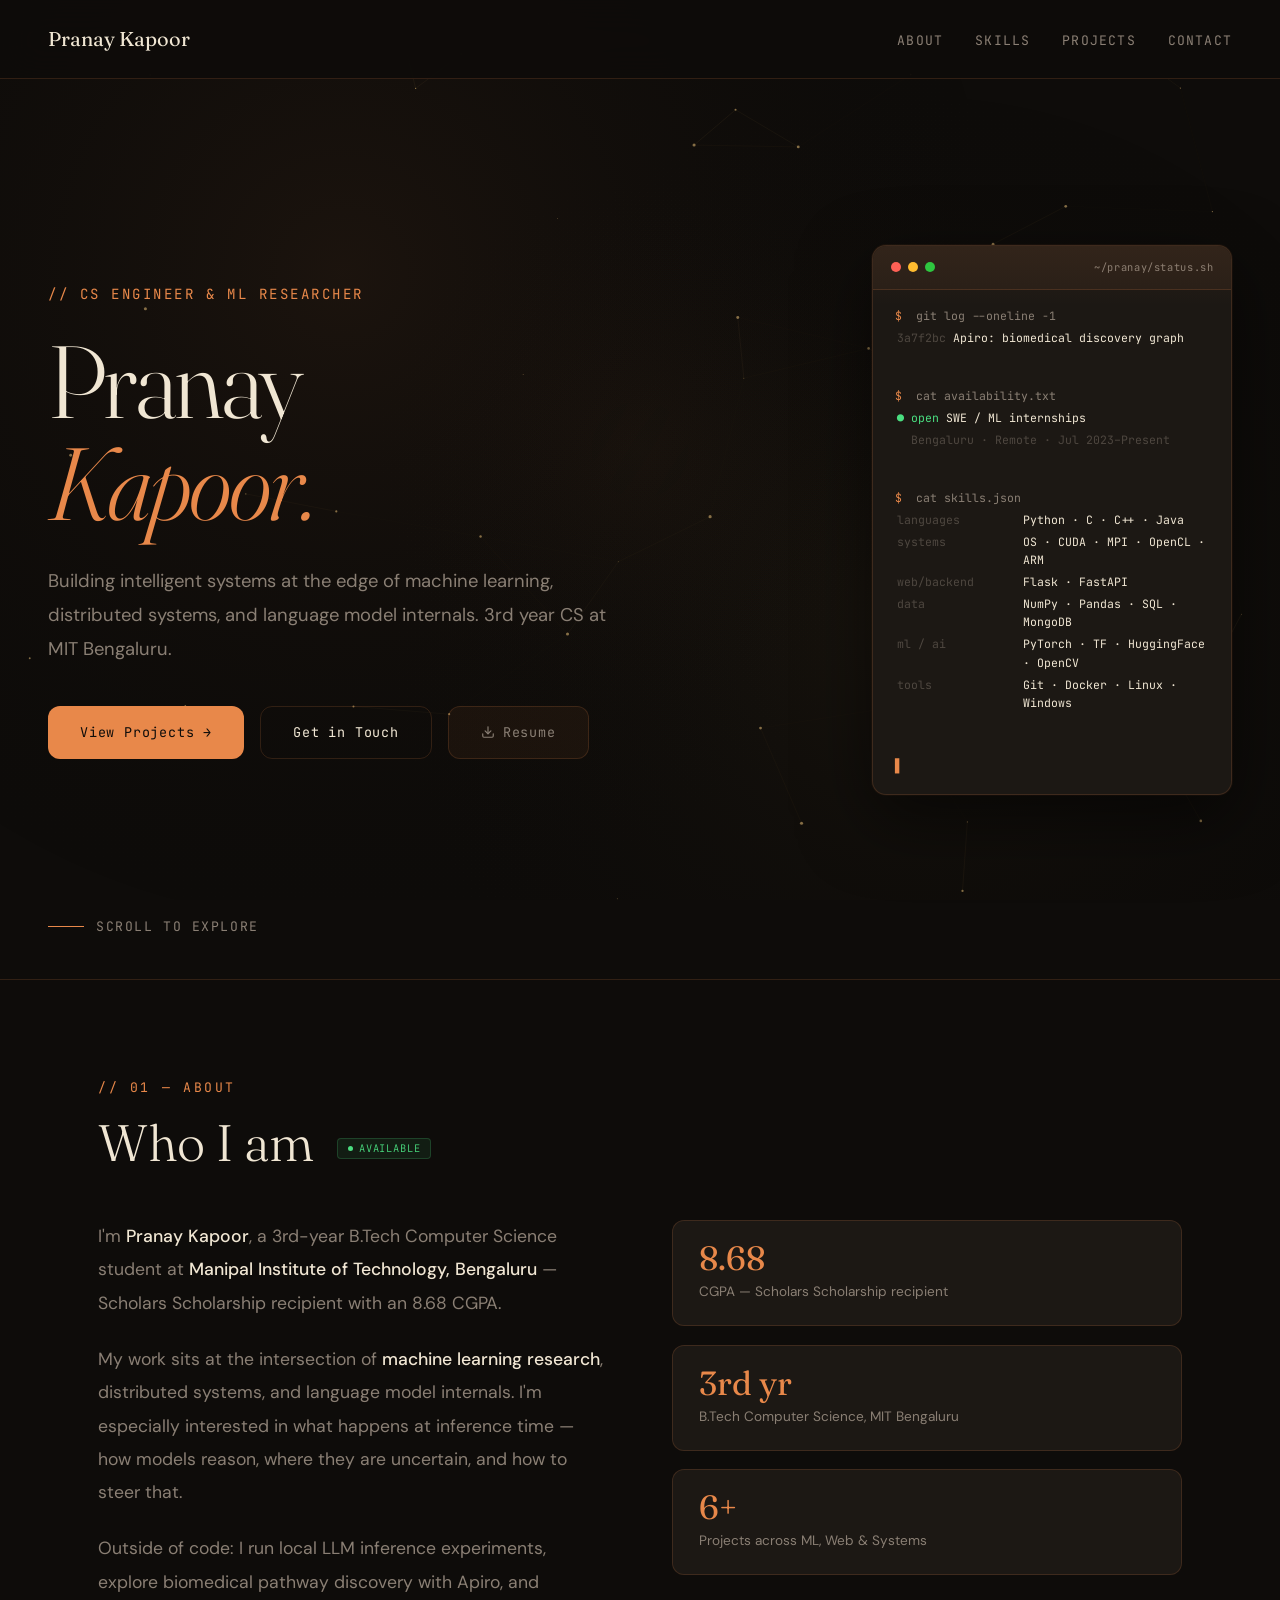
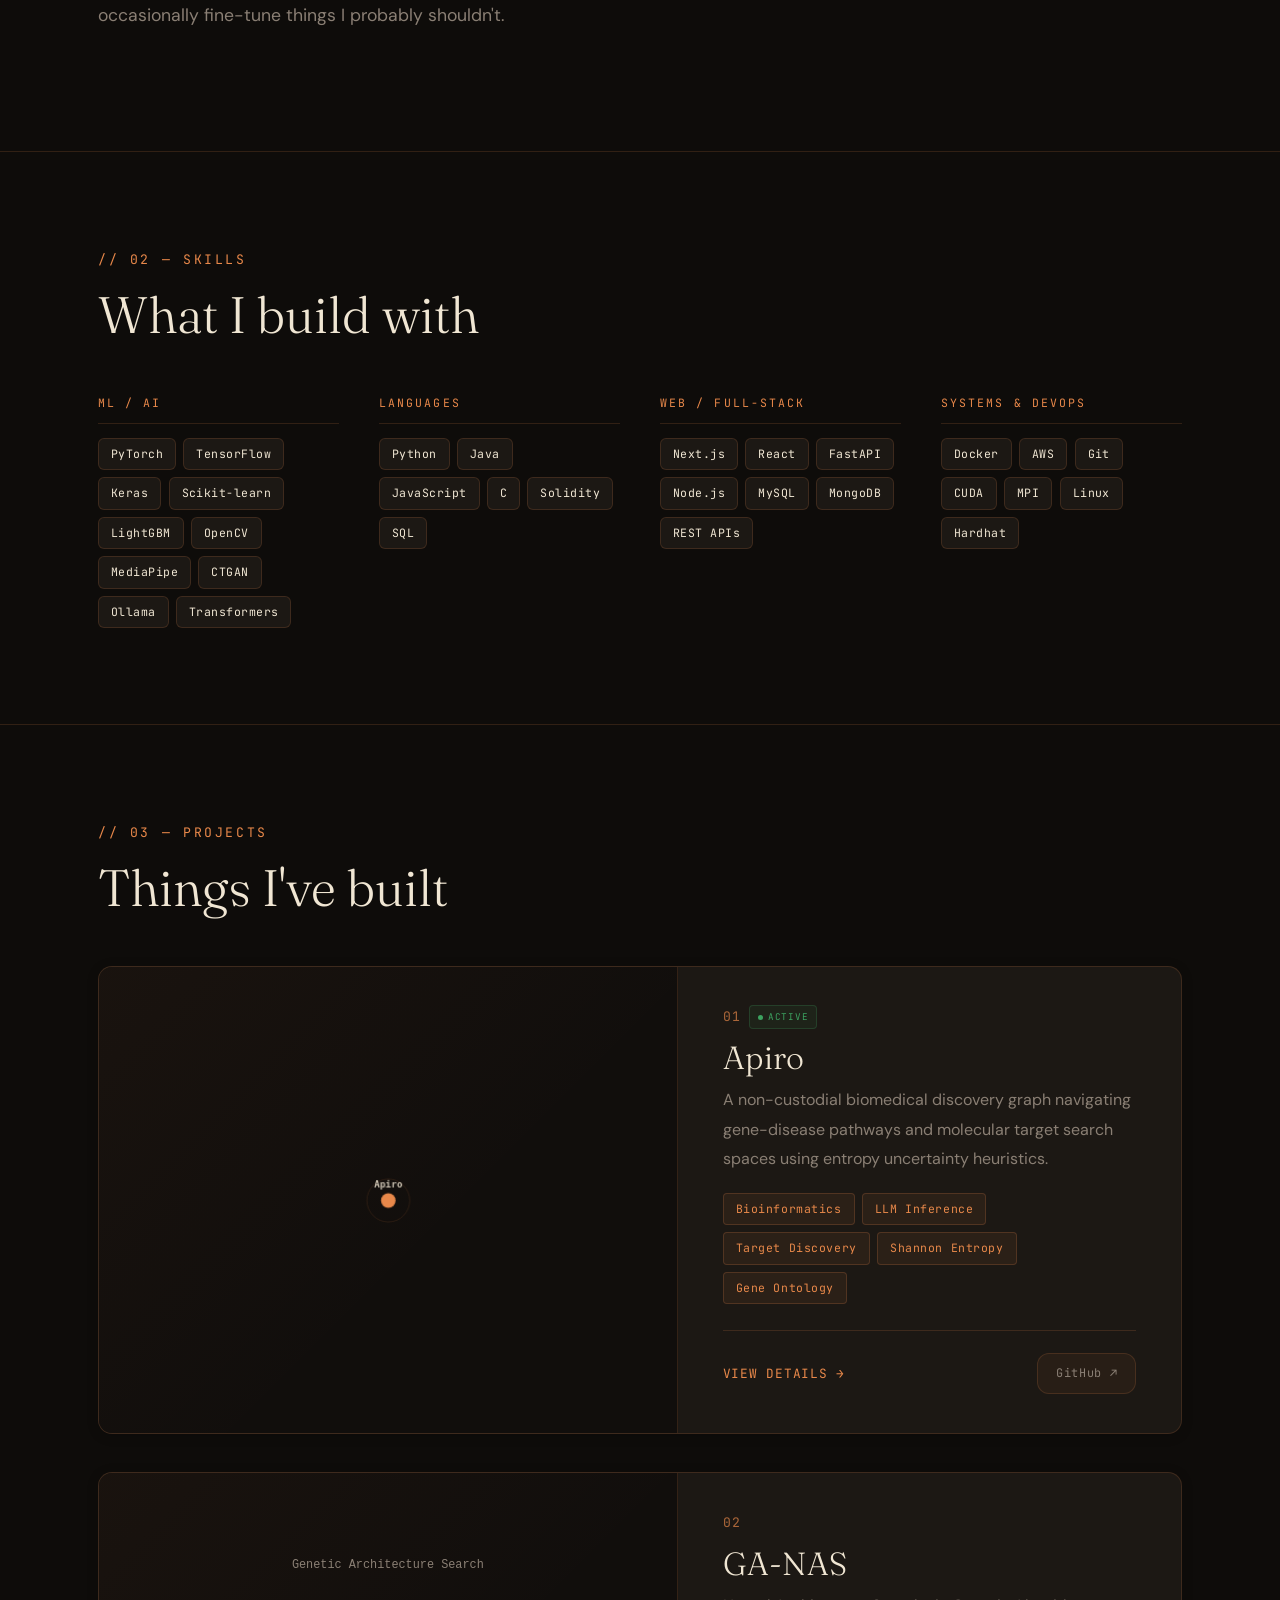
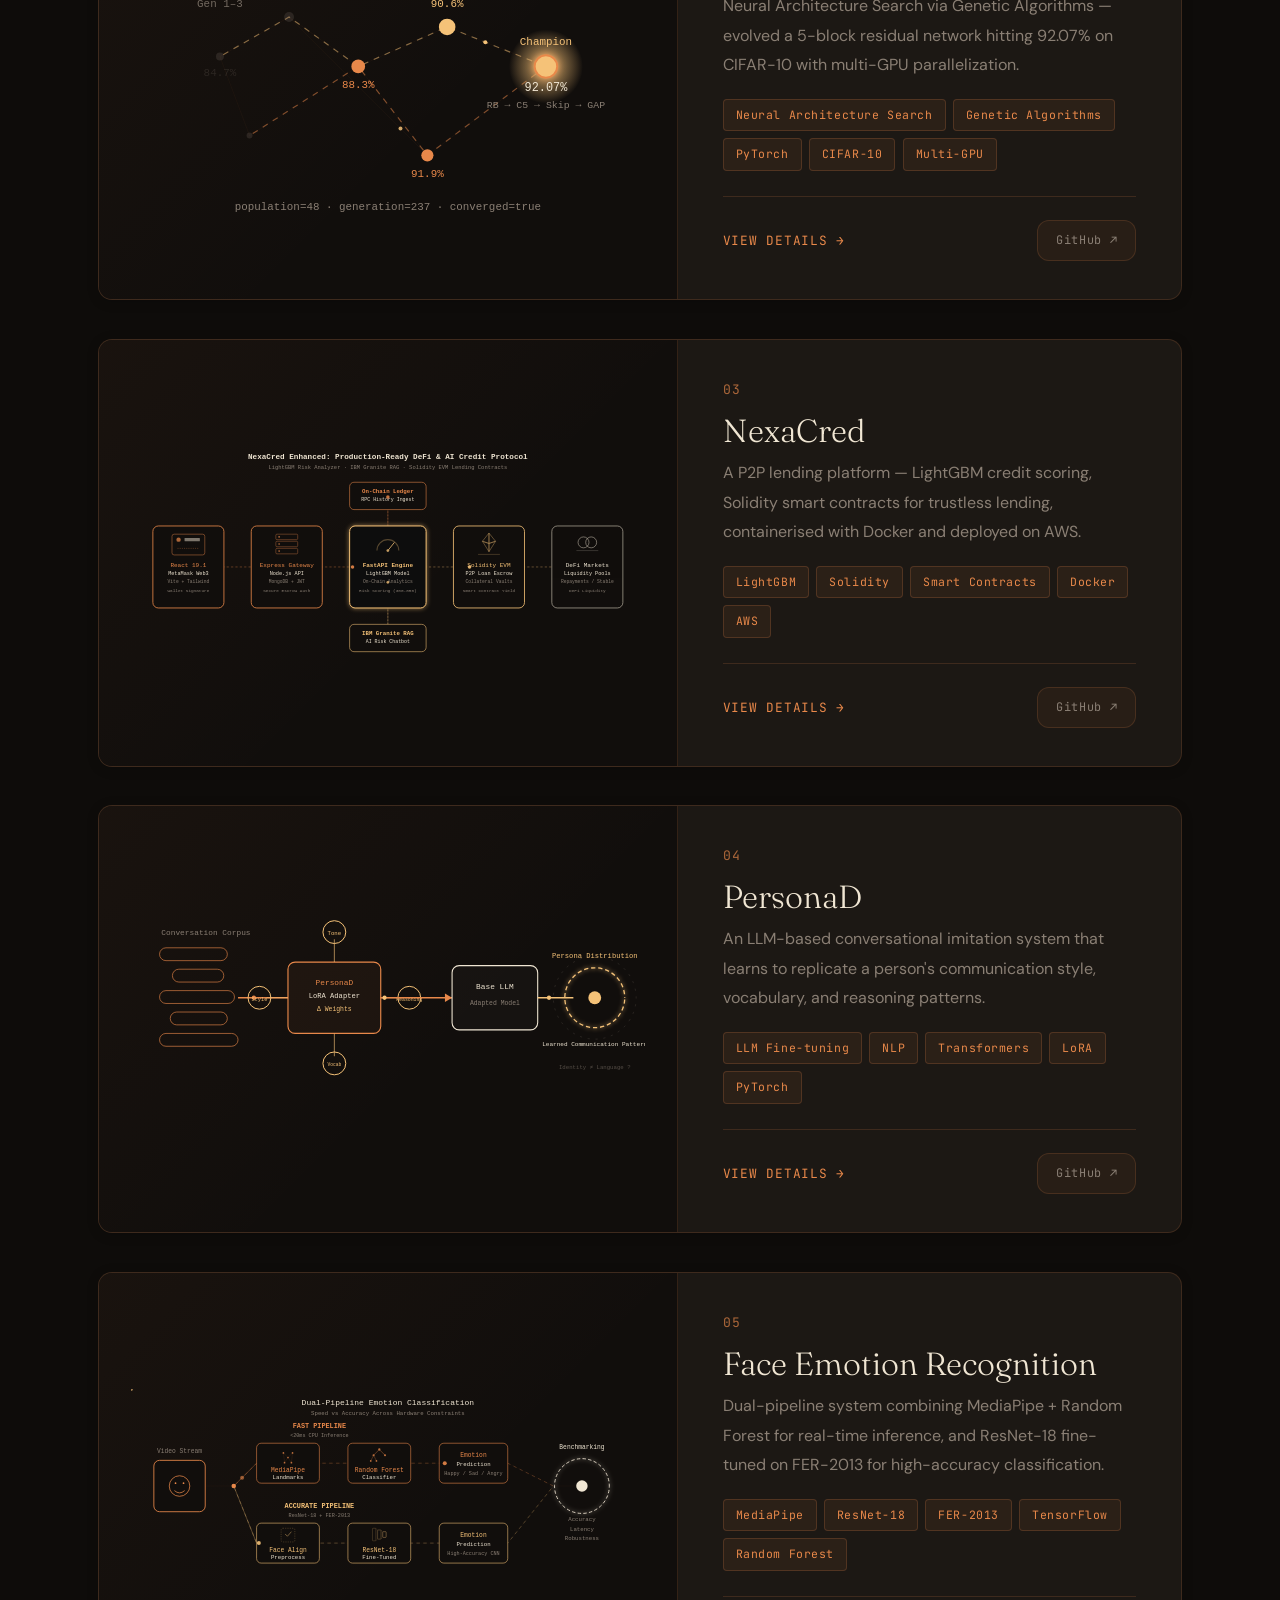
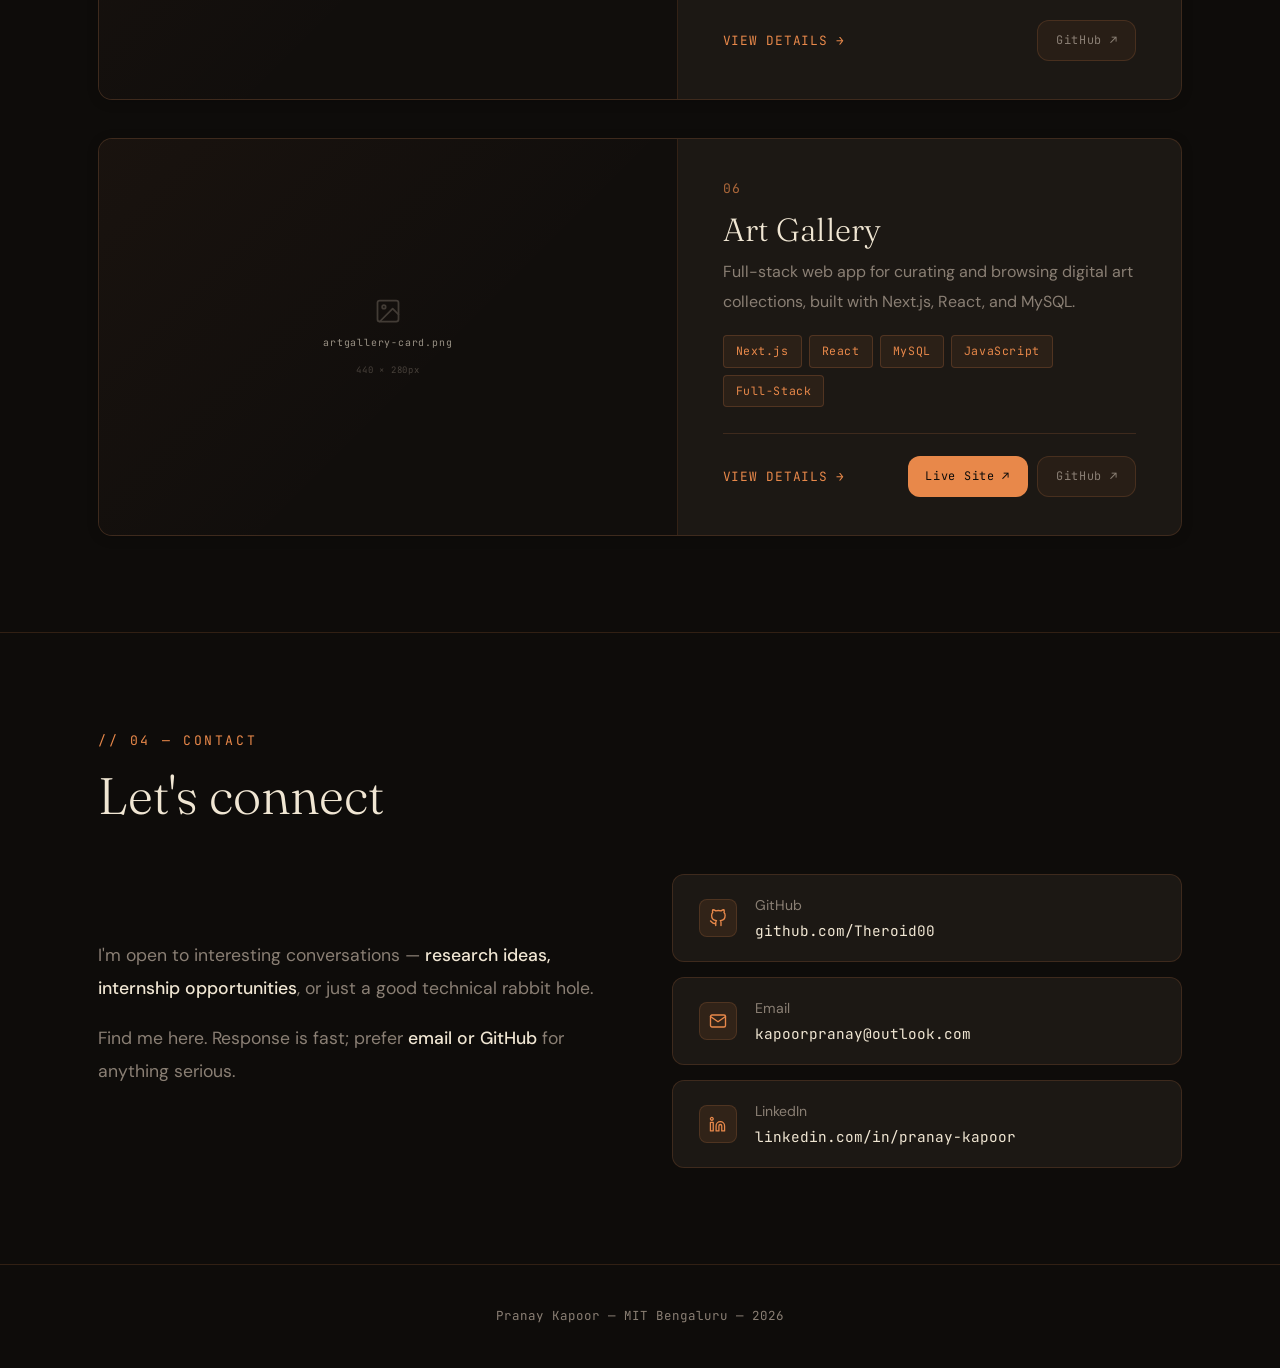
==== index.html @ 85e5a5ae "Refactor portfolio to modular code structure with interactive canvas and scroll reveals" ====
<!DOCTYPE html>
<html lang="en">
<head>
  <meta charset="UTF-8">
  <meta name="viewport" content="width=device-width, initial-scale=1.0">
  <title>Pranay Kapoor — Portfolio</title>
  <meta name="description" content="Portfolio of Pranay Kapoor, a Computer Science student and ML researcher at MIT Bengaluru. Exploring LLMs, distributed systems, and local inference orchestration.">
  <meta property="og:type" content="website">
  <meta property="og:url" content="https://pranaykapoor.github.io">
  <meta property="og:title" content="Pranay Kapoor — CS Engineer & ML Researcher">
  <meta property="og:description" content="Portfolio of Pranay Kapoor, a Computer Science student and ML researcher at MIT Bengaluru. Exploring LLMs, distributed systems, and local inference orchestration.">
  <meta property="og:image" content="./assets/og-preview.png">
  <meta name="twitter:card" content="summary_large_image">
  <meta name="twitter:title" content="Pranay Kapoor — CS Engineer & ML Researcher">
  <meta name="twitter:image" content="./assets/og-preview.png">
  <script type="application/ld+json">
    {"@context":"https://schema.org","@type":"Person","name":"Pranay Kapoor","jobTitle":"Computer Science Student & ML Researcher","url":"https://pranaykapoor.github.io","sameAs":["https://github.com/Theroid00","https://linkedin.com/in/pranay-kapoor-b57b34291"],"alumniOf":{"@type":"CollegeOrUniversity","name":"Manipal Institute of Technology, Bengaluru"}}
  </script>
  <link rel="preconnect" href="https://fonts.googleapis.com">
  <link rel="preconnect" href="https://fonts.gstatic.com" crossorigin>
  <link href="https://fonts.googleapis.com/css2?family=Fraunces:ital,opsz,wght@0,9..144,300;0,9..144,400;1,9..144,300;1,9..144,400&family=DM+Sans:opsz,wght@9..40,300;9..40,400;9..40,500&family=JetBrains+Mono:wght@400;500&display=swap" rel="stylesheet">
  <link rel="stylesheet" href="./css/style.css">
</head>
<body>
<canvas id="bg"></canvas>

<!-- ═══════════════════════════════════════════════════════════
  NAV
═══════════════════════════════════════════════════════════ -->
<nav>
  <a href="#hero" class="nav-logo">Pranay Kapoor</a>
  <ul class="nav-links">
    <li><a href="#about">About</a></li>
    <li><a href="#skills">Skills</a></li>
    <li><a href="#projects">Projects</a></li>
    <li><a href="#contact">Contact</a></li>
  </ul>
</nav>

<!-- ═══════════════════════════════════════════════════════════
  HERO
═══════════════════════════════════════════════════════════ -->
<section id="hero">
  <div class="hero-content">
    <div class="hero-label">// CS Engineer &amp; ML Researcher</div>
    <h1 class="hero-name">Pranay<br><em>Kapoor.</em></h1>
    <p class="hero-sub">Building intelligent systems at the edge of machine learning, distributed systems, and language model internals. 3rd year CS at MIT Bengaluru.</p>
    <div class="hero-btns">
      <a href="#projects" class="btn btn-fill">View Projects →</a>
      <a href="#contact" class="btn btn-out">Get in Touch</a>
      <a href="./assets/Pranay_Kapoor-Resume.pdf" class="btn btn-ghost" download aria-label="Download Resume PDF">
        <svg width="14" height="14" viewBox="0 0 24 24" fill="none" stroke="currentColor" stroke-width="2" stroke-linecap="round" stroke-linejoin="round" aria-hidden="true">
          <path d="M21 15v4a2 2 0 0 1-2 2H5a2 2 0 0 1-2-2v-4"/><polyline points="7 10 12 15 17 10"/><line x1="12" y1="15" x2="12" y2="3"/>
        </svg>
        Resume
      </a>
    </div>
  </div>

  <div class="hero-panel">
    <!-- FIX: Float animation isolated on inner wrapper, not the positioning element -->
    <div class="terminal-float-wrapper">
      <div class="terminal-card" aria-hidden="true">
        <div class="terminal-bar">
          <span class="t-dot r"></span>
          <span class="t-dot y"></span>
          <span class="t-dot g"></span>
          <span class="t-file">~/pranay/status.sh</span>
        </div>
        <div class="terminal-body">
          <div class="t-line cmd"><span class="t-p">$</span> git log --oneline -1</div>
          <div class="t-line out"><span class="t-dim">3a7f2bc</span> <span class="t-hi">Apiro: biomedical discovery graph</span></div>
          <br>
          <div class="t-line cmd"><span class="t-p">$</span> cat availability.txt</div>
          <div class="t-line out"><span class="t-green">● open</span> <span class="t-hi">SWE / ML internships</span></div>
          <div class="t-line out t-dim">&nbsp;&nbsp;Bengaluru · Remote · Jul 2023–Present</div>
          <br>
          <div class="t-line cmd"><span class="t-p">$</span> cat skills.json</div>
          <div class="t-line out t-kv"><span class="t-dim">languages</span><span class="t-hi">Python · C · C++ · Java</span></div>
          <div class="t-line out t-kv"><span class="t-dim">systems</span><span class="t-hi">OS · CUDA · MPI · OpenCL · ARM</span></div>
          <div class="t-line out t-kv"><span class="t-dim">web/backend</span><span class="t-hi">Flask · FastAPI</span></div>
          <div class="t-line out t-kv"><span class="t-dim">data</span><span class="t-hi">NumPy · Pandas · SQL · MongoDB</span></div>
          <div class="t-line out t-kv"><span class="t-dim">ml / ai</span><span class="t-hi">PyTorch · TF · HuggingFace · OpenCV</span></div>
          <div class="t-line out t-kv"><span class="t-dim">tools</span><span class="t-hi">Git · Docker · Linux · Windows</span></div>
          <br>
          <div class="t-cursor">▋</div>
        </div>
      </div>
    </div>
  </div>

  <div class="scroll-hint"><span class="scroll-line"></span>Scroll to explore</div>
</section>

<!-- ═══════════════════════════════════════════════════════════
  01 — ABOUT
═══════════════════════════════════════════════════════════ -->
<div class="wrap">
  <section class="section" id="about">
    <div class="s-label">// 01 — About</div>
    <h2 class="s-title reveal">Who I am
      <span class="avail-badge"><span class="avail-dot"></span>Available</span>
    </h2>
    <div class="about-grid">
      <div class="about-text reveal-left">
        <p>I'm <strong>Pranay Kapoor</strong>, a 3rd-year B.Tech Computer Science student at <strong>Manipal Institute of Technology, Bengaluru</strong> — Scholars Scholarship recipient with an 8.68 CGPA.</p>
        <p>My work sits at the intersection of <strong>machine learning research</strong>, distributed systems, and language model internals. I'm especially interested in what happens at inference time — how models reason, where they are uncertain, and how to steer that.</p>
        <p>Outside of code: I run local LLM inference experiments, explore biomedical pathway discovery with Apiro, and occasionally fine-tune things I probably shouldn't.</p>
      </div>
      <div class="stats stagger" id="stats-grid">
        <!-- Rendered dynamically from js/render.js → STATS_DATA -->
      </div>
    </div>
  </section>
</div>

<!-- ═══════════════════════════════════════════════════════════
  02 — SKILLS
═══════════════════════════════════════════════════════════ -->
<div class="wrap">
  <section class="section" id="skills">
    <div class="s-label">// 02 — Skills</div>
    <h2 class="s-title reveal">What I build with</h2>
    <div class="skills-grid stagger" id="skills-grid">
      <!-- Rendered dynamically from js/render.js → SKILLS_DATA -->
    </div>
  </section>
</div>

<!-- ═══════════════════════════════════════════════════════════
  03 — PROJECTS
═══════════════════════════════════════════════════════════ -->
<div class="wrap">
  <section class="section" id="projects">
    <div class="s-label">// 03 — Projects</div>
    <h2 class="s-title reveal">Things I've built</h2>
    <div class="proj-list" id="projects-list">
      <!-- Rendered dynamically from js/render.js → PROJECTS_DATA -->
    </div>
  </section>
</div>

<!-- ═══════════════════════════════════════════════════════════
  04 — CONTACT
═══════════════════════════════════════════════════════════ -->
<div class="wrap">
  <section class="section" id="contact">
    <div class="s-label">// 04 — Contact</div>
    <h2 class="s-title reveal">Let's connect</h2>
    <div class="contact-grid">
      <div class="contact-text reveal-left">
        <p>I'm open to interesting conversations — <strong>research ideas, internship opportunities</strong>, or just a good technical rabbit hole.</p>
        <p>Find me here. Response is fast; prefer <strong>email or GitHub</strong> for anything serious.</p>
      </div>
      <div class="links stagger" id="contact-links">
        <!-- Rendered dynamically from js/render.js → CONTACT_DATA -->
      </div>
    </div>
  </section>
</div>

<footer>Pranay Kapoor &mdash; MIT Bengaluru &mdash; <span id="copyright-year">2025</span></footer>

<!-- ═══════════════════════════════════════════════════════════
  MODAL — Redesigned: full-bleed hero media at top
═══════════════════════════════════════════════════════════ -->
<div class="overlay" id="overlay" role="dialog" aria-modal="true" aria-hidden="true" aria-labelledby="mtitle">
  <div class="modal">
    <button class="modal-x" id="mclose" aria-label="Close modal">✕</button>
    <div class="modal-hero-media" id="mmedia"><!-- injected by JS --></div>
    <div class="modal-body-section">
      <div class="modal-tag" id="mtag"></div>
      <h3 class="modal-title" id="mtitle"></h3>
      <div class="modal-desc" id="mbody"></div>
      <div class="modal-foot">
        <div class="modal-tags" id="mtags"></div>
        <div class="modal-links" id="mlinks"></div>
      </div>
    </div>
  </div>
</div>

<div id="toast" class="toast" role="status" aria-live="polite">Email copied to clipboard!</div>

<!-- ES Module entry point — all JS loaded from here -->
<script type="module" src="./js/main.js"></script>
</body>
</html>
---- css/style.css ----
*,*::before,*::after{box-sizing:border-box;margin:0;padding:0}
:root{
  --bg:#0e0c0a; --card:#1c1814; --card2:#211d19; --accent:#e8884a; --accent2:#f5c278;
  --cream:#f0e6d3; --muted:#8a7f74; --border:rgba(232,136,74,0.16);
  --ease:cubic-bezier(0.16,1,0.3,1); --ease-spring:cubic-bezier(0.25,1,0.2,1.02);
  --ease-back:cubic-bezier(0.34,1.56,0.64,1); --r:12px;
}
html{scroll-behavior:smooth}
body{background:var(--bg);color:var(--cream);font-family:'DM Sans',sans-serif;font-weight:400;font-size:18px;line-height:1.8;overflow-x:hidden}
::-webkit-scrollbar{width:8px}
::-webkit-scrollbar-track{background:var(--bg)}
::-webkit-scrollbar-thumb{background:rgba(232,136,74,.25);border-radius:4px;border:2px solid var(--bg)}
::-webkit-scrollbar-thumb:hover{background:var(--accent)}
:focus-visible{outline:2px solid var(--accent);outline-offset:4px;border-radius:4px}

/* CANVAS */
#bg{position:fixed;inset:0;z-index:0;pointer-events:none}

/* ── NAV ──────────────────────────────────────────────────── */
nav{position:sticky;top:0;z-index:100;padding:1.3rem 3rem;display:flex;justify-content:space-between;align-items:center;background:rgba(14,12,10,0.88);backdrop-filter:blur(18px);border-bottom:1px solid var(--border)}
.nav-logo{font-family:'Fraunces',serif;font-size:1.25rem;font-weight:400;color:var(--cream);text-decoration:none;transition:color .2s}
.nav-logo:hover{color:var(--accent)}
.nav-links{display:flex;gap:2rem;list-style:none}
.nav-links a{font-family:'JetBrains Mono',monospace;font-size:.82rem;color:var(--muted);text-decoration:none;letter-spacing:.09em;text-transform:uppercase;transition:color .2s;position:relative}
.nav-links a::after{content:'';position:absolute;bottom:-4px;left:0;width:0;height:1px;background:var(--accent);transition:width .3s var(--ease)}
.nav-links a:hover::after,.nav-links a.active::after{width:100%}
.nav-links a:hover,.nav-links a.active{color:var(--accent)}

/* ── HERO ─────────────────────────────────────────────────── */
#hero{
  position:relative;z-index:1;min-height:100vh;overflow:hidden;
  display:grid;grid-template-columns:1fr 360px;align-items:center;gap:3rem;
  padding:5rem 3rem 6rem;
}
.hero-label{font-family:'JetBrains Mono',monospace;font-size:.88rem;color:var(--accent);letter-spacing:.18em;text-transform:uppercase;margin-bottom:1.4rem;opacity:0;animation:fadeUp .8s var(--ease) .15s forwards}
.hero-name{font-family:'Fraunces',serif;font-size:clamp(3.2rem,8vw,6.8rem);font-weight:300;line-height:1.0;letter-spacing:-.025em;margin-bottom:1.8rem;opacity:0;animation:fadeUp .9s var(--ease) .3s forwards}
.hero-name em{font-style:italic;color:var(--accent)}
.hero-sub{max-width:44ch;font-size:1.15rem;color:var(--muted);line-height:1.85;margin-bottom:2.5rem;opacity:0;animation:fadeUp .9s var(--ease) .5s forwards}
.hero-btns{display:flex;gap:1rem;flex-wrap:wrap;opacity:0;animation:fadeUp .9s var(--ease) .7s forwards}

/* ── BUTTONS ──────────────────────────────────────────────── */
.btn{display:inline-flex;align-items:center;gap:.5rem;padding:.85rem 2rem;border-radius:var(--r);font-family:'JetBrains Mono',monospace;font-size:.84rem;letter-spacing:.06em;text-decoration:none;cursor:pointer;border:none;transition:all .22s var(--ease)}
.btn-fill{background:var(--accent);color:#0e0c0a}
.btn-out{background:transparent;color:var(--cream);border:1px solid var(--border)}
.btn-ghost{background:rgba(232,136,74,.06);color:var(--muted);border:1px solid var(--border)}
.btn-ghost svg{flex-shrink:0}

/* Scroll hint */
.scroll-hint{position:absolute;bottom:2.5rem;left:3rem;display:flex;align-items:center;gap:.75rem;font-family:'JetBrains Mono',monospace;font-size:.82rem;color:var(--muted);letter-spacing:.12em;text-transform:uppercase;opacity:0;animation:fadeUp .8s var(--ease) 1.1s forwards}
.scroll-line{width:36px;height:1px;background:var(--accent)}

/* ── TERMINAL CARD ────────────────────────────────────────── */
/*
  FIX: The old terminal was using CSS transforms for floating which
  caused jitter. Now using a smooth CSS animation with will-change: transform
  on a dedicated wrapper, completely isolated from layout.
*/
.hero-panel{
  opacity:0;
  animation:fadeUp 1s var(--ease) .85s forwards;
  /* No position:relative + float here — just a clean flex child */
}
.terminal-float-wrapper{
  /* Smooth, physics-stable float using only translateY */
  animation:termFloat 6s ease-in-out infinite;
  will-change:transform;
  transform:translateZ(0); /* GPU compositing layer — prevents pixel jitter */
}
@keyframes termFloat{
  0%,100%{transform:translateY(0px) translateZ(0)}
  50%{transform:translateY(-10px) translateZ(0)}
}
.terminal-card{
  background:var(--card);border:1px solid var(--border);border-radius:14px;
  overflow:hidden;box-shadow:0 24px 70px rgba(0,0,0,.55),0 0 0 1px rgba(232,136,74,.06);
  position:relative;
}
/* Subtle inner glow at top */
.terminal-card::before{
  content:'';position:absolute;top:0;left:0;right:0;height:60px;
  background:linear-gradient(180deg,rgba(232,136,74,.06) 0%,transparent 100%);
  pointer-events:none;border-radius:14px 14px 0 0;
}
.terminal-bar{
  background:rgba(232,136,74,.05);border-bottom:1px solid var(--border);
  padding:.75rem 1.1rem;display:flex;align-items:center;gap:.45rem;
}
.t-dot{width:10px;height:10px;border-radius:50%}
.t-dot.r{background:#ff5f56}.t-dot.y{background:#ffbd2e}.t-dot.g{background:#27c93f}
.t-file{font-family:'JetBrains Mono',monospace;font-size:.65rem;color:var(--muted);letter-spacing:.06em;margin-left:auto}
.terminal-body{padding:1.1rem 1.4rem;display:flex;flex-direction:column;gap:.22rem}
.t-line{font-family:'JetBrains Mono',monospace;font-size:.72rem;line-height:1.6;color:var(--muted)}
.t-line.cmd .t-p{color:var(--accent);margin-right:.4rem}
.t-line.out{padding-left:.1rem}
/* Grid rows for key→value pixel-perfect alignment */
.t-kv{display:grid;grid-template-columns:7.5rem 1fr;gap:.4rem;align-items:baseline}
.t-kv .t-dim{white-space:nowrap}
.t-green{color:#4ade80}
.t-hi{color:var(--cream)}
.t-dim{opacity:.45}
.t-cursor{font-family:'JetBrains Mono',monospace;font-size:.72rem;color:var(--accent);margin-top:.25rem;animation:blink 1.1s step-end infinite}
@keyframes blink{0%,100%{opacity:1}50%{opacity:0}}

/* ── SECTIONS ─────────────────────────────────────────────── */
.wrap{border-top:1px solid var(--border);position:relative;z-index:1}
.section{padding:6rem 3rem;max-width:1180px;margin:0 auto}
.s-label{font-family:'JetBrains Mono',monospace;font-size:.82rem;color:var(--accent);letter-spacing:.2em;text-transform:uppercase;margin-bottom:.9rem}
.s-title{font-family:'Fraunces',serif;font-size:clamp(2.2rem,4vw,3.2rem);font-weight:300;line-height:1.15;color:var(--cream);margin-bottom:3rem}

/* ── ABOUT ────────────────────────────────────────────────── */
.avail-badge{display:inline-flex;align-items:center;gap:.4rem;font-family:'JetBrains Mono',monospace;font-size:.65rem;color:#4ade80;background:rgba(74,222,128,.08);border:1px solid rgba(74,222,128,.2);border-radius:4px;padding:.2rem .6rem;letter-spacing:.08em;text-transform:uppercase;margin-left:.75rem;vertical-align:middle}
.avail-dot{width:5px;height:5px;border-radius:50%;background:#4ade80;animation:pdot 2s ease-in-out infinite}
@keyframes pdot{0%,100%{opacity:1;transform:scale(1)}50%{opacity:.4;transform:scale(.75)}}
.about-grid{display:grid;grid-template-columns:1fr 1fr;gap:4rem;align-items:start}
.about-text p{color:var(--muted);font-size:1.1rem;margin-bottom:1.4rem;line-height:1.9}
.about-text strong{color:var(--cream);font-weight:500}
.stats{display:flex;flex-direction:column;gap:1.1rem}
.stat{
  padding:1.3rem 1.6rem;background:var(--card);border:1px solid var(--border);border-radius:var(--r);
  transition:border-color .3s,transform .3s var(--ease),box-shadow .3s;
  position:relative;overflow:hidden;
}
.stat::before{
  content:'';position:absolute;left:0;top:0;bottom:0;width:3px;
  background:linear-gradient(180deg,var(--accent),var(--accent2));
  border-radius:3px 0 0 3px;opacity:0;transition:opacity .3s;
}
.stat:hover::before{opacity:1}
.stat-val{font-family:'Fraunces',serif;font-size:2.1rem;color:var(--accent);line-height:1;margin-bottom:.3rem}
.stat-desc{font-size:.85rem;color:var(--muted)}

/* ── SKILLS ───────────────────────────────────────────────── */
.skills-grid{display:grid;grid-template-columns:repeat(auto-fit,minmax(200px,1fr));gap:2.5rem}
.skill-col{display:flex;flex-direction:column;gap:.85rem}
.skill-cat{font-family:'JetBrains Mono',monospace;font-size:.72rem;color:var(--accent);letter-spacing:.18em;text-transform:uppercase;padding-bottom:.6rem;border-bottom:1px solid var(--border)}
.skill-chips{display:flex;flex-wrap:wrap;gap:.45rem}
.skill-chip{
  font-family:'JetBrains Mono',monospace;font-size:.72rem;padding:.3rem .75rem;
  background:var(--card);border:1px solid var(--border);border-radius:6px;color:var(--cream);
  letter-spacing:.04em;transition:border-color .2s,color .2s,background .2s,transform .2s var(--ease-back);
  cursor:default;
}

/* ═══════════════════════════════════════════════════════════
   PROJECTS — Revamped: Full-width cards with large video/preview pane
═══════════════════════════════════════════════════════════ */
.proj-list{display:flex;flex-direction:column;gap:2.4rem}

.proj-card{
  background:var(--card);border:1px solid var(--border);border-radius:14px;
  overflow:hidden;
  box-shadow:0 2px 12px rgba(0,0,0,.18);
  /* Entrance animation */
  opacity:0;transform:translate3d(0,36px,0);will-change:transform,opacity;
  transition:
          opacity .45s var(--ease),
          border-color .15s var(--ease),
          box-shadow .15s var(--ease),
          transform .45s var(--ease);
}
.proj-card.in{opacity:1;transform:translate3d(0,0,0)}
/* Override hover-specific props to be instant */
.proj-card:hover{
  transition:
          opacity .45s var(--ease),
          border-color .12s var(--ease),
          box-shadow .12s var(--ease),
          transform .18s var(--ease);
}
.proj-card:focus-visible{outline:2px solid var(--accent);outline-offset:4px}

/* CARD INNER: stacked layout — media top, content bottom */
.proj-card-inner{
  display:grid;
  /* Two-column on desktop: big visual left, content right */
  grid-template-columns:1.15fr 1fr;
  min-height:340px;
}

/* ── MEDIA PANE ── */
.proj-media-pane{
  position:relative;background:#110e0c;overflow:hidden;
  border-right:1px solid var(--border);
  display:flex;align-items:center;justify-content:center;
  min-height:280px;
}
/* Gradient overlay on media for depth */
.proj-media-pane::after{
  content:'';position:absolute;inset:0;
  background:linear-gradient(135deg,rgba(232,136,74,.04) 0%,transparent 60%);
  pointer-events:none;z-index:1;
}
.proj-media-pane video{
  width:100%;height:100%;object-fit:cover;display:block;
  transition:transform .2s var(--ease);
}
.proj-media-pane img{
  width:100%;height:100%;object-fit:cover;display:block;
  transition:transform .2s var(--ease);
}
.schematic-svg-wrap{
  width:100%;height:100%;padding:2rem;
  display:flex;align-items:center;justify-content:center;
  position:relative;z-index:2;
}
.schematic-svg{width:100%;height:auto;max-height:100%;display:block}

/* Video-play overlay button */
.vid-play-btn{
  position:absolute;z-index:3;
  width:56px;height:56px;border-radius:50%;
  background:rgba(232,136,74,.15);border:1.5px solid rgba(232,136,74,.5);
  display:flex;align-items:center;justify-content:center;
  color:var(--accent);cursor:pointer;
  backdrop-filter:blur(8px);
  transition:background .2s,transform .25s var(--ease-back),opacity .2s;
  top:50%;left:50%;transform:translate(-50%,-50%);
}
.vid-play-btn svg{margin-left:4px;flex-shrink:0}
/* Hide when video is playing */
.proj-media-pane.playing .vid-play-btn{opacity:0;pointer-events:none}

/* Placeholder slot (when no real video/image) */
.media-placeholder{
  width:100%;height:100%;min-height:240px;
  display:flex;flex-direction:column;align-items:center;justify-content:center;
  gap:.6rem;color:var(--muted);
  font-family:'JetBrains Mono',monospace;font-size:.62rem;letter-spacing:.08em;
  text-align:center;padding:1.5rem;user-select:none;
}
.media-placeholder svg{opacity:.4;flex-shrink:0}
.media-placeholder span{color:var(--cream);opacity:.6}
.media-placeholder small{opacity:.45;font-size:.56rem}

/* ── CONTENT PANE ── */
.proj-content-pane{
  padding:2.4rem 2.8rem;display:flex;flex-direction:column;gap:0;
  position:relative;
}
/* Corner accent line */
.proj-content-pane::before{
  content:'';position:absolute;top:0;left:0;width:60px;height:2px;
  background:linear-gradient(90deg,var(--accent),transparent);
  opacity:0;transition:opacity .12s;
}
.proj-card:hover .proj-content-pane::before{opacity:1}

.proj-num{
  font-family:'JetBrains Mono',monospace;font-size:.82rem;color:var(--accent);
  letter-spacing:.1em;opacity:.7;margin-bottom:.7rem;display:flex;align-items:center;gap:.5rem;
}
.live-badge{
  display:inline-flex;align-items:center;gap:.3rem;font-size:.58rem;color:#4ade80;
  background:rgba(74,222,128,.08);border:1px solid rgba(74,222,128,.22);border-radius:4px;
  padding:.15rem .5rem;letter-spacing:.08em;text-transform:uppercase;
}
.live-dot{width:5px;height:5px;border-radius:50%;background:#4ade80;animation:pdot 2s ease-in-out infinite}
.proj-name{
  font-family:'Fraunces',serif;font-size:2rem;font-weight:300;color:var(--cream);
  margin-bottom:.6rem;line-height:1.1;
}
.proj-brief{font-size:1rem;color:var(--muted);line-height:1.85;max-width:52ch;margin-bottom:1.2rem}
.proj-tags{display:flex;flex-wrap:wrap;gap:.45rem;margin-bottom:1.6rem}
.tag{
  font-family:'JetBrains Mono',monospace;font-size:.72rem;padding:.3rem .75rem;
  background:rgba(232,136,74,.07);border:1px solid rgba(232,136,74,.2);border-radius:4px;
  color:var(--accent);letter-spacing:.05em;
}
.proj-footer{
  margin-top:auto;display:flex;align-items:center;justify-content:space-between;
  padding-top:1.4rem;border-top:1px solid var(--border);
}
.proj-cta{
  display:inline-flex;align-items:center;gap:.5rem;
  font-family:'JetBrains Mono',monospace;font-size:.8rem;color:var(--accent);
  letter-spacing:.06em;text-transform:uppercase;cursor:pointer;
  background:none;border:none;padding:0;
  transition:gap .25s var(--ease);
}
.proj-cta:hover{gap:.8rem}
.proj-links-inline{display:flex;gap:.6rem}

/* ── MODAL ────────────────────────────────────────────────── */
.overlay{
  position:fixed;inset:0;background:rgba(10,8,7,.82);backdrop-filter:blur(14px) saturate(0.9);
  z-index:200;display:flex;align-items:center;justify-content:center;padding:2rem;
  opacity:0;pointer-events:none;transition:opacity .38s var(--ease);will-change:opacity;
}
.overlay.open{opacity:1;pointer-events:all}
.modal{
  background:var(--card);border:1px solid rgba(255,255,255,.06);border-radius:16px;
  max-width:1080px;width:94vw;max-height:88vh;overflow-y:auto;
  position:relative;
  transform:translateY(32px) scale(.96);
  transition:transform .45s var(--ease-spring);
  box-shadow:0 24px 60px rgba(0,0,0,.55),0 1px 0 0 rgba(255,255,255,.04) inset;
  will-change:transform;
}
.overlay.open .modal{transform:translateY(0) scale(1)}
.modal-x{
  position:absolute;top:1.5rem;right:1.5rem;background:rgba(232,136,74,.08);
  border:1px solid var(--border);color:var(--muted);font-size:1rem;cursor:pointer;
  padding:.4rem .55rem;line-height:1;transition:all .2s;z-index:10;border-radius:8px;
}
.modal-x:hover{color:var(--cream);background:rgba(232,136,74,.18);border-color:var(--accent)}

/* Modal is full-bleed hero: big media top, details below */
.modal-hero-media{
  width:100%;aspect-ratio:16/8;background:#110e0c;overflow:hidden;
  border-radius:20px 20px 0 0;position:relative;
  display:flex;align-items:center;justify-content:center;
}
.modal-hero-media video,.modal-hero-media img{width:100%;height:100%;object-fit:cover;display:block}
/* Gradient at bottom of modal media to blend into details */
.modal-hero-media::after{
  content:'';position:absolute;bottom:0;left:0;right:0;height:80px;
  background:linear-gradient(0deg,var(--card) 0%,transparent 100%);
}
.modal-body-section{
  padding:2.4rem 2.8rem 2.8rem;
}
.modal-tag{
  font-family:'JetBrains Mono',monospace;font-size:.82rem;color:var(--accent);
  letter-spacing:.16em;text-transform:uppercase;margin-bottom:.9rem;
  opacity:0;transform:translateY(10px);
  transition:opacity .5s var(--ease),transform .5s var(--ease);
}
.overlay.open .modal-tag{opacity:1;transform:none;transition-delay:.1s}
.modal-title{
  font-family:'Fraunces',serif;font-size:2.6rem;font-weight:300;color:var(--cream);
  margin-bottom:1rem;line-height:1.1;
  opacity:0;transform:translateY(10px);
  transition:opacity .5s var(--ease),transform .5s var(--ease);
}
.overlay.open .modal-title{opacity:1;transform:none;transition-delay:.16s}
.modal-desc{
  font-size:1.08rem;color:var(--muted);line-height:1.9;margin-bottom:1.6rem;
  max-width:72ch;
  opacity:0;transform:translateY(10px);
  transition:opacity .5s var(--ease),transform .5s var(--ease);
}
.overlay.open .modal-desc{opacity:1;transform:none;transition-delay:.22s}
.modal-desc p{margin-bottom:.9rem}
.modal-desc strong{color:var(--cream);font-weight:500}
.modal-foot{
  display:flex;align-items:flex-start;justify-content:space-between;flex-wrap:wrap;gap:1.4rem;
  opacity:0;transform:translateY(10px);
  transition:opacity .5s var(--ease),transform .5s var(--ease);
}
.overlay.open .modal-foot{opacity:1;transform:none;transition-delay:.3s}
.modal-tags{display:flex;flex-wrap:wrap;gap:.45rem}
.modal-links{display:flex;gap:.9rem;flex-wrap:wrap;flex-shrink:0}

/* ── CONTACT ──────────────────────────────────────────────── */
.contact-grid{display:grid;grid-template-columns:1fr 1fr;gap:4rem;align-items:center}
.contact-text p{color:var(--muted);font-size:1.1rem;line-height:1.9;margin-bottom:1rem}
.contact-text strong{color:var(--cream);font-weight:500}
.links{display:flex;flex-direction:column;gap:.9rem}
.link-row{
  display:flex;align-items:center;gap:1.1rem;padding:1.1rem 1.6rem;
  background:var(--card);border:1px solid var(--border);border-radius:var(--r);
  text-decoration:none;transition:all .25s var(--ease);position:relative;overflow:hidden;
}
.link-row::before{
  content:'';position:absolute;left:0;top:0;bottom:0;width:0;
  background:linear-gradient(90deg,rgba(232,136,74,.06),transparent);
  transition:width .35s var(--ease);
}
.link-row:hover::before{width:100%}
.link-icon{
  width:2.4rem;height:2.4rem;border-radius:8px;background:rgba(232,136,74,.1);
  border:1px solid var(--border);display:flex;align-items:center;justify-content:center;
  color:var(--accent);flex-shrink:0;transition:all .22s;
}
.link-label{font-size:.88rem;color:var(--muted)}
.link-val{font-family:'JetBrains Mono',monospace;font-size:.9rem;color:var(--cream)}

/* ── FOOTER ───────────────────────────────────────────────── */
footer{text-align:center;padding:2.5rem;border-top:1px solid var(--border);position:relative;z-index:1;font-family:'JetBrains Mono',monospace;font-size:.78rem;color:var(--muted);letter-spacing:.08em}

/* ── TOAST ────────────────────────────────────────────────── */
.toast{position:fixed;bottom:2.4rem;right:2.4rem;background:var(--card);border:1px solid var(--accent);color:var(--cream);font-family:'JetBrains Mono',monospace;font-size:.82rem;padding:.75rem 1.4rem;border-radius:var(--r);z-index:300;opacity:0;transform:translateY(14px);transition:opacity .35s var(--ease),transform .35s var(--ease-back);pointer-events:none;box-shadow:0 8px 32px rgba(0,0,0,.5)}
.toast.show{opacity:1;transform:translateY(0)}

/* ═══════════════════════════════════════════════════════════
   SCROLL REVEAL — More dramatic entrance animations
═══════════════════════════════════════════════════════════ */
/* Default: fade + rise */
.reveal{
  opacity:0;transform:translate3d(0,22px,0);
  transition:opacity .42s var(--ease),transform .42s var(--ease);
  will-change:transform,opacity;
}
.reveal.in{opacity:1;transform:translate3d(0,0,0)}

/* Stagger children */
.stagger>*{
  opacity:0;transform:translate3d(0,16px,0);
  transition:opacity .38s var(--ease),transform .38s var(--ease);
  will-change:transform,opacity;
}
.stagger.in>*:nth-child(1){opacity:1;transform:none;transition-delay:.00s}
.stagger.in>*:nth-child(2){opacity:1;transform:none;transition-delay:.07s}
.stagger.in>*:nth-child(3){opacity:1;transform:none;transition-delay:.14s}
.stagger.in>*:nth-child(4){opacity:1;transform:none;transition-delay:.21s}
.stagger.in>*:nth-child(5){opacity:1;transform:none;transition-delay:.28s}

/* Slide from left */
.reveal-left{
  opacity:0;transform:translate3d(-24px,0,0);
  transition:opacity .42s var(--ease),transform .42s var(--ease);
  will-change:transform,opacity;
}
.reveal-left.in{opacity:1;transform:translate3d(0,0,0)}

/* Slide from right */
.reveal-right{
  opacity:0;transform:translate3d(24px,0,0);
  transition:opacity .42s var(--ease),transform .42s var(--ease);
  will-change:transform,opacity;
}
.reveal-right.in{opacity:1;transform:translate3d(0,0,0)}

/* Scale in — project cards */
.reveal-scale{
  opacity:0;transform:scale(.96) translate3d(0,16px,0);
  transition:opacity .42s var(--ease),transform .42s var(--ease-back);
  will-change:transform,opacity;
}
.reveal-scale.in{opacity:1;transform:scale(1) translate3d(0,0,0)}

@keyframes fadeUp{from{opacity:0;transform:translate3d(0,22px,0)}to{opacity:1;transform:translate3d(0,0,0)}}

/* ── HOVER EFFECTS ────────────────────────────────────────── */
@media (hover: hover) {
  .nav-links a:hover{color:var(--accent)}
  .btn-fill:hover{background:var(--accent2);transform:translateY(-2px);box-shadow:0 10px 32px rgba(232,136,74,.32)}
  .btn-out:hover{border-color:var(--accent);color:var(--accent);transform:translateY(-2px)}
  .btn-ghost:hover{background:rgba(232,136,74,.12);color:var(--cream);border-color:rgba(232,136,74,.35);transform:translateY(-2px)}
  .stat:hover{border-color:rgba(232,136,74,.4);transform:translateX(5px);box-shadow:0 4px 20px rgba(0,0,0,.25)}
  .skill-chip:hover{border-color:var(--accent);color:var(--accent);background:rgba(232,136,74,.04);transform:translateY(-2px) scale(1.04)}
  /* Project card hover: subtle lift, clean border accent */
  .proj-card:hover{
    border-color:rgba(232,136,74,.35);
    box-shadow:0 8px 32px rgba(0,0,0,.32),0 1px 0 0 rgba(232,136,74,.08) inset;
    transform:translateY(-4px);
  }
  .proj-card:hover .proj-media-pane video,
  .proj-card:hover .proj-media-pane img{transform:scale(1.03)}
  .proj-card:hover .vid-play-btn{background:rgba(232,136,74,.3);transform:translate(-50%,-50%) scale(1.12)}
  .link-row:hover{border-color:rgba(232,136,74,.3);transform:translateX(6px)}
  .link-row:hover .link-icon{background:rgba(232,136,74,.12);border-color:rgba(232,136,74,.4);color:var(--accent2)}
}

/* ── RESPONSIVE ───────────────────────────────────────────── */
@media(max-width:960px){
  #hero{grid-template-columns:1fr;gap:2.5rem;padding:5rem 2rem 5rem}
  .hero-panel{display:none}
  .proj-card-inner{grid-template-columns:1fr;min-height:auto}
  .proj-media-pane{border-right:none;border-bottom:1px solid var(--border);min-height:220px;aspect-ratio:16/7}
  .modal-hero-media{aspect-ratio:16/9}
  .about-grid,.contact-grid{grid-template-columns:1fr;gap:2.5rem}
  .skills-grid{grid-template-columns:1fr 1fr}
  .modal-body-section{padding:2rem}
  .modal-foot{flex-direction:column}
}
@media(max-width:768px){
  nav{padding:1rem 1.4rem}
  .nav-links{gap:1rem}
  .section{padding:4rem 1.4rem}
  .scroll-hint{left:1.4rem;bottom:2rem}
  .proj-content-pane{padding:1.8rem}
  .modal-title{font-size:1.9rem}
  .skills-grid{grid-template-columns:1fr}
  .modal-body-section{padding:1.6rem}
}
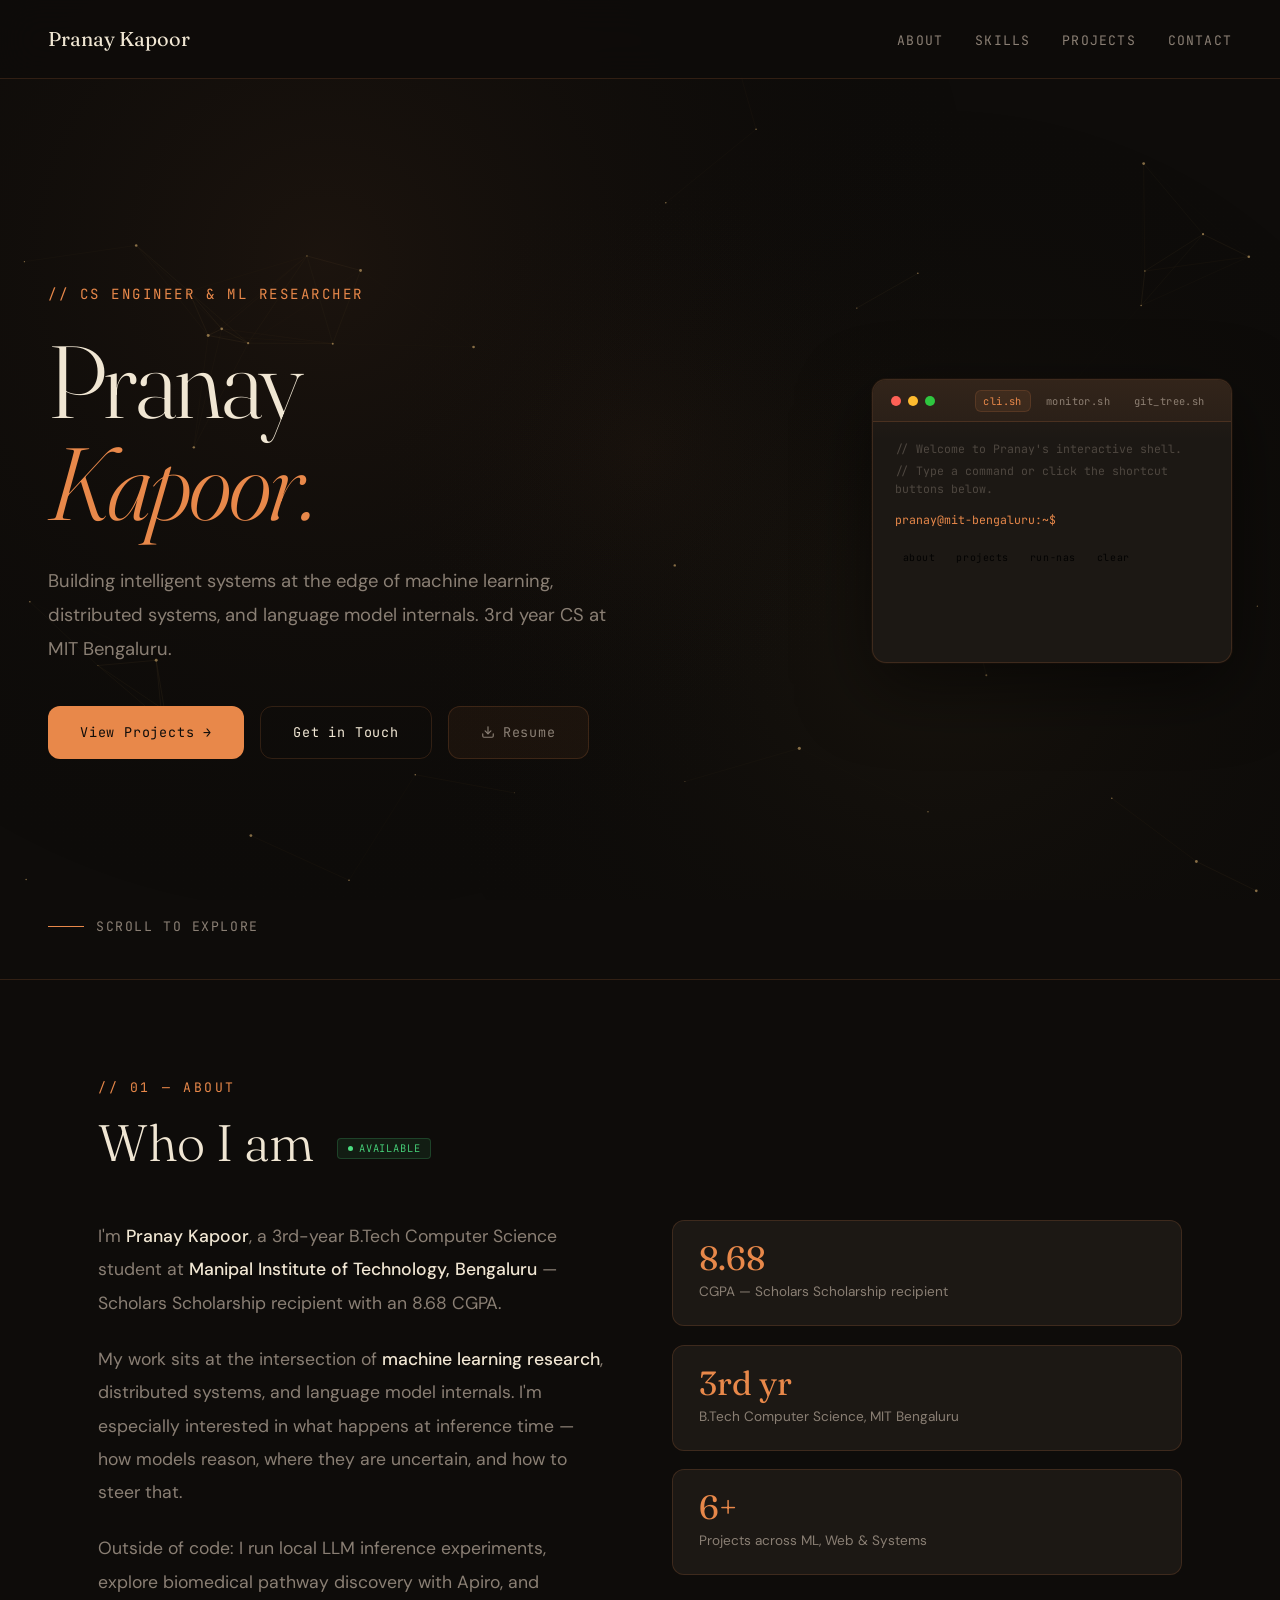
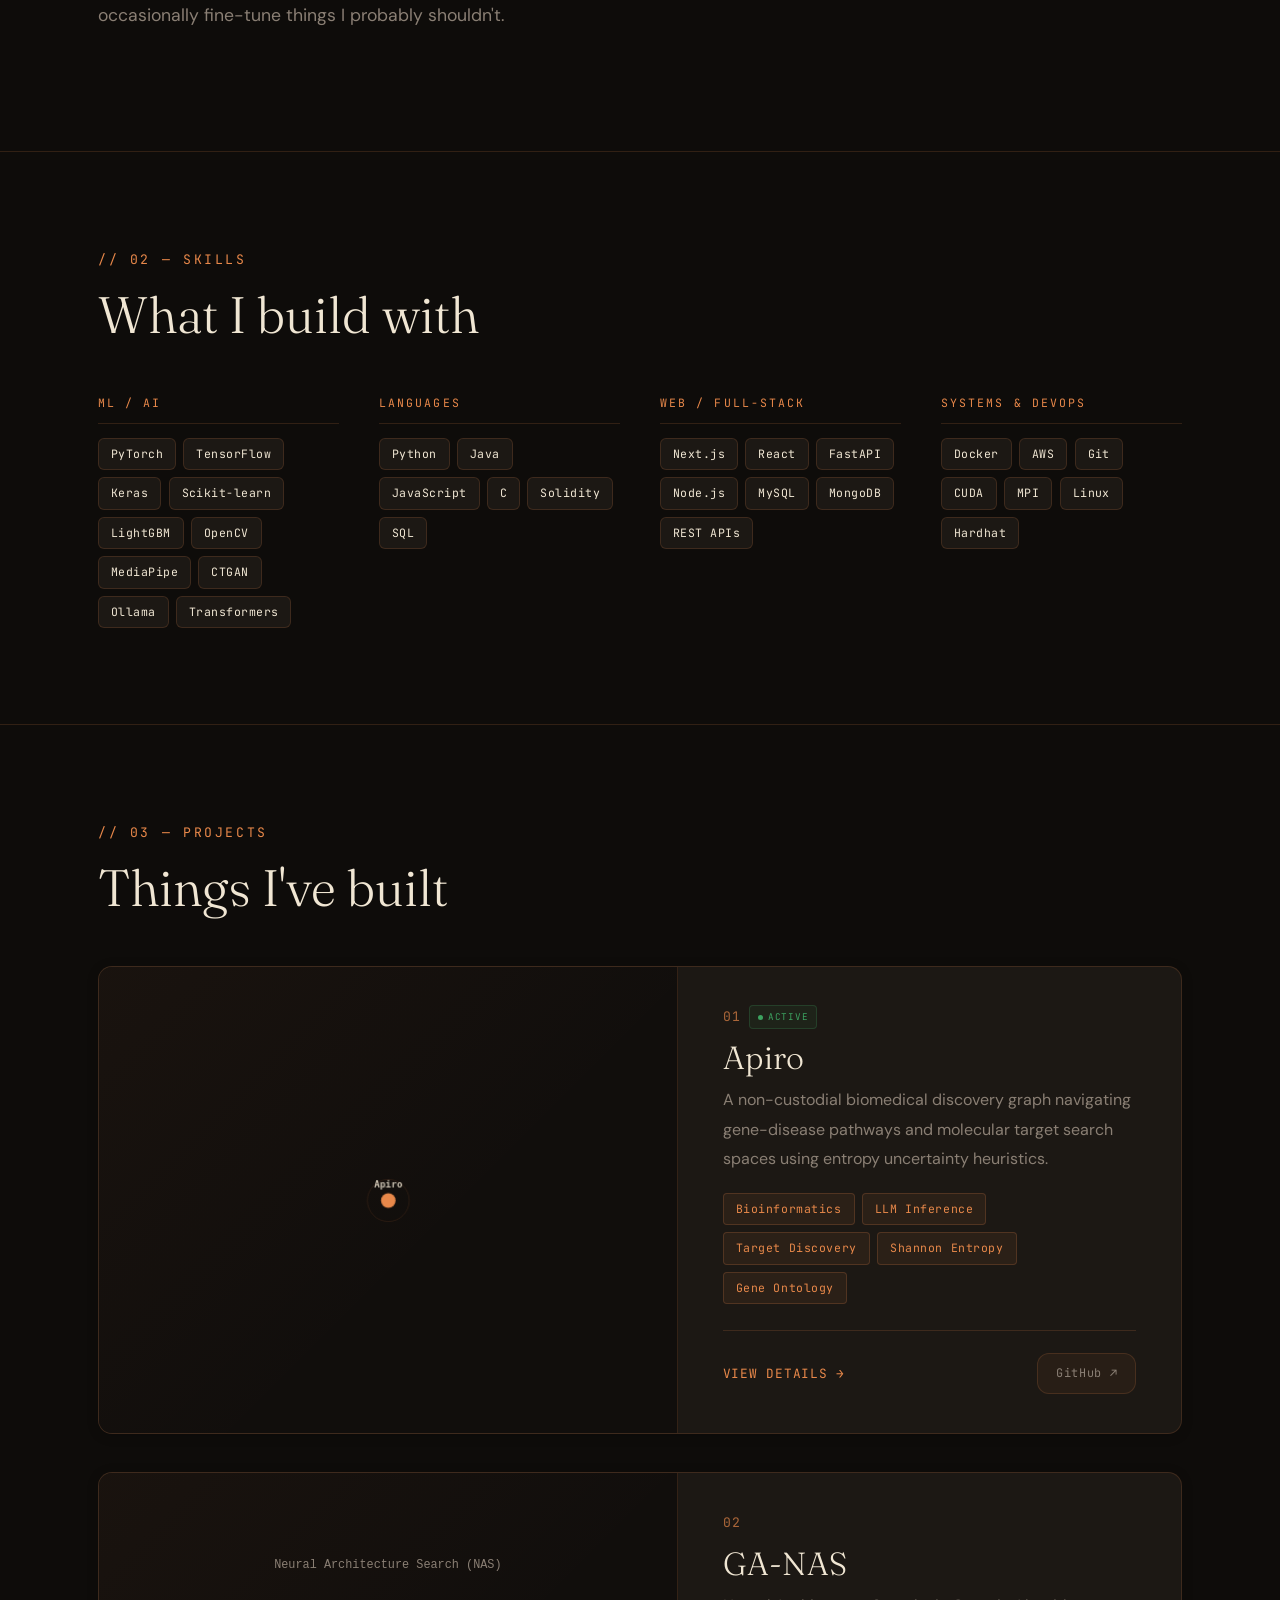
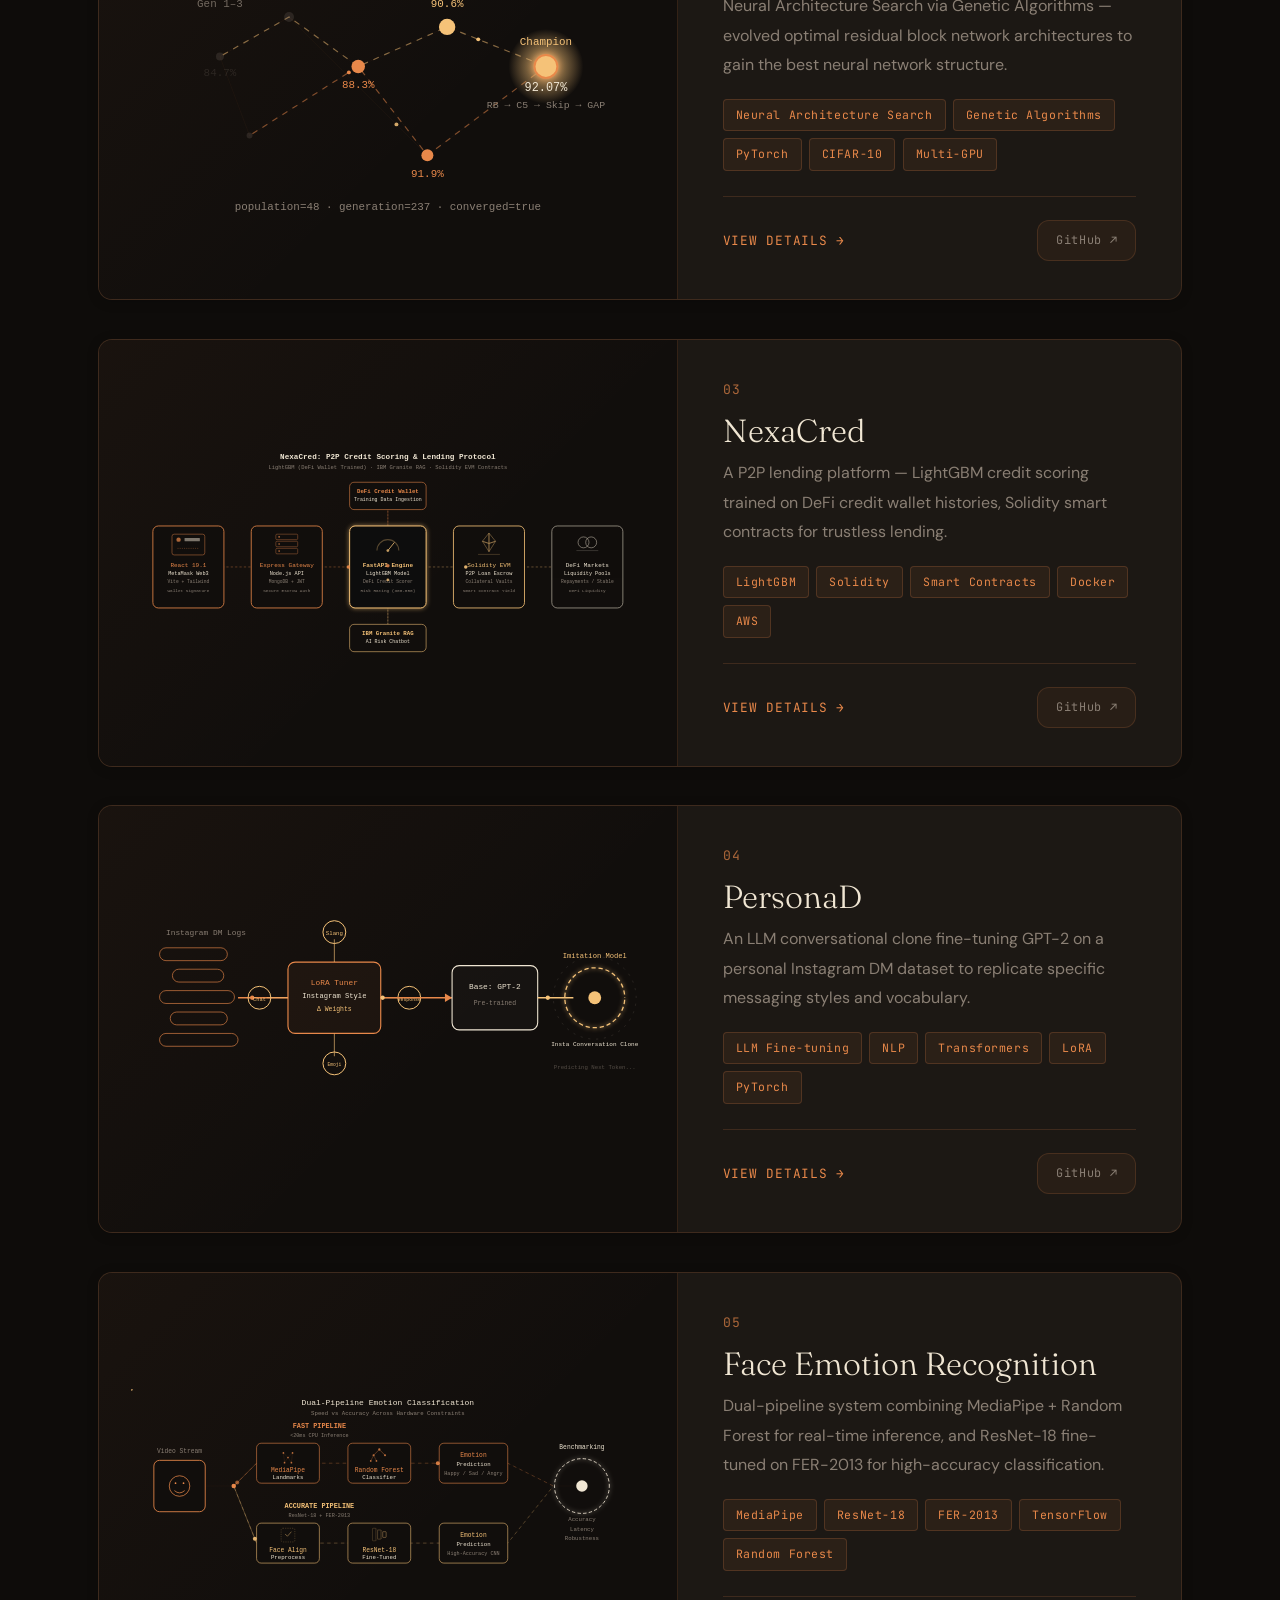
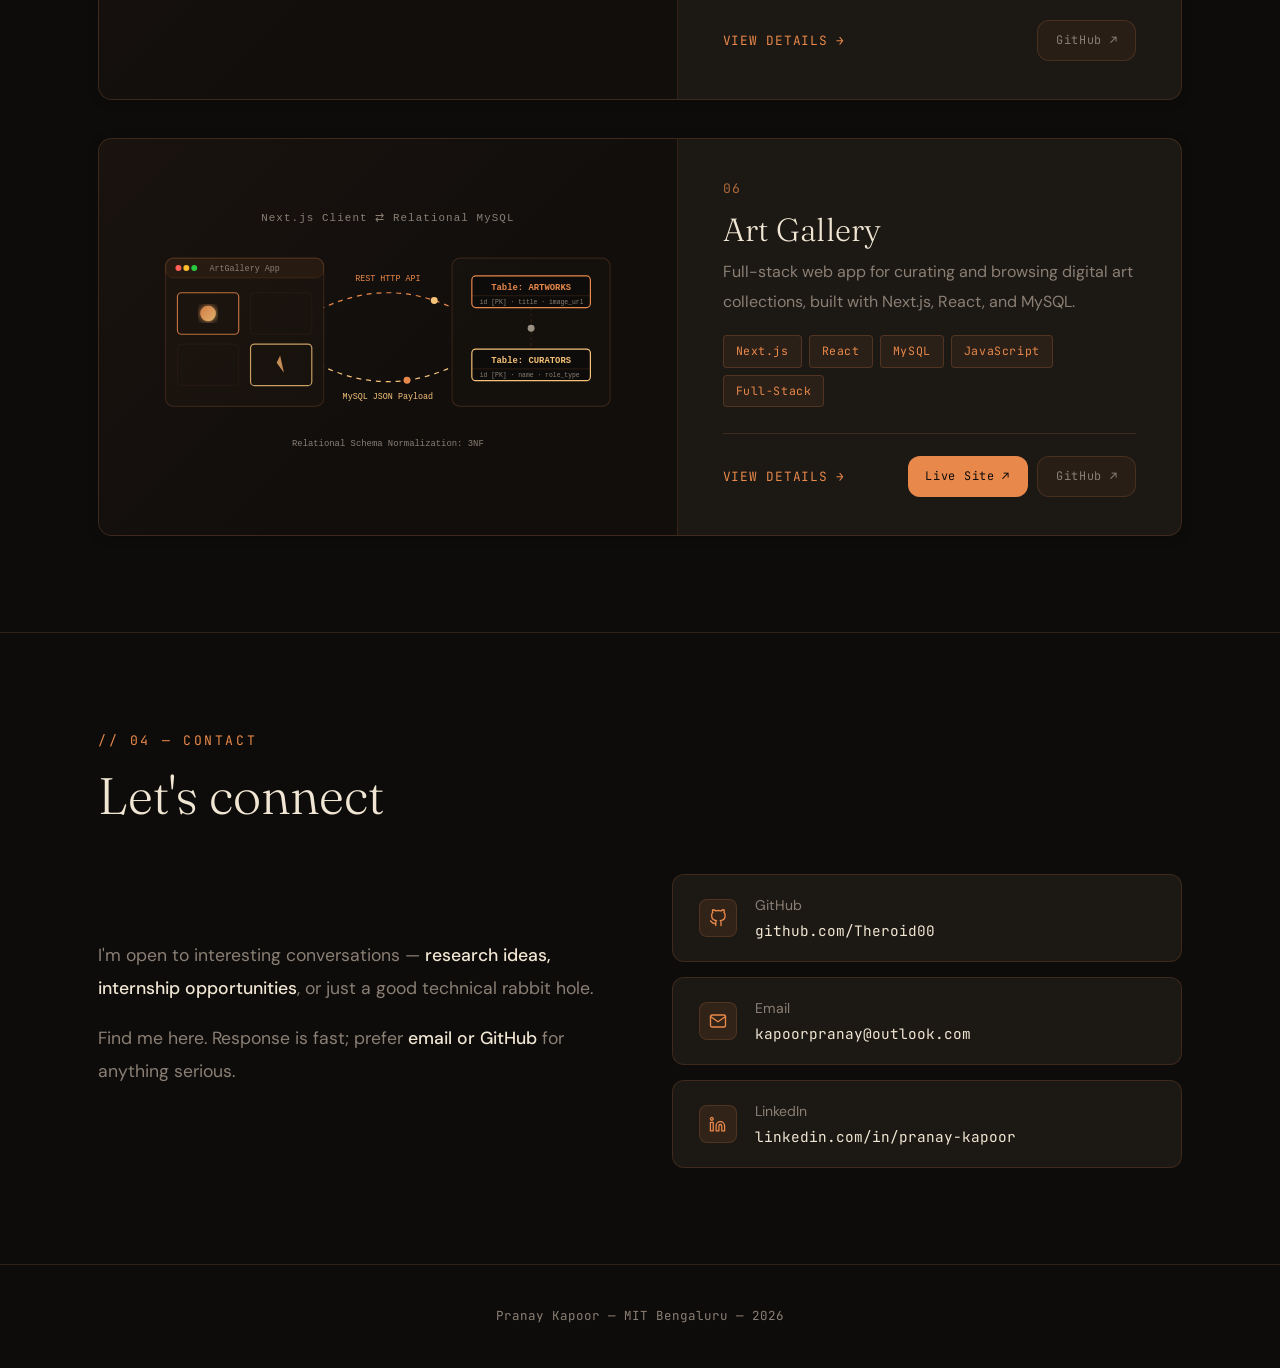
==== commit fbe05c5d: "Implement interactive, tabbed Hero terminal panel" ====
--- a/index.html
+++ b/index.html
@@ -60,30 +60,21 @@
   <div class="hero-panel">
     <!-- FIX: Float animation isolated on inner wrapper, not the positioning element -->
     <div class="terminal-float-wrapper">
-      <div class="terminal-card" aria-hidden="true">
+      <div class="terminal-card">
         <div class="terminal-bar">
-          <span class="t-dot r"></span>
-          <span class="t-dot y"></span>
-          <span class="t-dot g"></span>
-          <span class="t-file">~/pranay/status.sh</span>
+          <div class="t-dots">
+            <span class="t-dot r"></span>
+            <span class="t-dot y"></span>
+            <span class="t-dot g"></span>
+          </div>
+          <div class="t-tabs">
+            <button class="t-tab active" data-tab="cli">cli.sh</button>
+            <button class="t-tab" data-tab="monitor">monitor.sh</button>
+            <button class="t-tab" data-tab="git">git_tree.sh</button>
+          </div>
         </div>
-        <div class="terminal-body">
-          <div class="t-line cmd"><span class="t-p">$</span> git log --oneline -1</div>
-          <div class="t-line out"><span class="t-dim">3a7f2bc</span> <span class="t-hi">Apiro: biomedical discovery graph</span></div>
-          <br>
-          <div class="t-line cmd"><span class="t-p">$</span> cat availability.txt</div>
-          <div class="t-line out"><span class="t-green">● open</span> <span class="t-hi">SWE / ML internships</span></div>
-          <div class="t-line out t-dim">&nbsp;&nbsp;Bengaluru · Remote · Jul 2023–Present</div>
-          <br>
-          <div class="t-line cmd"><span class="t-p">$</span> cat skills.json</div>
-          <div class="t-line out t-kv"><span class="t-dim">languages</span><span class="t-hi">Python · C · C++ · Java</span></div>
-          <div class="t-line out t-kv"><span class="t-dim">systems</span><span class="t-hi">OS · CUDA · MPI · OpenCL · ARM</span></div>
-          <div class="t-line out t-kv"><span class="t-dim">web/backend</span><span class="t-hi">Flask · FastAPI</span></div>
-          <div class="t-line out t-kv"><span class="t-dim">data</span><span class="t-hi">NumPy · Pandas · SQL · MongoDB</span></div>
-          <div class="t-line out t-kv"><span class="t-dim">ml / ai</span><span class="t-hi">PyTorch · TF · HuggingFace · OpenCV</span></div>
-          <div class="t-line out t-kv"><span class="t-dim">tools</span><span class="t-hi">Git · Docker · Linux · Windows</span></div>
-          <br>
-          <div class="t-cursor">▋</div>
+        <div class="terminal-body" id="terminal-content">
+          <!-- Dynamically managed by js/terminal.js -->
         </div>
       </div>
     </div>
--- a/css/style.css
+++ b/css/style.css
@@ -83,12 +83,32 @@
 }
 .terminal-bar{
   background:rgba(232,136,74,.05);border-bottom:1px solid var(--border);
-  padding:.75rem 1.1rem;display:flex;align-items:center;gap:.45rem;
-}
+  padding:.6rem 1.1rem;display:flex;align-items:center;justify-content:space-between;
+}
+.t-dots{display:flex;align-items:center;gap:.45rem}
 .t-dot{width:10px;height:10px;border-radius:50%}
 .t-dot.r{background:#ff5f56}.t-dot.y{background:#ffbd2e}.t-dot.g{background:#27c93f}
-.t-file{font-family:'JetBrains Mono',monospace;font-size:.65rem;color:var(--muted);letter-spacing:.06em;margin-left:auto}
-.terminal-body{padding:1.1rem 1.4rem;display:flex;flex-direction:column;gap:.22rem}
+.t-tabs{display:flex;gap:.4rem}
+.t-tab{
+  font-family:'JetBrains Mono',monospace;font-size:.65rem;color:var(--muted);
+  background:none;border:none;padding:.25rem .55rem;border-radius:6px;
+  cursor:pointer;transition:all .2s var(--ease);letter-spacing:.04em;outline:none;
+}
+.t-tab:hover{color:var(--accent)}
+.t-tab.active{
+  color:var(--accent);background:rgba(232,136,74,.08);
+  box-shadow:inset 0 0 0 1px rgba(232,136,74,.15);
+}
+.terminal-body{
+  padding:1.1rem 1.4rem;display:flex;flex-direction:column;gap:.22rem;
+  height:240px;overflow-y:auto;box-sizing:border-box;
+}
+/* Custom scrollbar for terminal */
+.terminal-body::-webkit-scrollbar{width:6px}
+.terminal-body::-webkit-scrollbar-track{background:transparent}
+.terminal-body::-webkit-scrollbar-thumb{background:rgba(255,255,255,.05);border-radius:3px}
+.terminal-body::-webkit-scrollbar-thumb:hover{background:rgba(255,255,255,.1)}
+
 .t-line{font-family:'JetBrains Mono',monospace;font-size:.72rem;line-height:1.6;color:var(--muted)}
 .t-line.cmd .t-p{color:var(--accent);margin-right:.4rem}
 .t-line.out{padding-left:.1rem}
@@ -100,6 +120,41 @@
 .t-dim{opacity:.45}
 .t-cursor{font-family:'JetBrains Mono',monospace;font-size:.72rem;color:var(--accent);margin-top:.25rem;animation:blink 1.1s step-end infinite}
 @keyframes blink{0%,100%{opacity:1}50%{opacity:0}}
+
+/* CLI Interactive elements */
+.t-cli-output{display:flex;flex-direction:column;gap:.22rem}
+.t-cli-input-line{display:flex;align-items:center;gap:.45rem;margin-top:.3rem}
+.t-cli-prompt{font-family:'JetBrains Mono',monospace;font-size:.72rem;color:var(--accent);white-space:nowrap}
+.t-cli-input{
+  font-family:'JetBrains Mono',monospace;font-size:.72rem;color:var(--cream);
+  background:none;border:none;outline:none;flex:1;padding:0;
+}
+.t-cli-shortcuts{display:flex;gap:.4rem;margin-top:.8rem;flex-wrap:wrap;opacity:.9}
+.t-cli-shortcuts .btn{
+  font-size:.62rem;padding:.2rem .45rem;border-radius:4px;height:auto;
+  border-color:rgba(232,136,74,.15);background:none;
+}
+.t-cli-shortcuts .btn:hover{
+  background:rgba(232,136,74,.05);border-color:var(--accent);
+}
+
+/* Git Explorer elements */
+.t-git-commit-list{display:flex;flex-direction:column;gap:.35rem}
+.t-git-row{
+  display:flex;gap:.55rem;align-items:baseline;padding:.2rem .4rem;
+  border-radius:6px;cursor:pointer;transition:all .2s var(--ease);
+  font-family:'JetBrains Mono',monospace;font-size:.68rem;color:var(--muted);
+  line-height:1.4;
+}
+.t-git-row:hover{background:rgba(255,255,255,.03);color:var(--cream)}
+.t-git-row.selected{
+  background:rgba(232,136,74,.08);color:var(--cream);
+  box-shadow:inset 0 0 0 1px rgba(232,136,74,.15);
+}
+.t-git-graph{color:var(--accent);font-weight:bold;width:8px;text-align:center}
+.t-git-hash{color:var(--accent2);opacity:.85;font-weight:500}
+.t-git-msg{flex:1;overflow:hidden;text-overflow:ellipsis;white-space:nowrap}
+.t-git-branch{color:#4ade80;opacity:.8;font-size:.6rem}
 
 /* ── SECTIONS ─────────────────────────────────────────────── */
 .wrap{border-top:1px solid var(--border);position:relative;z-index:1}
@@ -474,3 +529,29 @@
   .skills-grid{grid-template-columns:1fr}
   .modal-body-section{padding:1.6rem}
 }
+
+/* Extra optimization for small mobile devices */
+@media(max-width:480px){
+  body{font-size:16px}
+  nav{padding:0.9rem 1rem;flex-direction:column;gap:0.6rem;text-align:center}
+  .nav-links{gap:0.75rem}
+  .nav-links a{font-size:0.75rem}
+  #hero{padding:4rem 1rem 4rem}
+  .hero-name{font-size:clamp(2.4rem, 10vw, 3.6rem);margin-bottom:1.2rem}
+  .hero-sub{font-size:1rem;line-height:1.75;margin-bottom:2rem}
+  .hero-btns{gap:0.8rem;width:100%}
+  .hero-btns .btn{width:100%;justify-content:center}
+  .btn{padding:0.75rem 1.4rem;font-size:0.78rem}
+  .scroll-hint{display:none} /* save space on small screens */
+  .section{padding:3rem 1rem}
+  .s-title{font-size:1.8rem;margin-bottom:2rem}
+  .proj-media-pane{min-height:180px}
+  .proj-content-pane{padding:1.4rem}
+  .proj-name{font-size:1.6rem}
+  .proj-brief{font-size:0.92rem;line-height:1.7}
+  .tag{font-size:0.65rem;padding:0.25rem 0.6rem}
+  .modal-title{font-size:1.6rem}
+  .modal-body-section{padding:1.2rem}
+  .link-row{padding:0.9rem 1.2rem}
+  .link-val{font-size:0.78rem}
+}
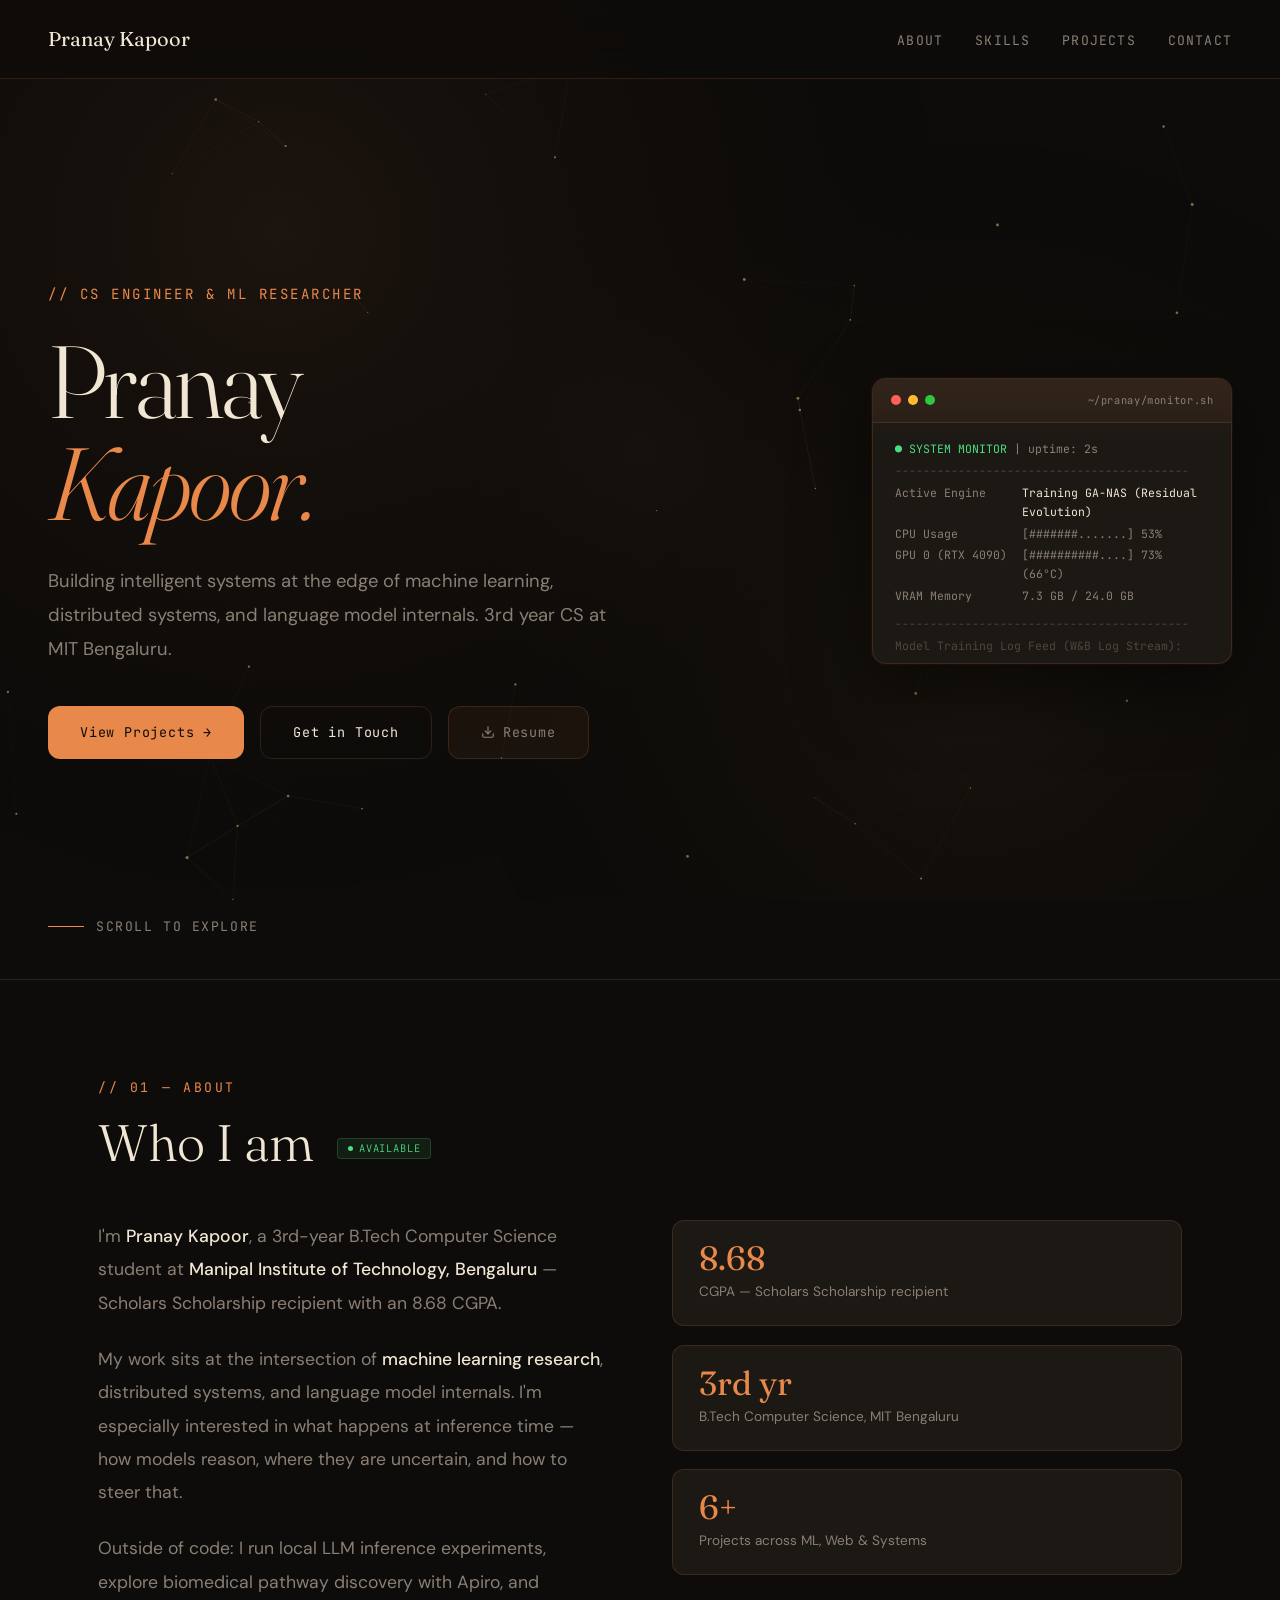
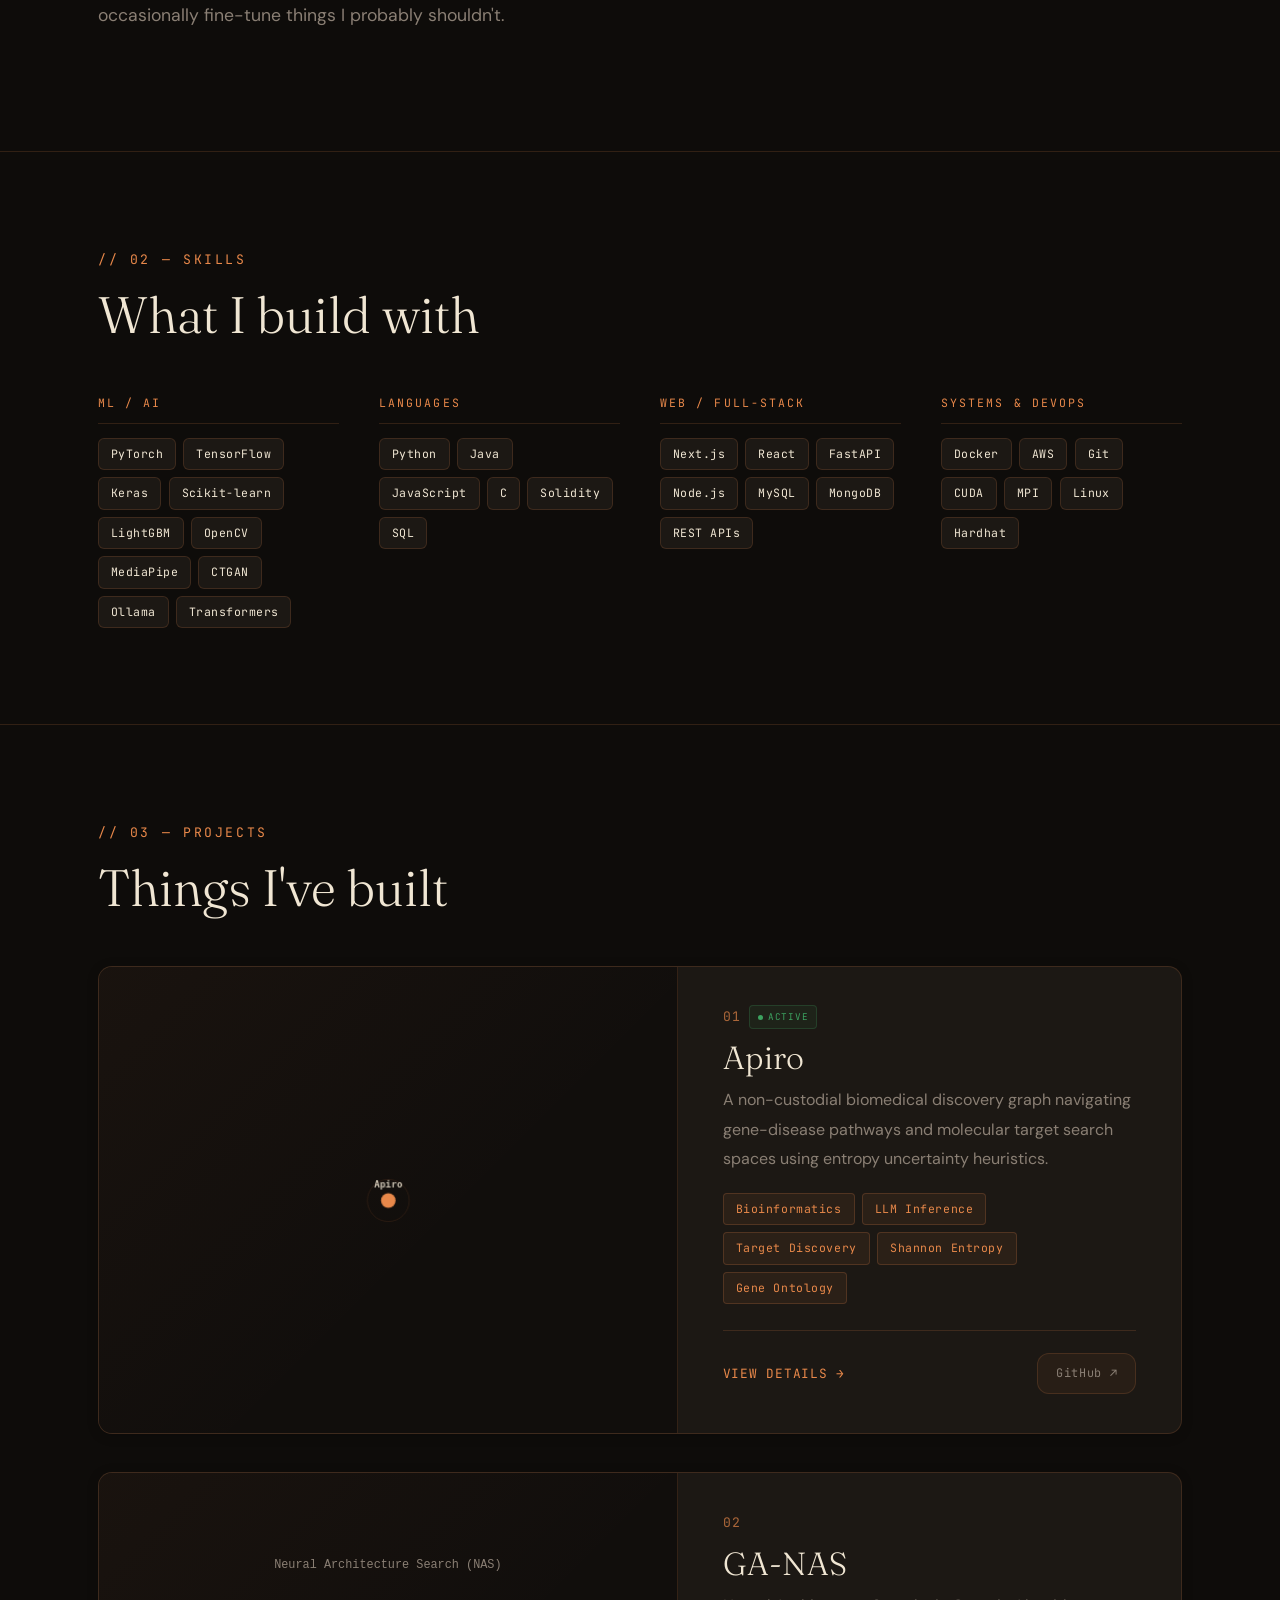
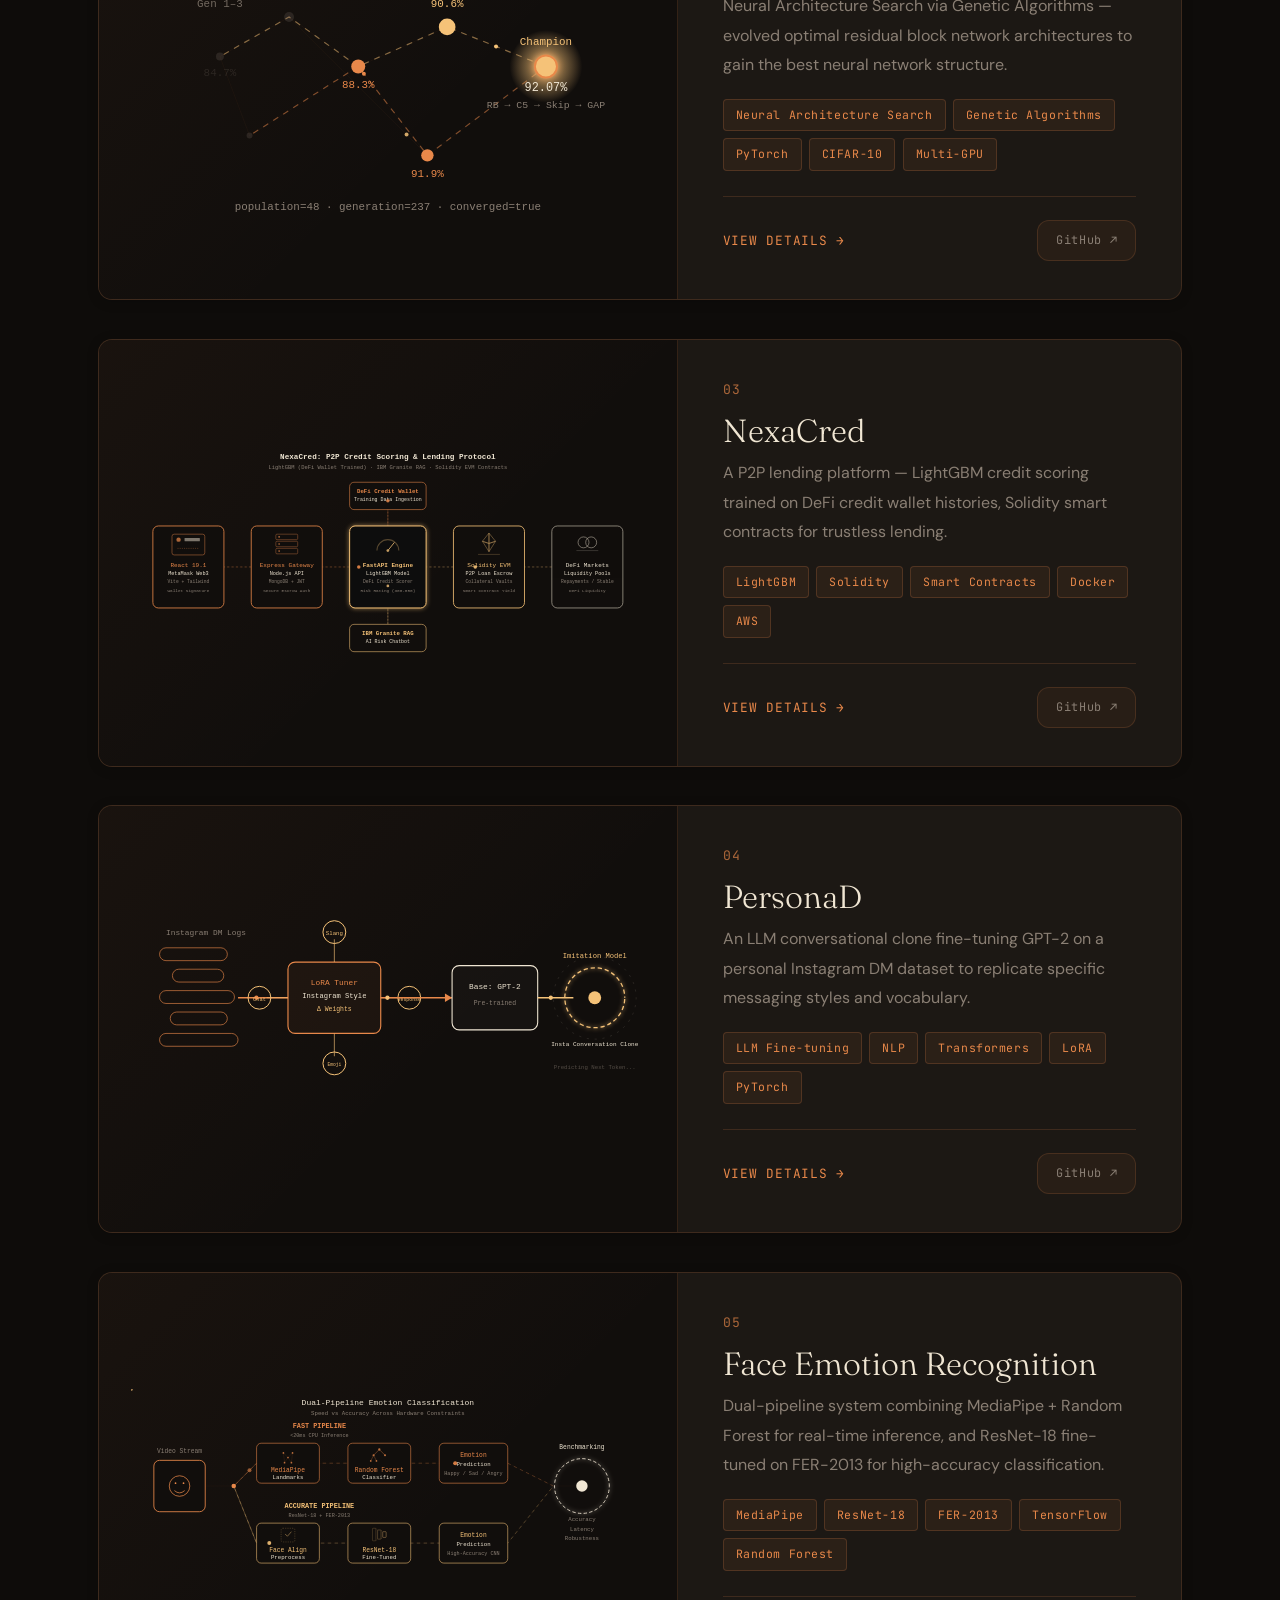
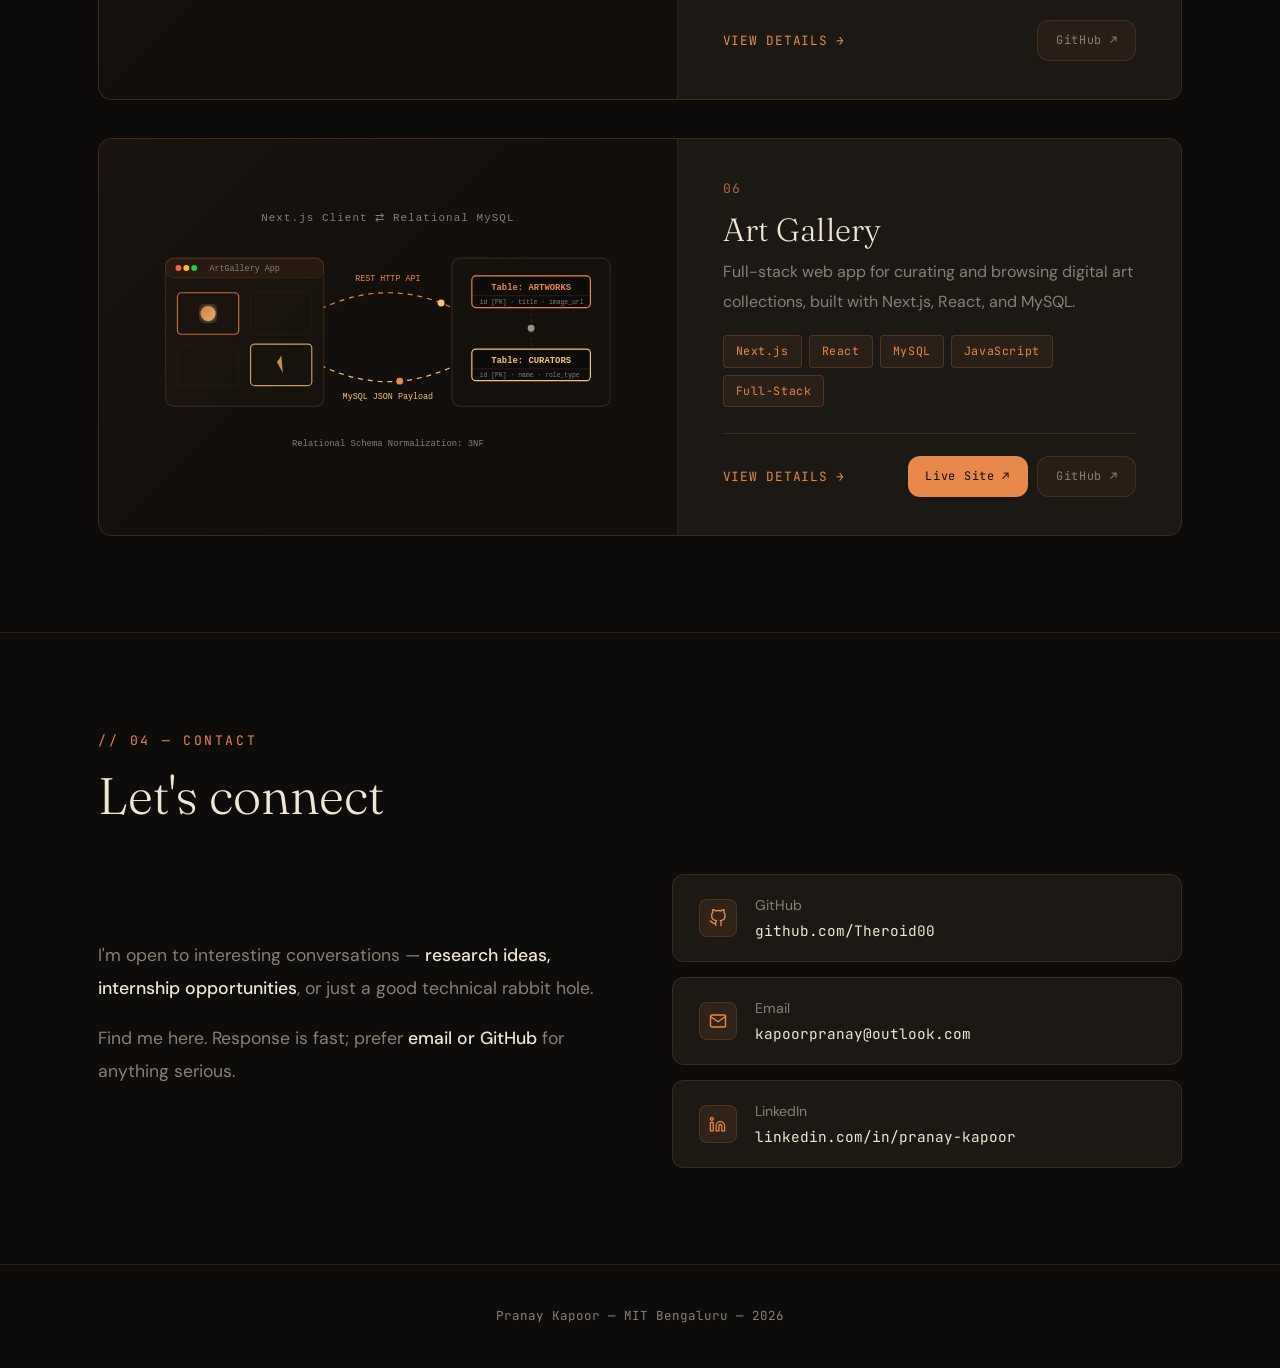
==== commit d9b93002: "Simplify Hero panel to single System Monitor view and resolve scroll-hijack issues" ====
--- a/index.html
+++ b/index.html
@@ -60,18 +60,14 @@
   <div class="hero-panel">
     <!-- FIX: Float animation isolated on inner wrapper, not the positioning element -->
     <div class="terminal-float-wrapper">
-      <div class="terminal-card">
+      <div class="terminal-card" aria-hidden="true">
         <div class="terminal-bar">
           <div class="t-dots">
             <span class="t-dot r"></span>
             <span class="t-dot y"></span>
             <span class="t-dot g"></span>
           </div>
-          <div class="t-tabs">
-            <button class="t-tab active" data-tab="cli">cli.sh</button>
-            <button class="t-tab" data-tab="monitor">monitor.sh</button>
-            <button class="t-tab" data-tab="git">git_tree.sh</button>
-          </div>
+          <span class="t-file">~/pranay/monitor.sh</span>
         </div>
         <div class="terminal-body" id="terminal-content">
           <!-- Dynamically managed by js/terminal.js -->
--- a/css/style.css
+++ b/css/style.css
@@ -83,31 +83,29 @@
 }
 .terminal-bar{
   background:rgba(232,136,74,.05);border-bottom:1px solid var(--border);
-  padding:.6rem 1.1rem;display:flex;align-items:center;justify-content:space-between;
+  padding:.75rem 1.1rem;display:flex;align-items:center;gap:.45rem;
 }
 .t-dots{display:flex;align-items:center;gap:.45rem}
 .t-dot{width:10px;height:10px;border-radius:50%}
 .t-dot.r{background:#ff5f56}.t-dot.y{background:#ffbd2e}.t-dot.g{background:#27c93f}
-.t-tabs{display:flex;gap:.4rem}
-.t-tab{
-  font-family:'JetBrains Mono',monospace;font-size:.65rem;color:var(--muted);
-  background:none;border:none;padding:.25rem .55rem;border-radius:6px;
-  cursor:pointer;transition:all .2s var(--ease);letter-spacing:.04em;outline:none;
-}
-.t-tab:hover{color:var(--accent)}
-.t-tab.active{
-  color:var(--accent);background:rgba(232,136,74,.08);
-  box-shadow:inset 0 0 0 1px rgba(232,136,74,.15);
-}
+.t-file{font-family:'JetBrains Mono',monospace;font-size:.65rem;color:var(--muted);letter-spacing:.06em;margin-left:auto}
+
 .terminal-body{
   padding:1.1rem 1.4rem;display:flex;flex-direction:column;gap:.22rem;
-  height:240px;overflow-y:auto;box-sizing:border-box;
-}
-/* Custom scrollbar for terminal */
-.terminal-body::-webkit-scrollbar{width:6px}
-.terminal-body::-webkit-scrollbar-track{background:transparent}
-.terminal-body::-webkit-scrollbar-thumb{background:rgba(255,255,255,.05);border-radius:3px}
-.terminal-body::-webkit-scrollbar-thumb:hover{background:rgba(255,255,255,.1)}
+  height:240px;box-sizing:border-box;
+}
+.t-stats-panel{
+  display:flex;flex-direction:column;gap:.22rem;
+}
+.t-log-stream{
+  flex:1;overflow-y:auto;display:flex;flex-direction:column;gap:.22rem;
+  padding-right:4px;margin-top:0.4rem;
+}
+/* Custom scrollbar for log stream */
+.t-log-stream::-webkit-scrollbar{width:6px}
+.t-log-stream::-webkit-scrollbar-track{background:transparent}
+.t-log-stream::-webkit-scrollbar-thumb{background:rgba(255,255,255,.05);border-radius:3px}
+.t-log-stream::-webkit-scrollbar-thumb:hover{background:rgba(255,255,255,.1)}
 
 .t-line{font-family:'JetBrains Mono',monospace;font-size:.72rem;line-height:1.6;color:var(--muted)}
 .t-line.cmd .t-p{color:var(--accent);margin-right:.4rem}
@@ -120,41 +118,6 @@
 .t-dim{opacity:.45}
 .t-cursor{font-family:'JetBrains Mono',monospace;font-size:.72rem;color:var(--accent);margin-top:.25rem;animation:blink 1.1s step-end infinite}
 @keyframes blink{0%,100%{opacity:1}50%{opacity:0}}
-
-/* CLI Interactive elements */
-.t-cli-output{display:flex;flex-direction:column;gap:.22rem}
-.t-cli-input-line{display:flex;align-items:center;gap:.45rem;margin-top:.3rem}
-.t-cli-prompt{font-family:'JetBrains Mono',monospace;font-size:.72rem;color:var(--accent);white-space:nowrap}
-.t-cli-input{
-  font-family:'JetBrains Mono',monospace;font-size:.72rem;color:var(--cream);
-  background:none;border:none;outline:none;flex:1;padding:0;
-}
-.t-cli-shortcuts{display:flex;gap:.4rem;margin-top:.8rem;flex-wrap:wrap;opacity:.9}
-.t-cli-shortcuts .btn{
-  font-size:.62rem;padding:.2rem .45rem;border-radius:4px;height:auto;
-  border-color:rgba(232,136,74,.15);background:none;
-}
-.t-cli-shortcuts .btn:hover{
-  background:rgba(232,136,74,.05);border-color:var(--accent);
-}
-
-/* Git Explorer elements */
-.t-git-commit-list{display:flex;flex-direction:column;gap:.35rem}
-.t-git-row{
-  display:flex;gap:.55rem;align-items:baseline;padding:.2rem .4rem;
-  border-radius:6px;cursor:pointer;transition:all .2s var(--ease);
-  font-family:'JetBrains Mono',monospace;font-size:.68rem;color:var(--muted);
-  line-height:1.4;
-}
-.t-git-row:hover{background:rgba(255,255,255,.03);color:var(--cream)}
-.t-git-row.selected{
-  background:rgba(232,136,74,.08);color:var(--cream);
-  box-shadow:inset 0 0 0 1px rgba(232,136,74,.15);
-}
-.t-git-graph{color:var(--accent);font-weight:bold;width:8px;text-align:center}
-.t-git-hash{color:var(--accent2);opacity:.85;font-weight:500}
-.t-git-msg{flex:1;overflow:hidden;text-overflow:ellipsis;white-space:nowrap}
-.t-git-branch{color:#4ade80;opacity:.8;font-size:.6rem}
 
 /* ── SECTIONS ─────────────────────────────────────────────── */
 .wrap{border-top:1px solid var(--border);position:relative;z-index:1}
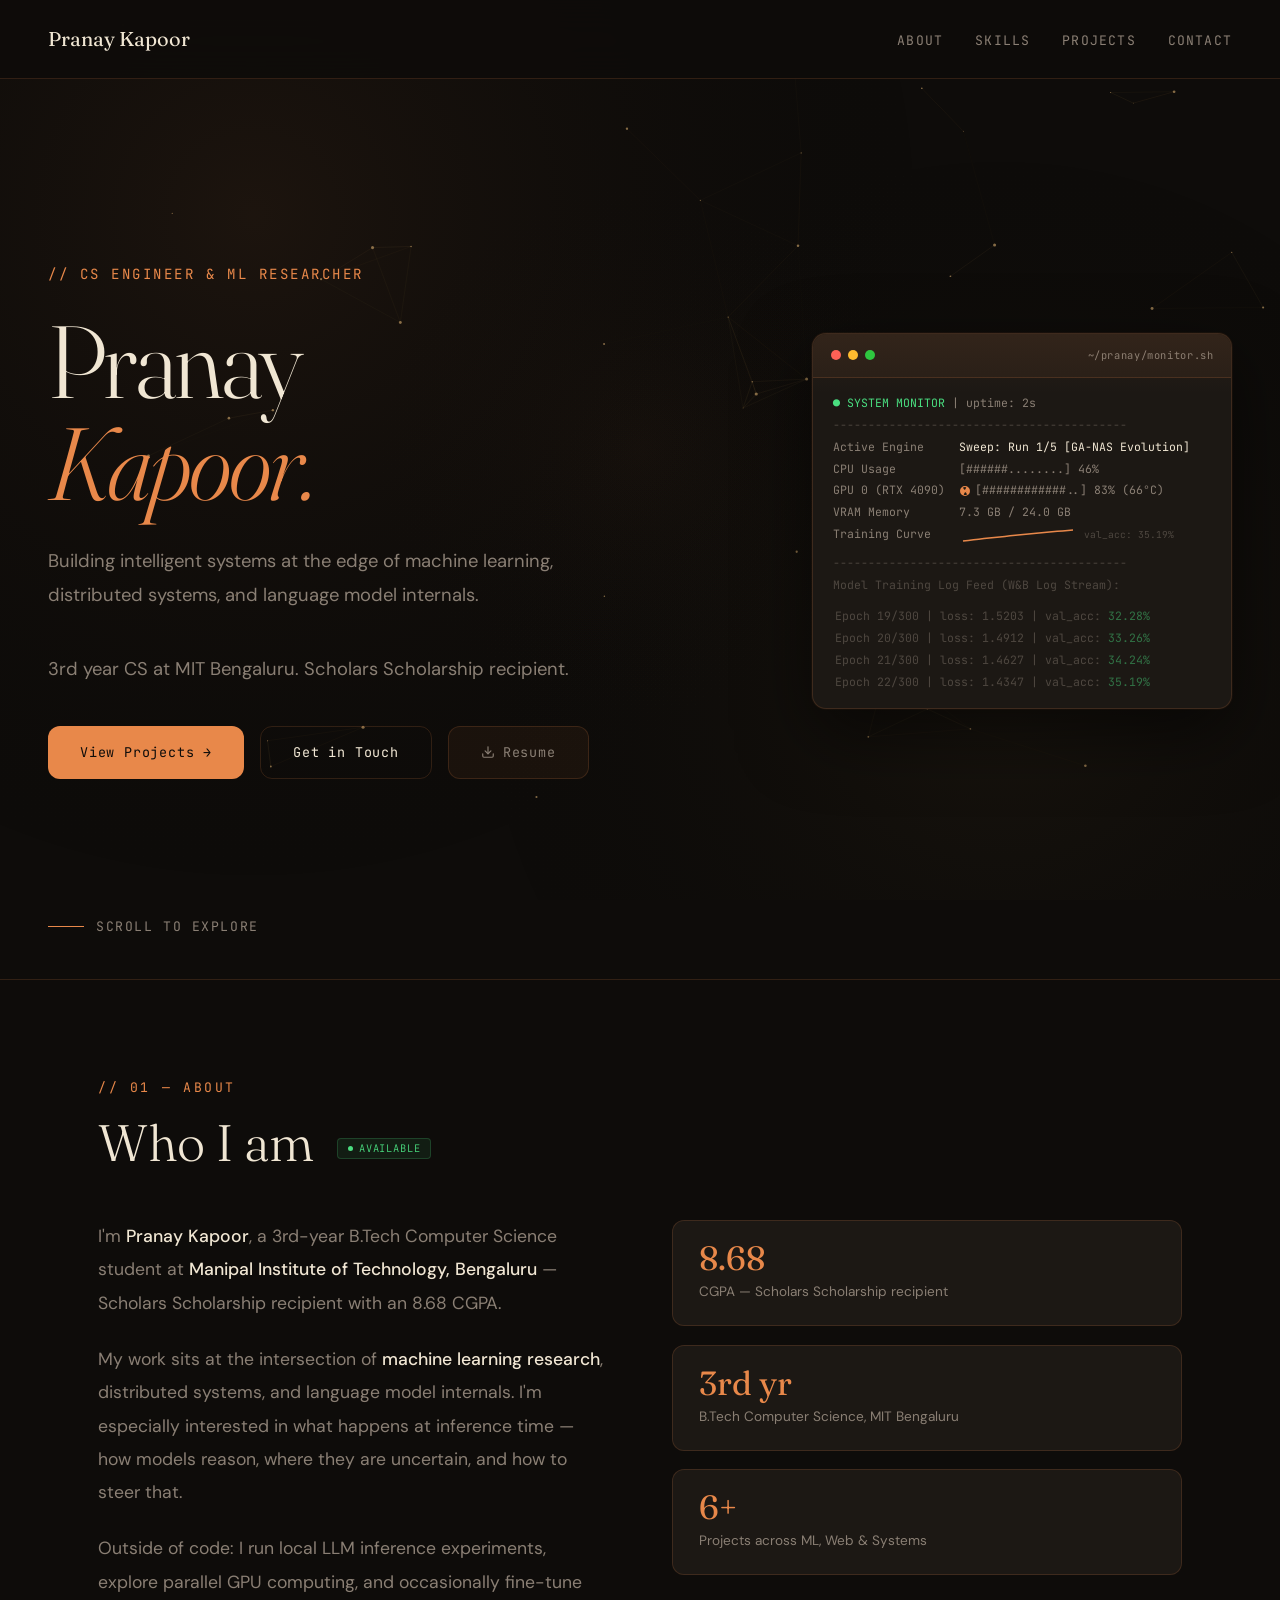
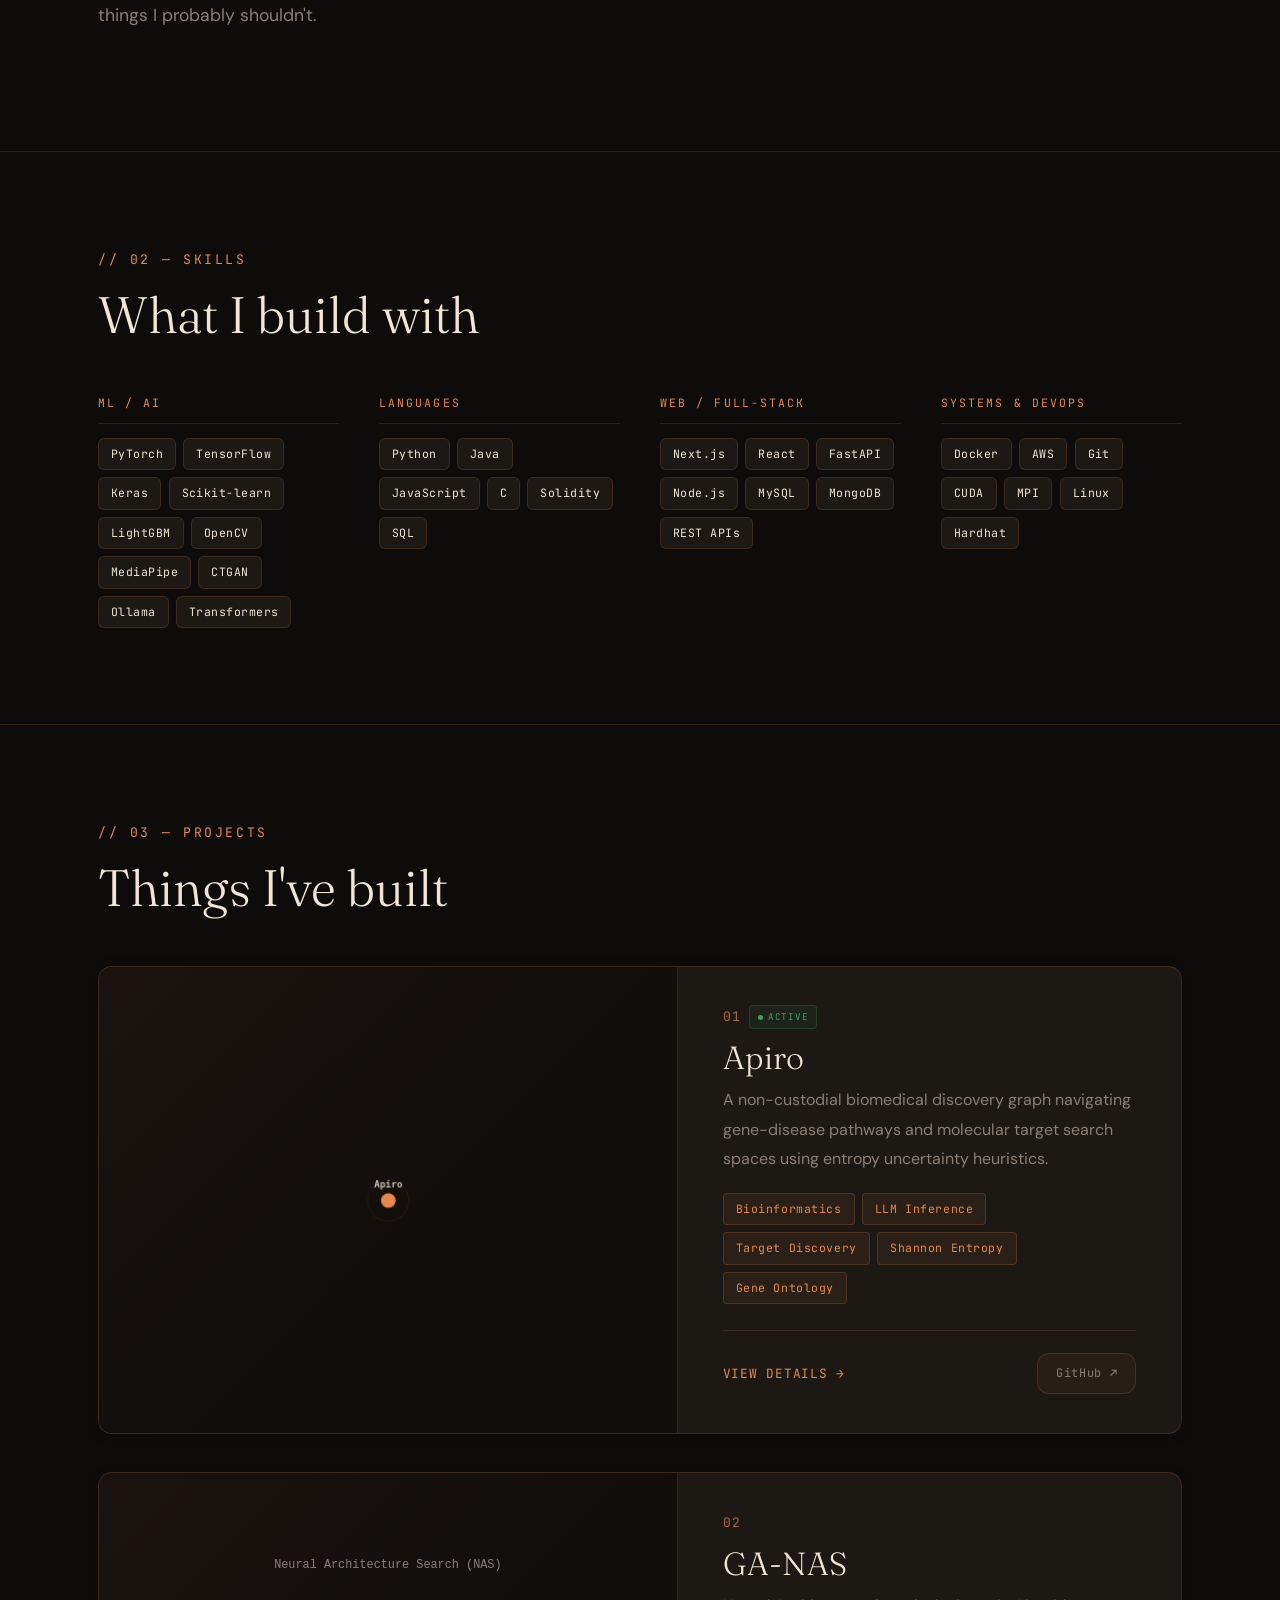
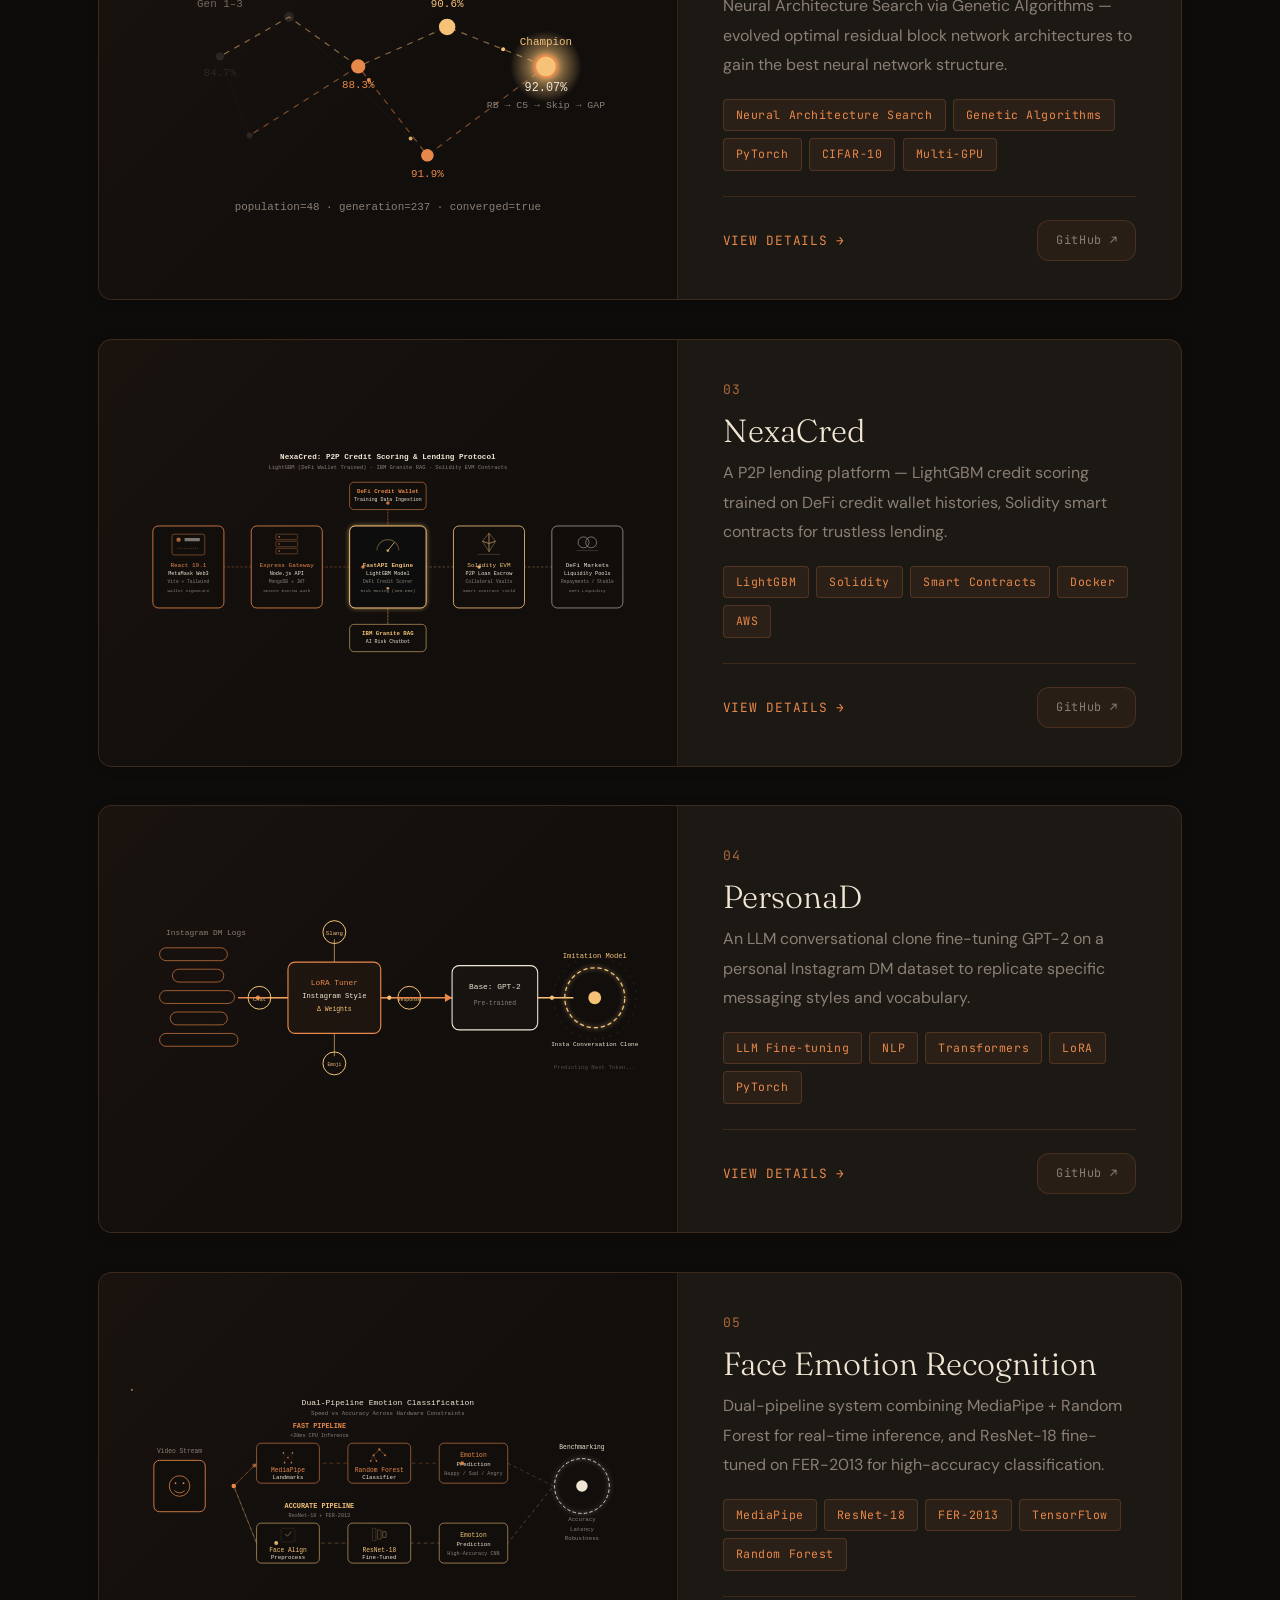
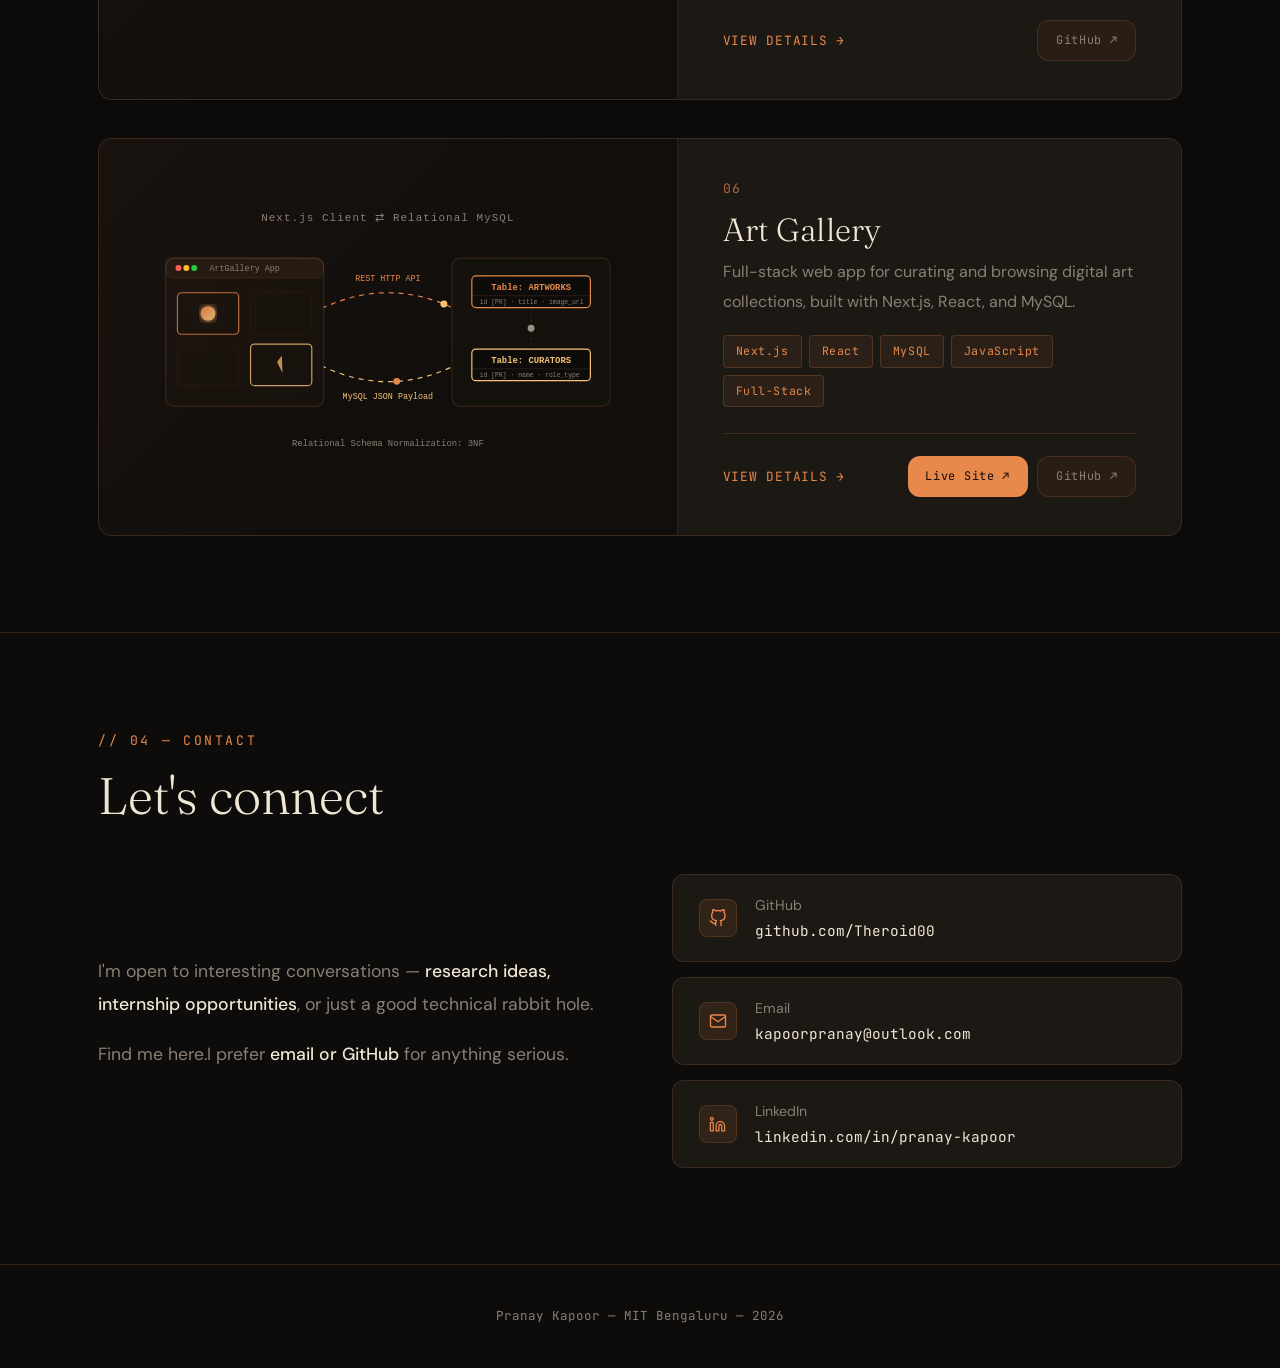
==== commit 4438672a: "Update About bio to be less Apiro-centric" ====
--- a/index.html
+++ b/index.html
@@ -44,7 +44,8 @@
   <div class="hero-content">
     <div class="hero-label">// CS Engineer &amp; ML Researcher</div>
     <h1 class="hero-name">Pranay<br><em>Kapoor.</em></h1>
-    <p class="hero-sub">Building intelligent systems at the edge of machine learning, distributed systems, and language model internals. 3rd year CS at MIT Bengaluru.</p>
+    <p class="hero-sub">Building intelligent systems at the edge of machine learning, distributed systems, and language model internals.</p>
+    <p class="hero-sub"> 3rd year CS at MIT Bengaluru. Scholars Scholarship recipient.</p>
     <div class="hero-btns">
       <a href="#projects" class="btn btn-fill">View Projects →</a>
       <a href="#contact" class="btn btn-out">Get in Touch</a>
@@ -92,7 +93,7 @@
       <div class="about-text reveal-left">
         <p>I'm <strong>Pranay Kapoor</strong>, a 3rd-year B.Tech Computer Science student at <strong>Manipal Institute of Technology, Bengaluru</strong> — Scholars Scholarship recipient with an 8.68 CGPA.</p>
         <p>My work sits at the intersection of <strong>machine learning research</strong>, distributed systems, and language model internals. I'm especially interested in what happens at inference time — how models reason, where they are uncertain, and how to steer that.</p>
-        <p>Outside of code: I run local LLM inference experiments, explore biomedical pathway discovery with Apiro, and occasionally fine-tune things I probably shouldn't.</p>
+        <p>Outside of code: I run local LLM inference experiments, explore parallel GPU computing, and occasionally fine-tune things I probably shouldn't.</p>
       </div>
       <div class="stats stagger" id="stats-grid">
         <!-- Rendered dynamically from js/render.js → STATS_DATA -->
@@ -137,7 +138,7 @@
     <div class="contact-grid">
       <div class="contact-text reveal-left">
         <p>I'm open to interesting conversations — <strong>research ideas, internship opportunities</strong>, or just a good technical rabbit hole.</p>
-        <p>Find me here. Response is fast; prefer <strong>email or GitHub</strong> for anything serious.</p>
+        <p>Find me here.I prefer <strong>email or GitHub</strong> for anything serious.</p>
       </div>
       <div class="links stagger" id="contact-links">
         <!-- Rendered dynamically from js/render.js → CONTACT_DATA -->
--- a/css/style.css
+++ b/css/style.css
@@ -29,7 +29,7 @@
 /* ── HERO ─────────────────────────────────────────────────── */
 #hero{
   position:relative;z-index:1;min-height:100vh;overflow:hidden;
-  display:grid;grid-template-columns:1fr 360px;align-items:center;gap:3rem;
+  display:grid;grid-template-columns:1fr 420px;align-items:center;gap:3rem;
   padding:5rem 3rem 6rem;
 }
 .hero-label{font-family:'JetBrains Mono',monospace;font-size:.88rem;color:var(--accent);letter-spacing:.18em;text-transform:uppercase;margin-bottom:1.4rem;opacity:0;animation:fadeUp .8s var(--ease) .15s forwards}
@@ -90,16 +90,21 @@
 .t-dot.r{background:#ff5f56}.t-dot.y{background:#ffbd2e}.t-dot.g{background:#27c93f}
 .t-file{font-family:'JetBrains Mono',monospace;font-size:.65rem;color:var(--muted);letter-spacing:.06em;margin-left:auto}
 
+@keyframes spin-fan{0%{transform:rotate(0deg)}100%{transform:rotate(360deg)}}
+.t-fan-spin{animation:spin-fan 1s linear infinite;transform-origin:center;display:inline-block;vertical-align:middle;margin-right:4px;color:var(--accent)}
+
+
 .terminal-body{
-  padding:1.1rem 1.4rem;display:flex;flex-direction:column;gap:.22rem;
-  height:240px;box-sizing:border-box;
+  padding:1rem 1.25rem;display:flex;flex-direction:column;gap:.22rem;
+  height:330px;box-sizing:border-box;
 }
 .t-stats-panel{
   display:flex;flex-direction:column;gap:.22rem;
 }
 .t-log-stream{
   flex:1;overflow-y:auto;display:flex;flex-direction:column;gap:.22rem;
-  padding-right:4px;margin-top:0.4rem;
+  padding-right:4px;margin-top:0.3rem;
+  min-height:85px;
 }
 /* Custom scrollbar for log stream */
 .t-log-stream::-webkit-scrollbar{width:6px}
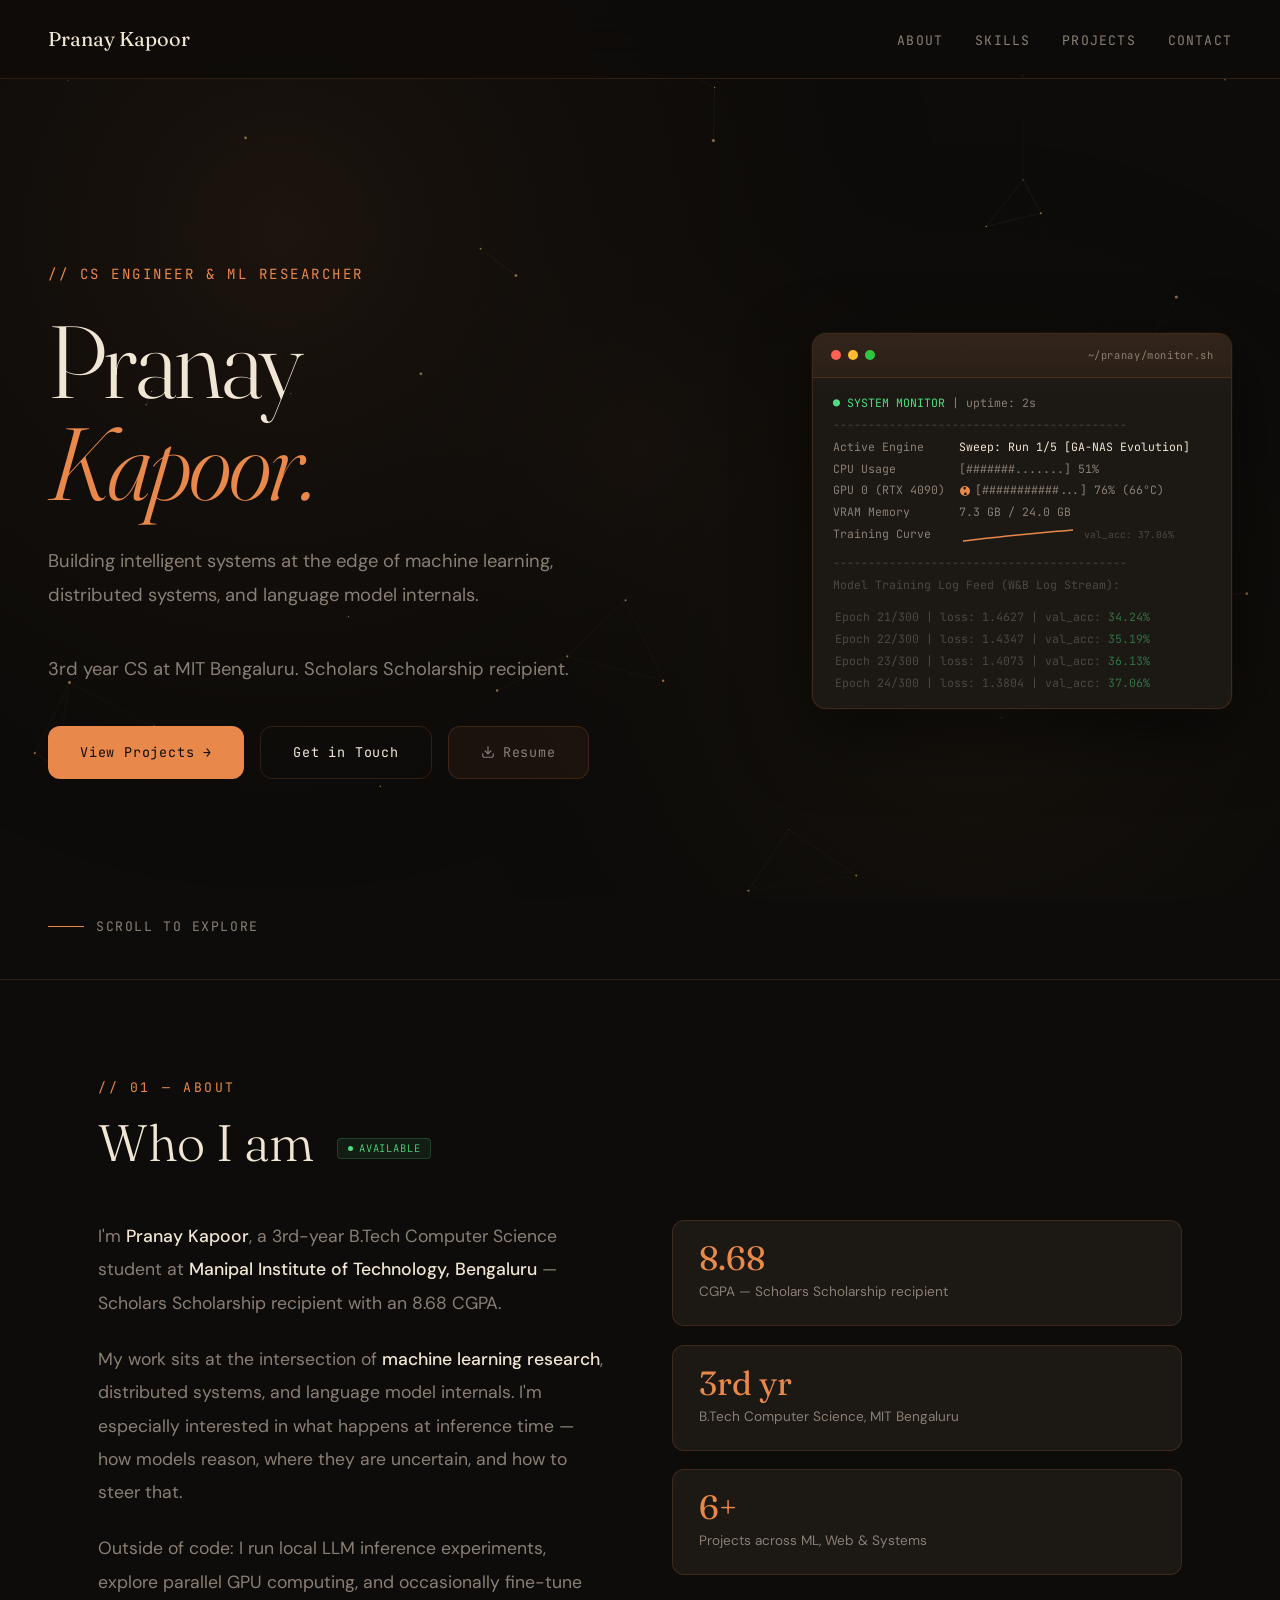
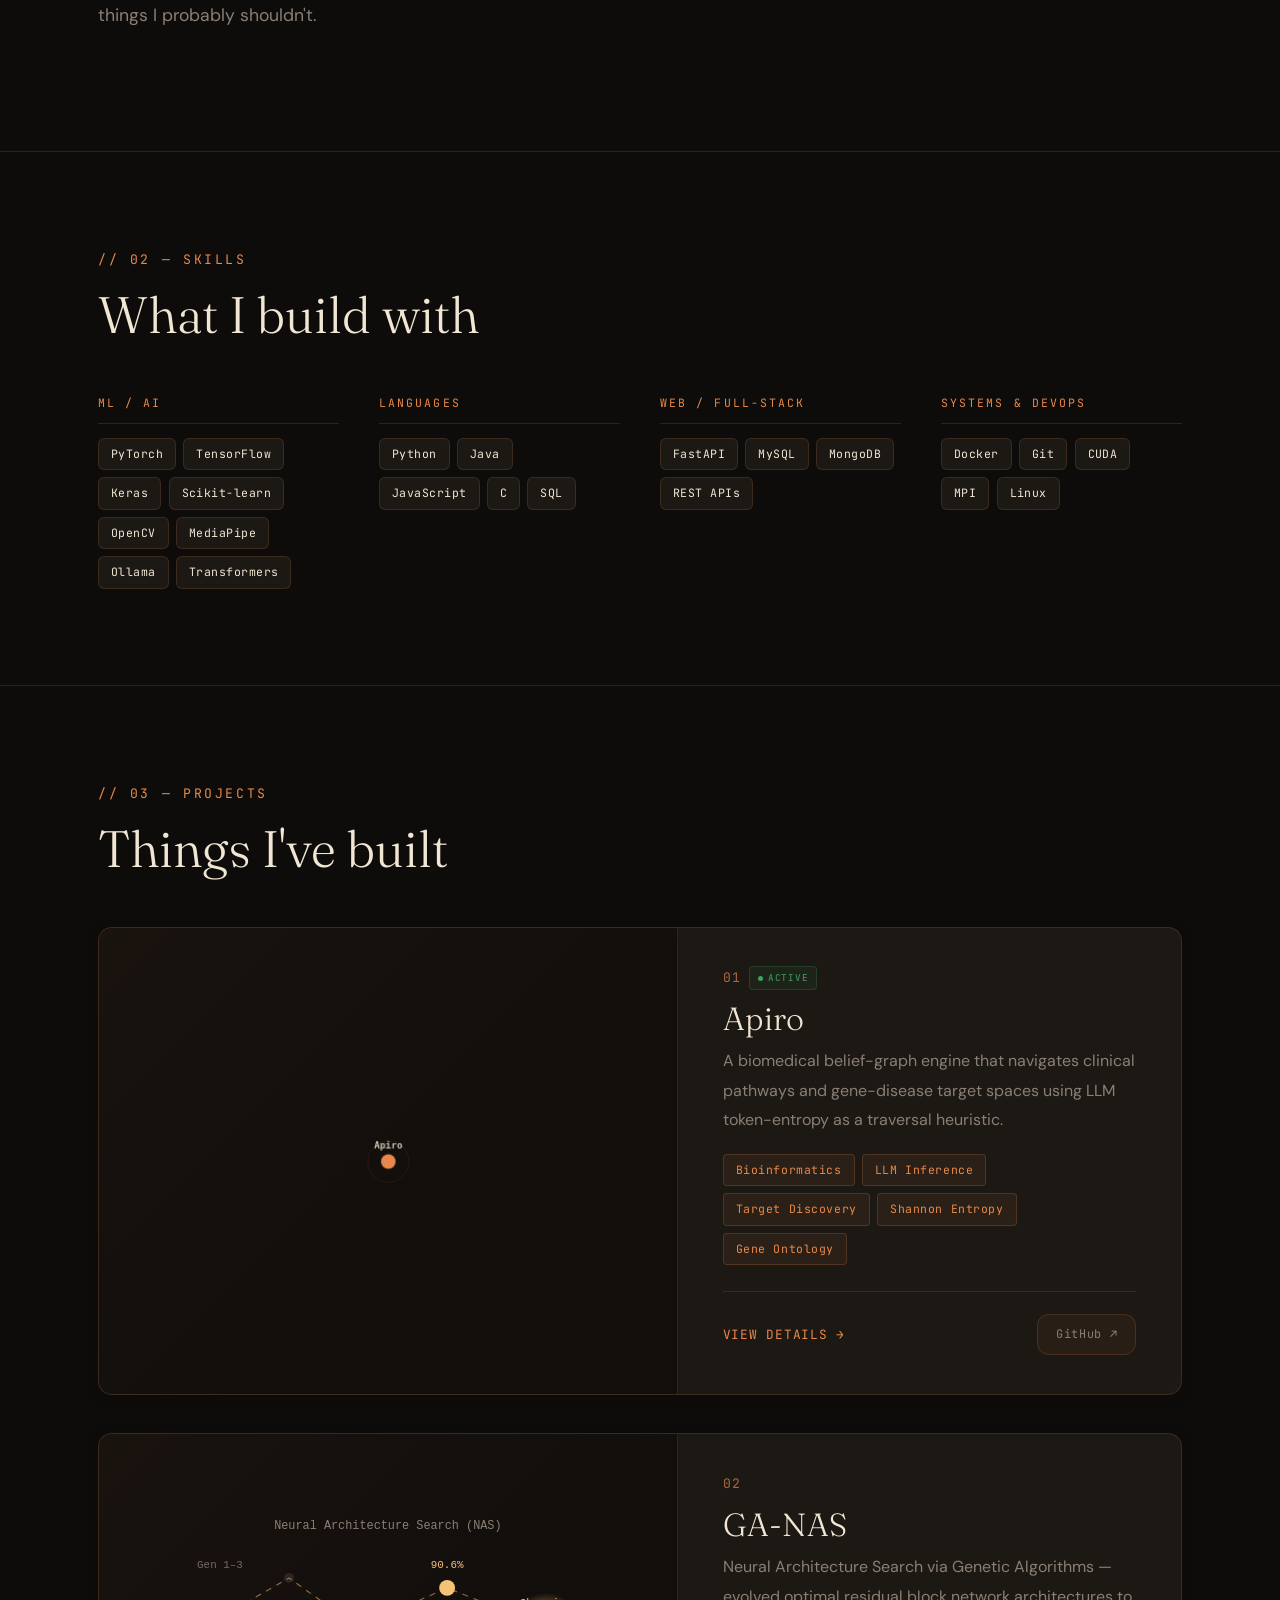
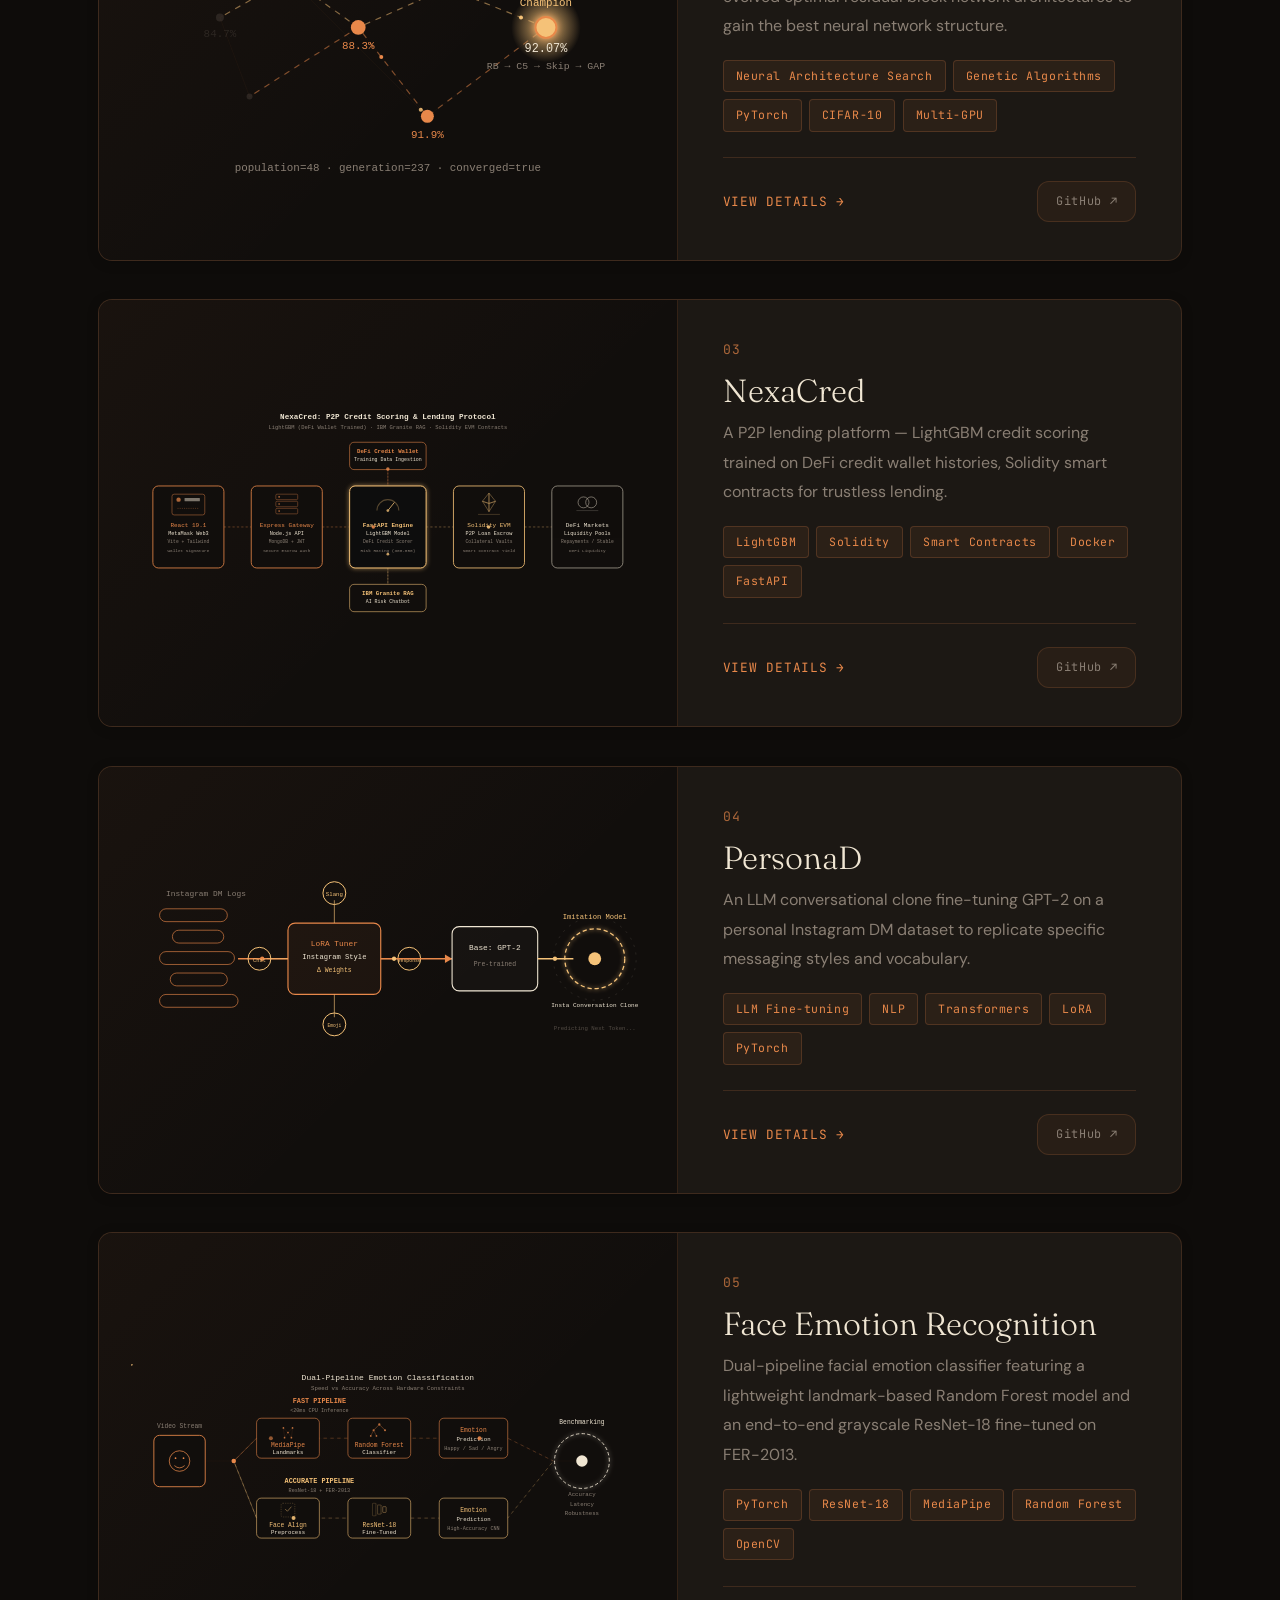
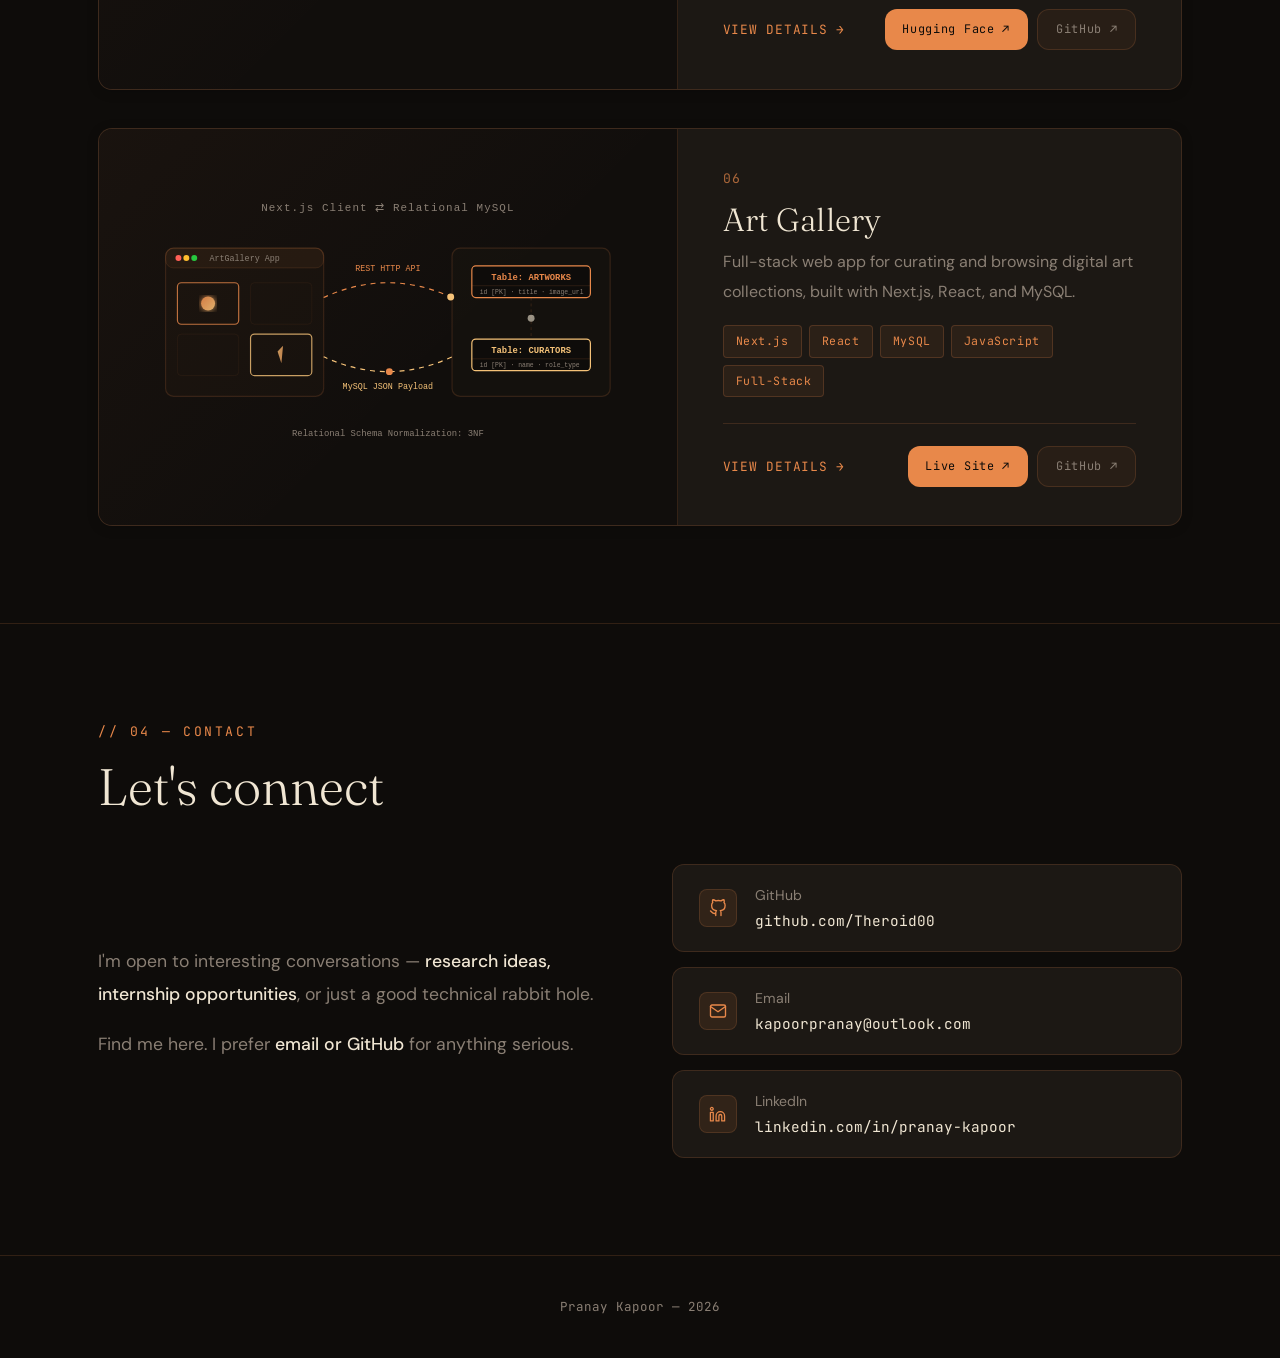
==== commit 1d91f8a1: "Update skills data list, project indexes, and footer copyright details" ====
--- a/index.html
+++ b/index.html
@@ -138,7 +138,7 @@
     <div class="contact-grid">
       <div class="contact-text reveal-left">
         <p>I'm open to interesting conversations — <strong>research ideas, internship opportunities</strong>, or just a good technical rabbit hole.</p>
-        <p>Find me here.I prefer <strong>email or GitHub</strong> for anything serious.</p>
+        <p>Find me here. I prefer <strong>email or GitHub</strong> for anything serious.</p>
       </div>
       <div class="links stagger" id="contact-links">
         <!-- Rendered dynamically from js/render.js → CONTACT_DATA -->
@@ -147,7 +147,7 @@
   </section>
 </div>
 
-<footer>Pranay Kapoor &mdash; MIT Bengaluru &mdash; <span id="copyright-year">2025</span></footer>
+<footer>Pranay Kapoor &mdash; <span id="copyright-year">2026</span></footer>
 
 <!-- ═══════════════════════════════════════════════════════════
   MODAL — Redesigned: full-bleed hero media at top
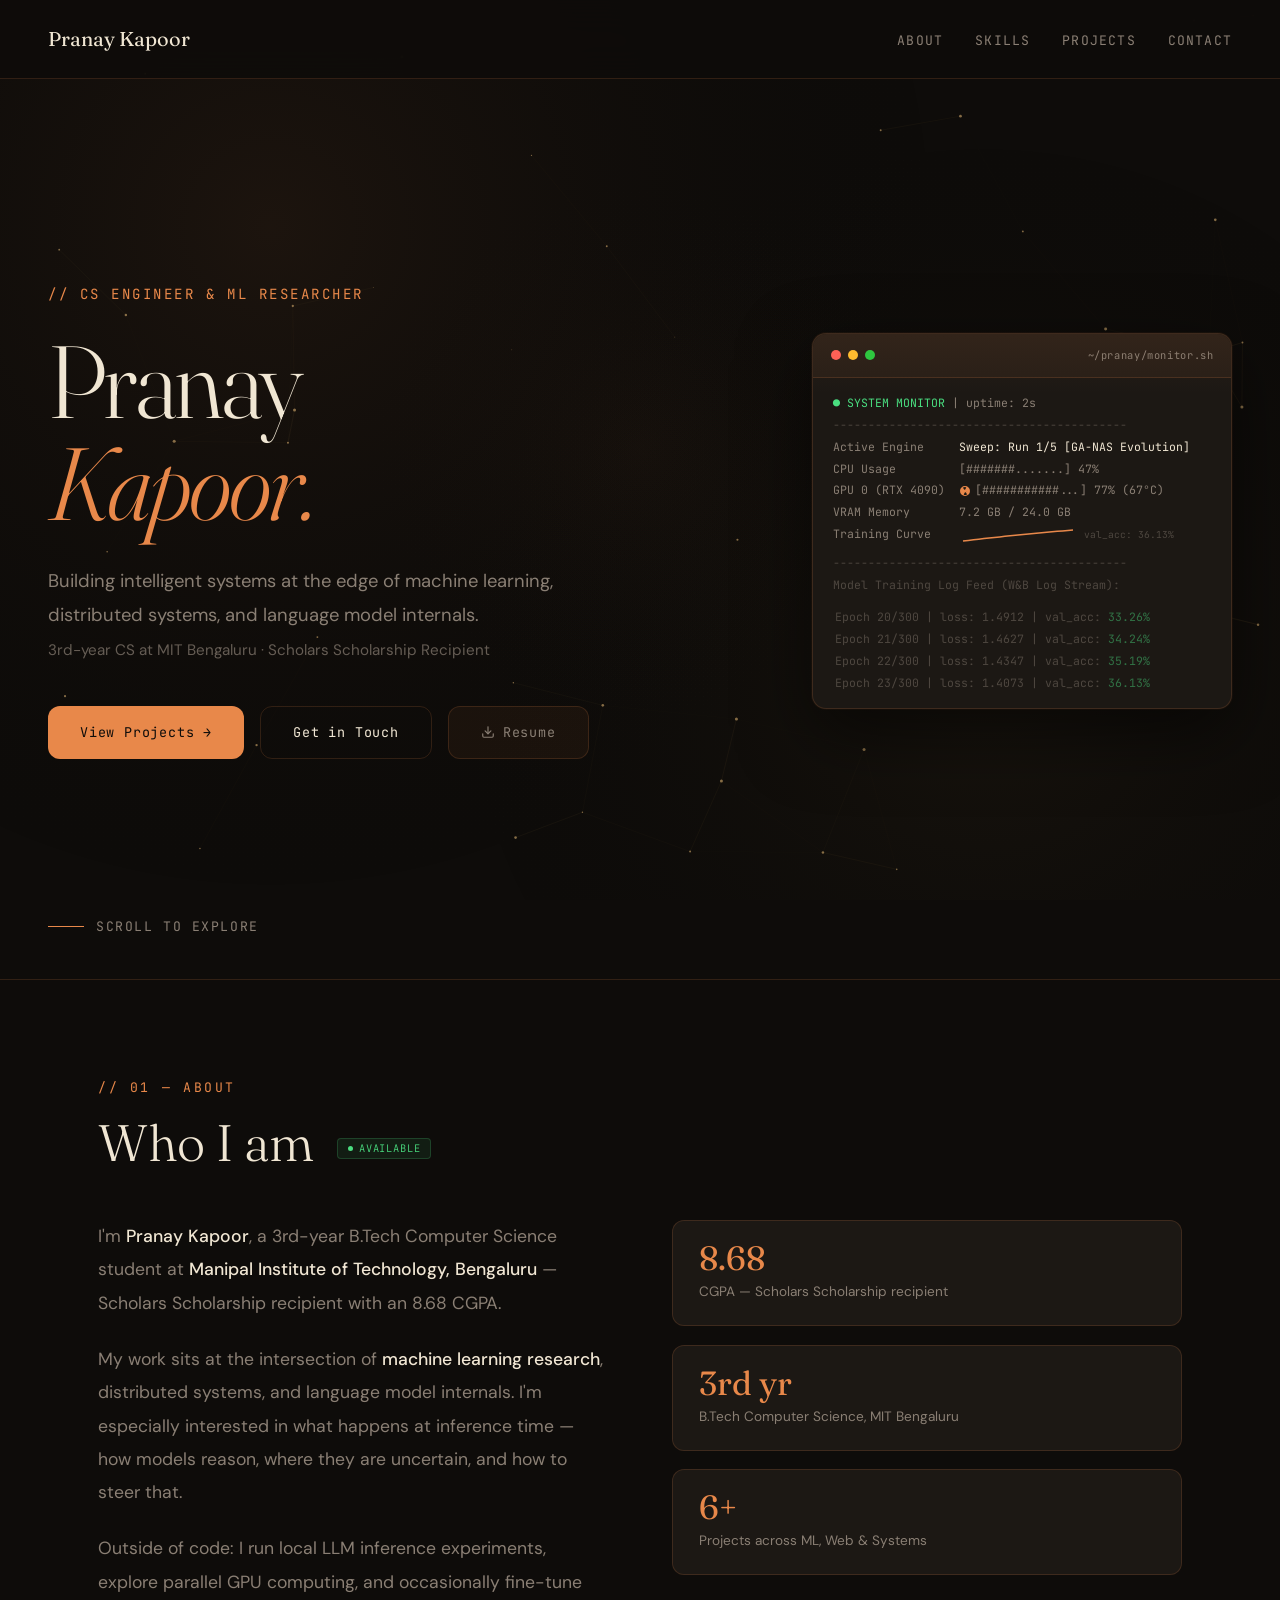
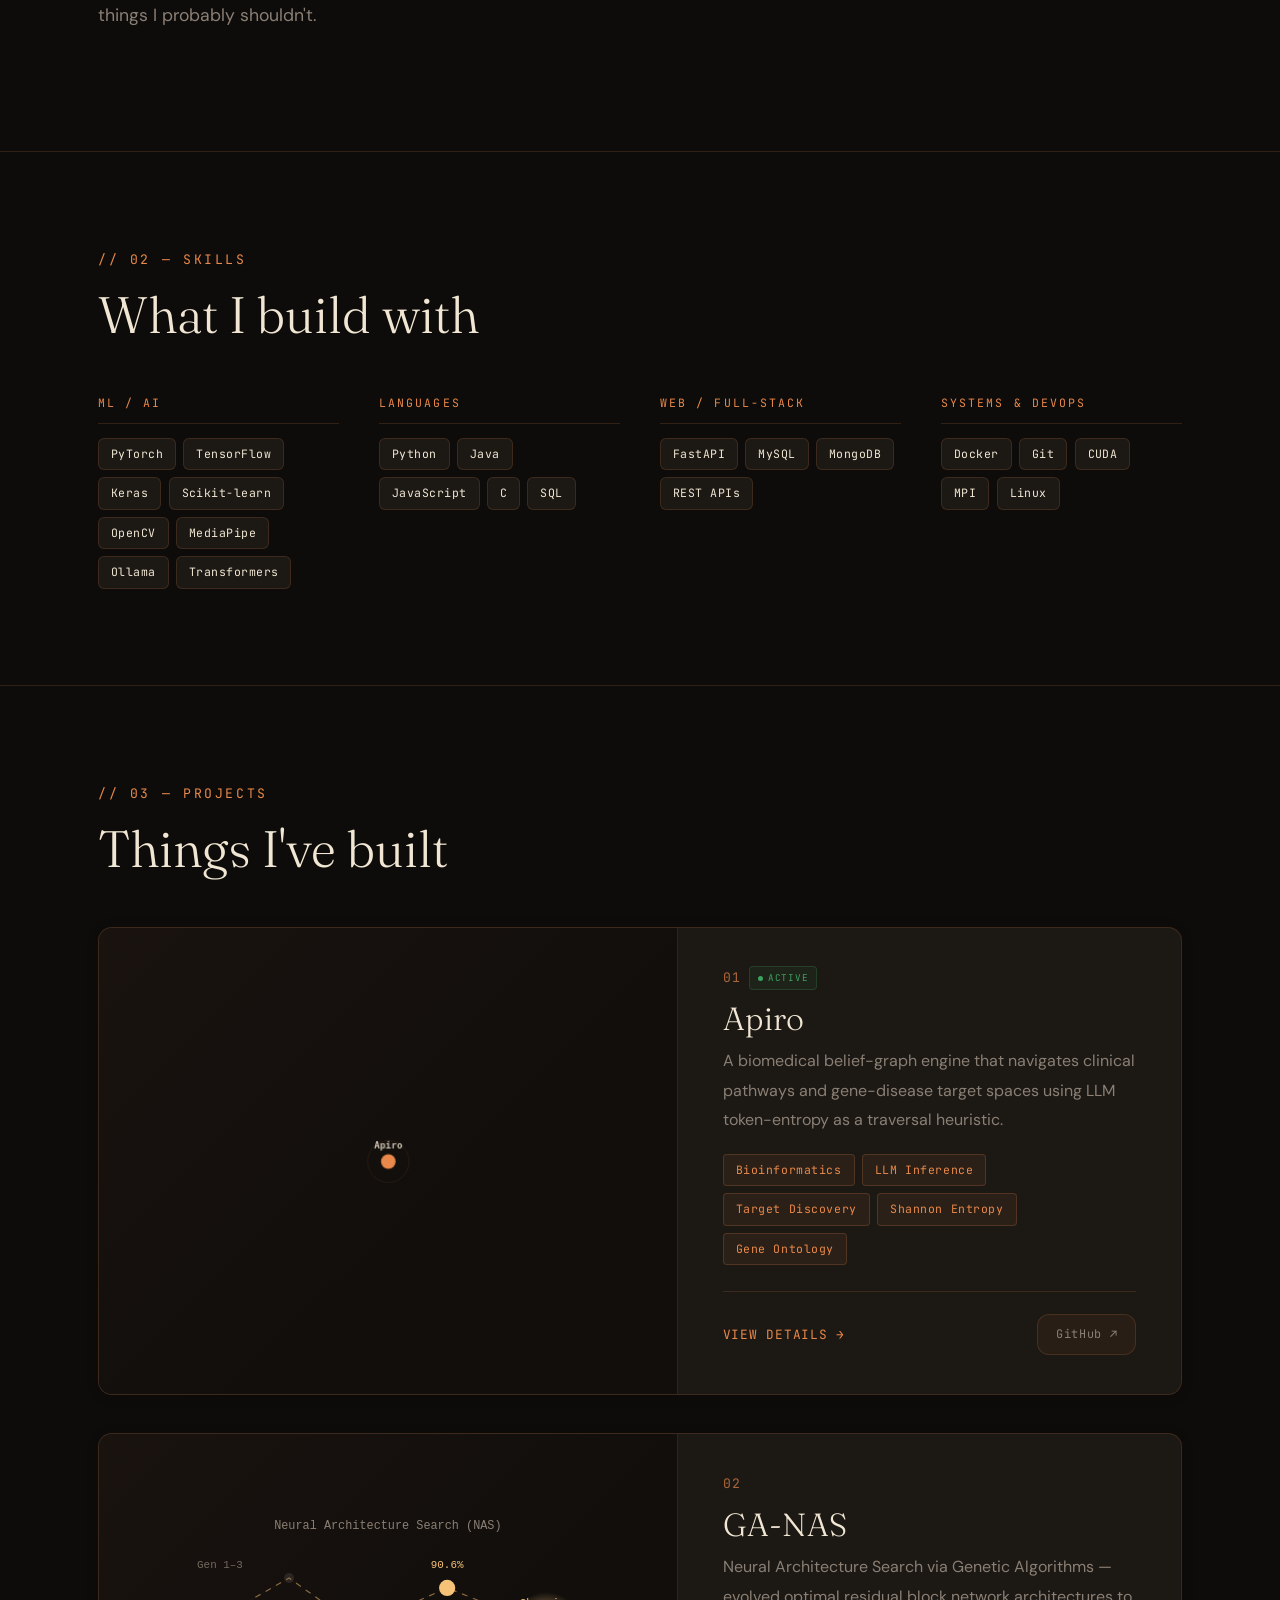
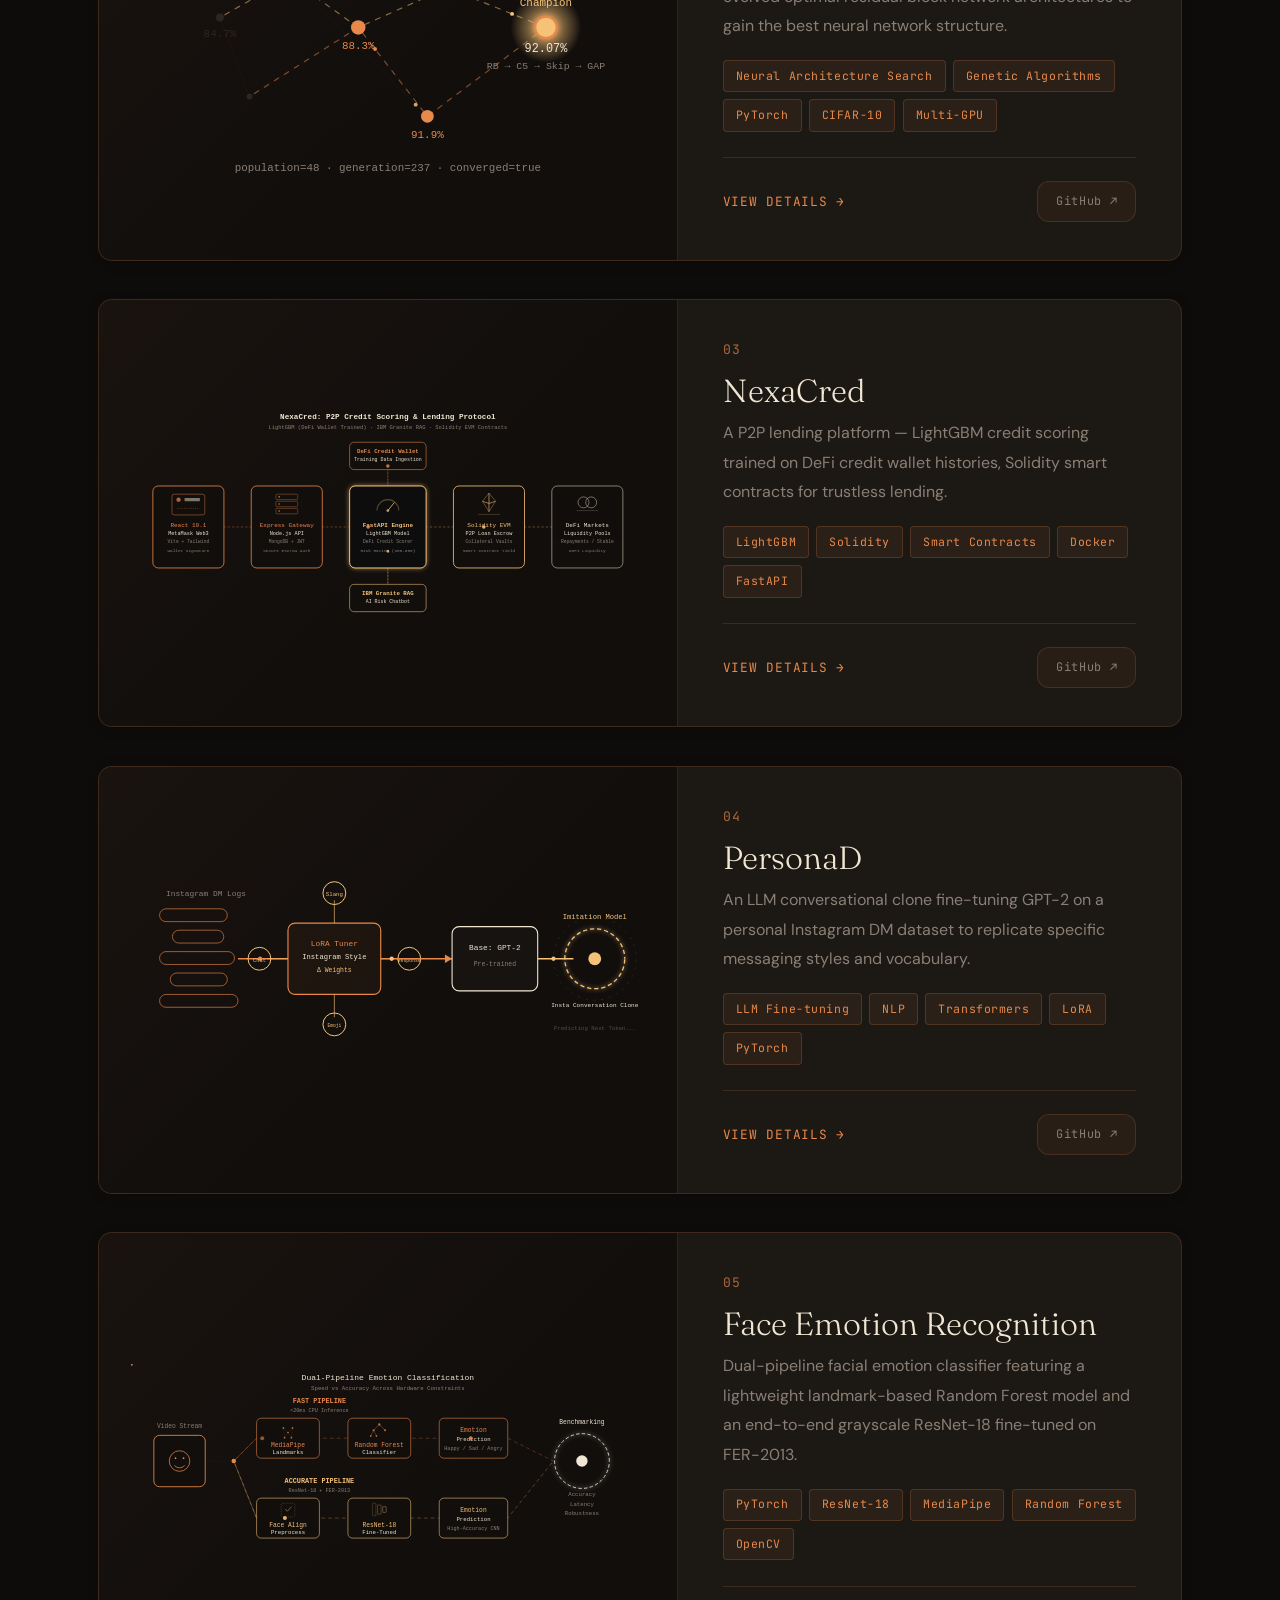
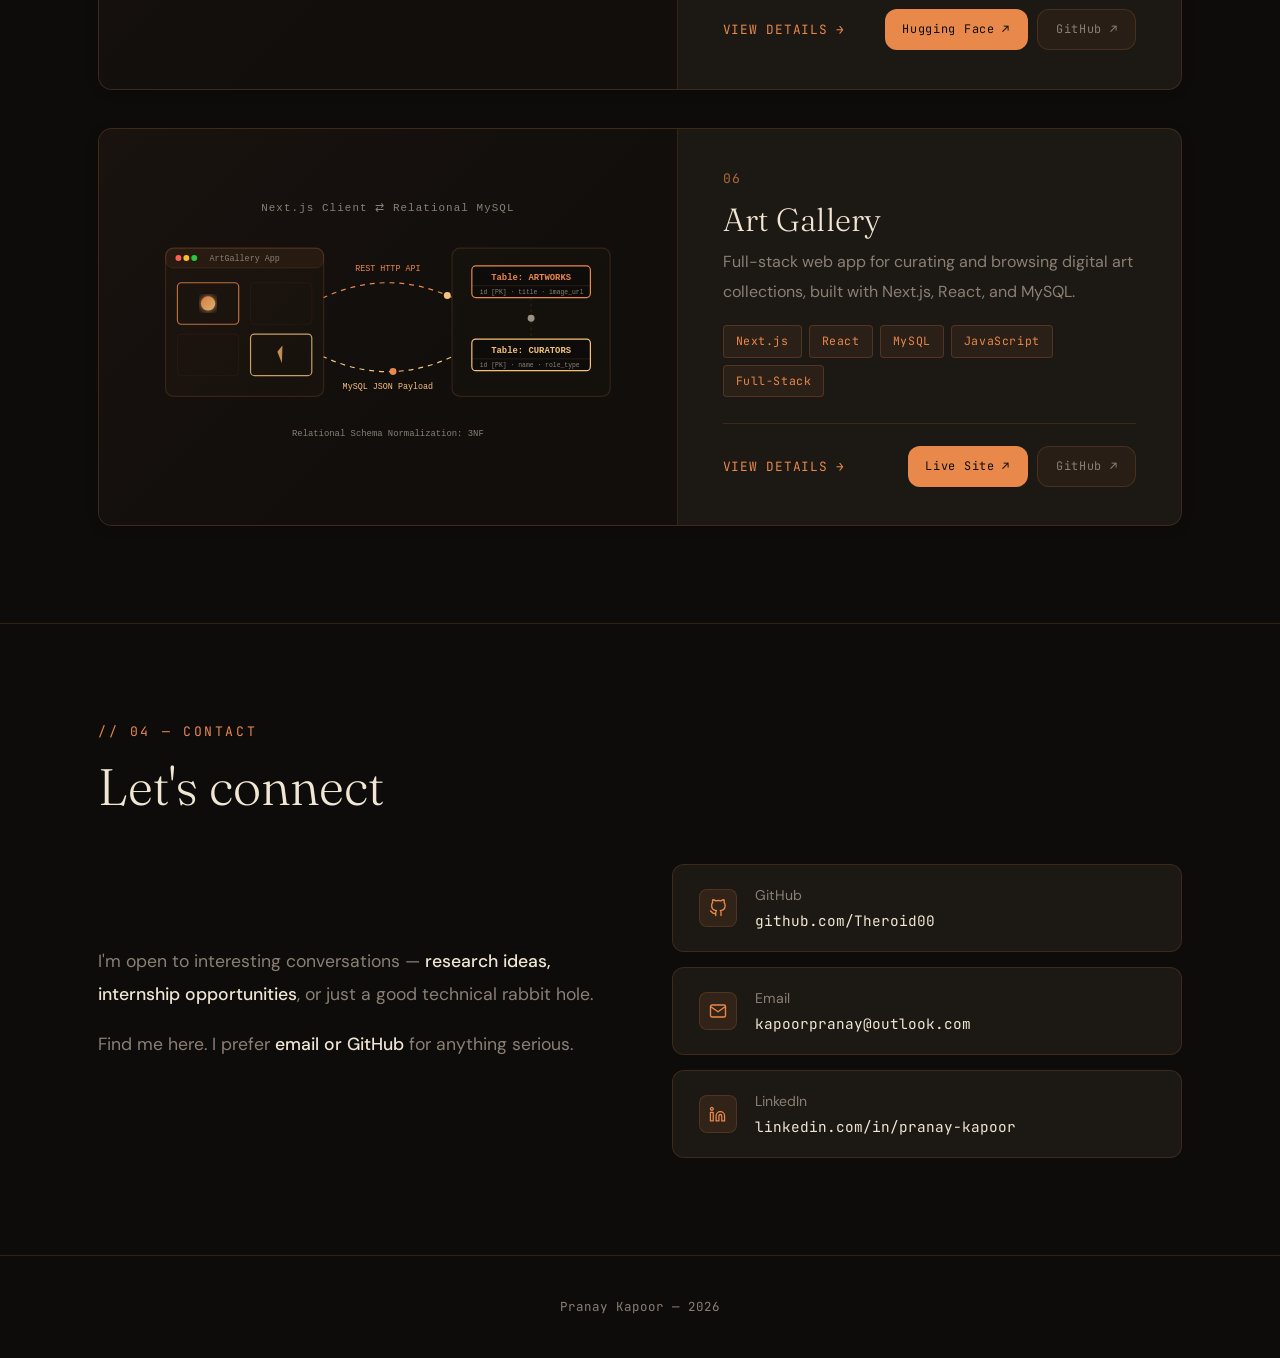
==== commit ba3428cb: "Refactor Hero subtitle layout to avoid vertical gaps" ====
--- a/index.html
+++ b/index.html
@@ -44,8 +44,11 @@
   <div class="hero-content">
     <div class="hero-label">// CS Engineer &amp; ML Researcher</div>
     <h1 class="hero-name">Pranay<br><em>Kapoor.</em></h1>
-    <p class="hero-sub">Building intelligent systems at the edge of machine learning, distributed systems, and language model internals.</p>
-    <p class="hero-sub"> 3rd year CS at MIT Bengaluru. Scholars Scholarship recipient.</p>
+    <p class="hero-sub">
+      Building intelligent systems at the edge of machine learning, distributed systems, and language model internals.
+      <br>
+      <span style="font-size: 0.95rem; opacity: 0.7;">3rd-year CS at MIT Bengaluru · Scholars Scholarship Recipient</span>
+    </p>
     <div class="hero-btns">
       <a href="#projects" class="btn btn-fill">View Projects →</a>
       <a href="#contact" class="btn btn-out">Get in Touch</a>
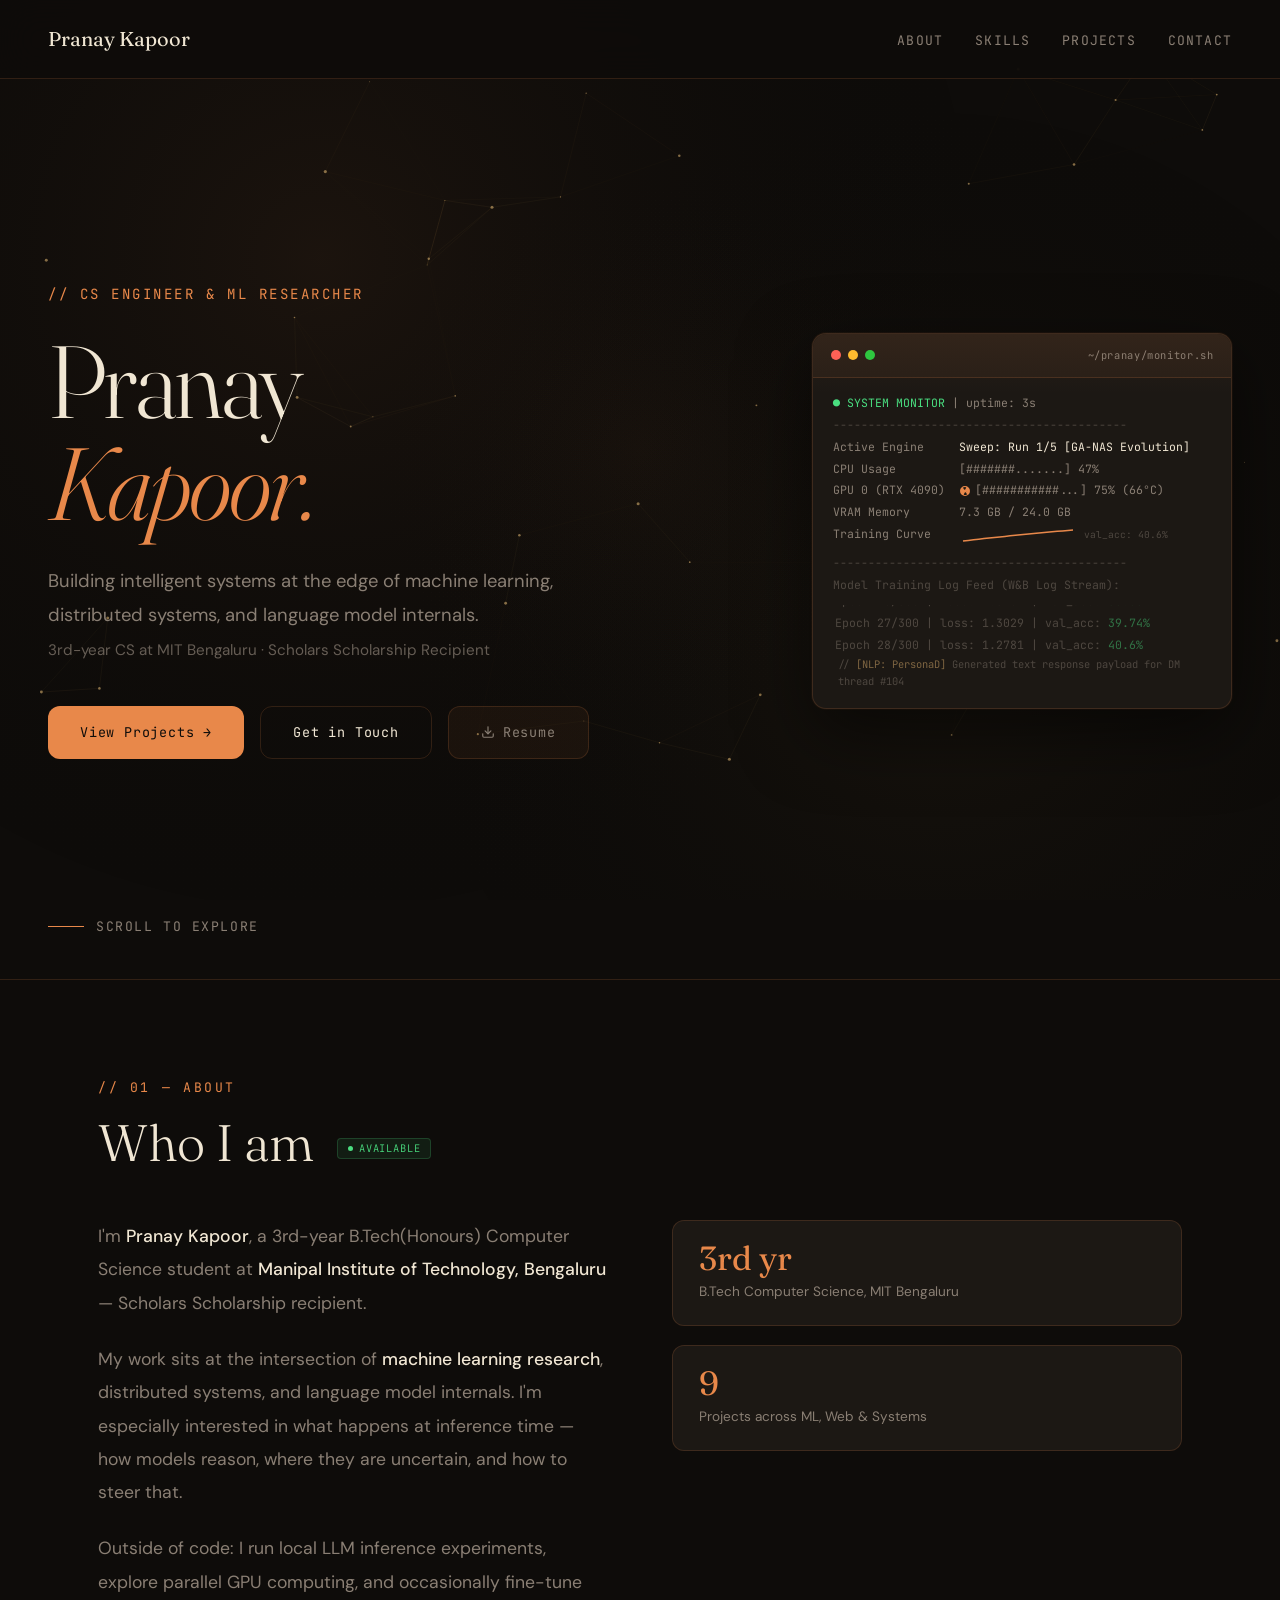
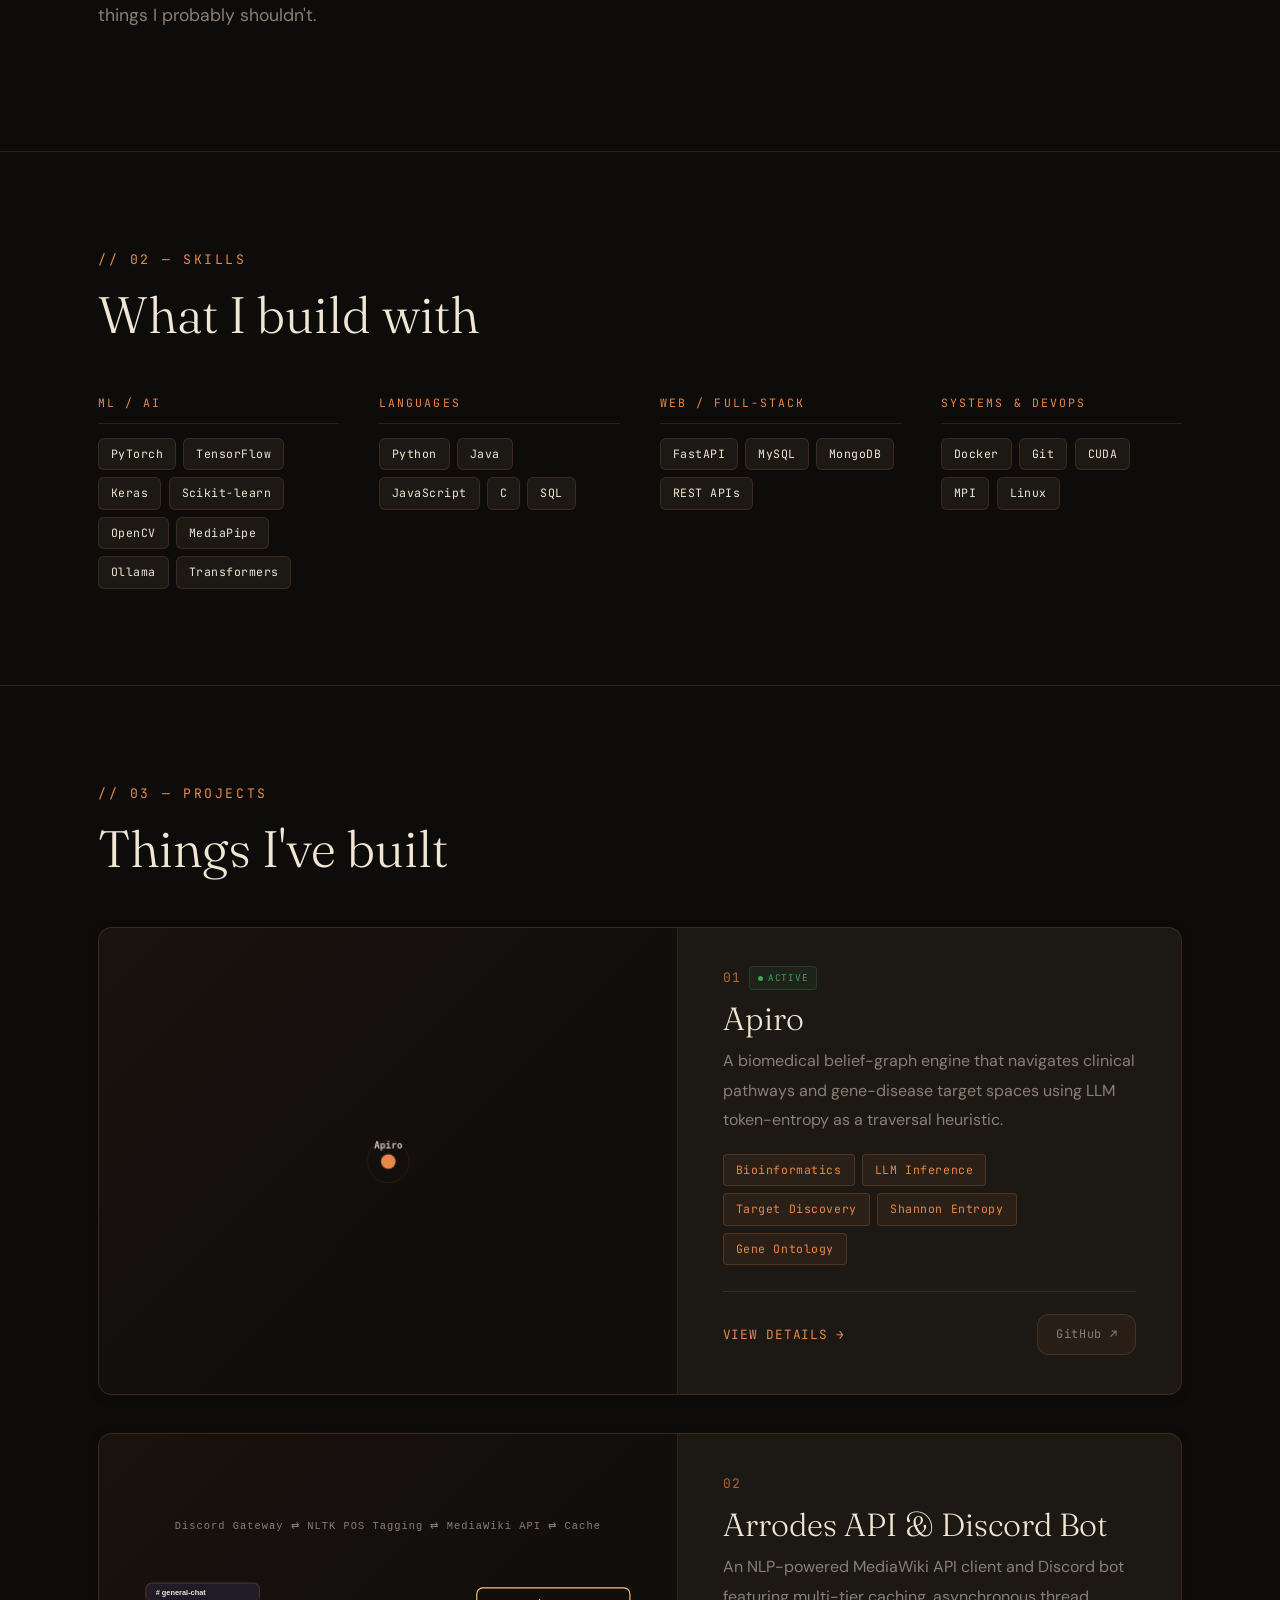
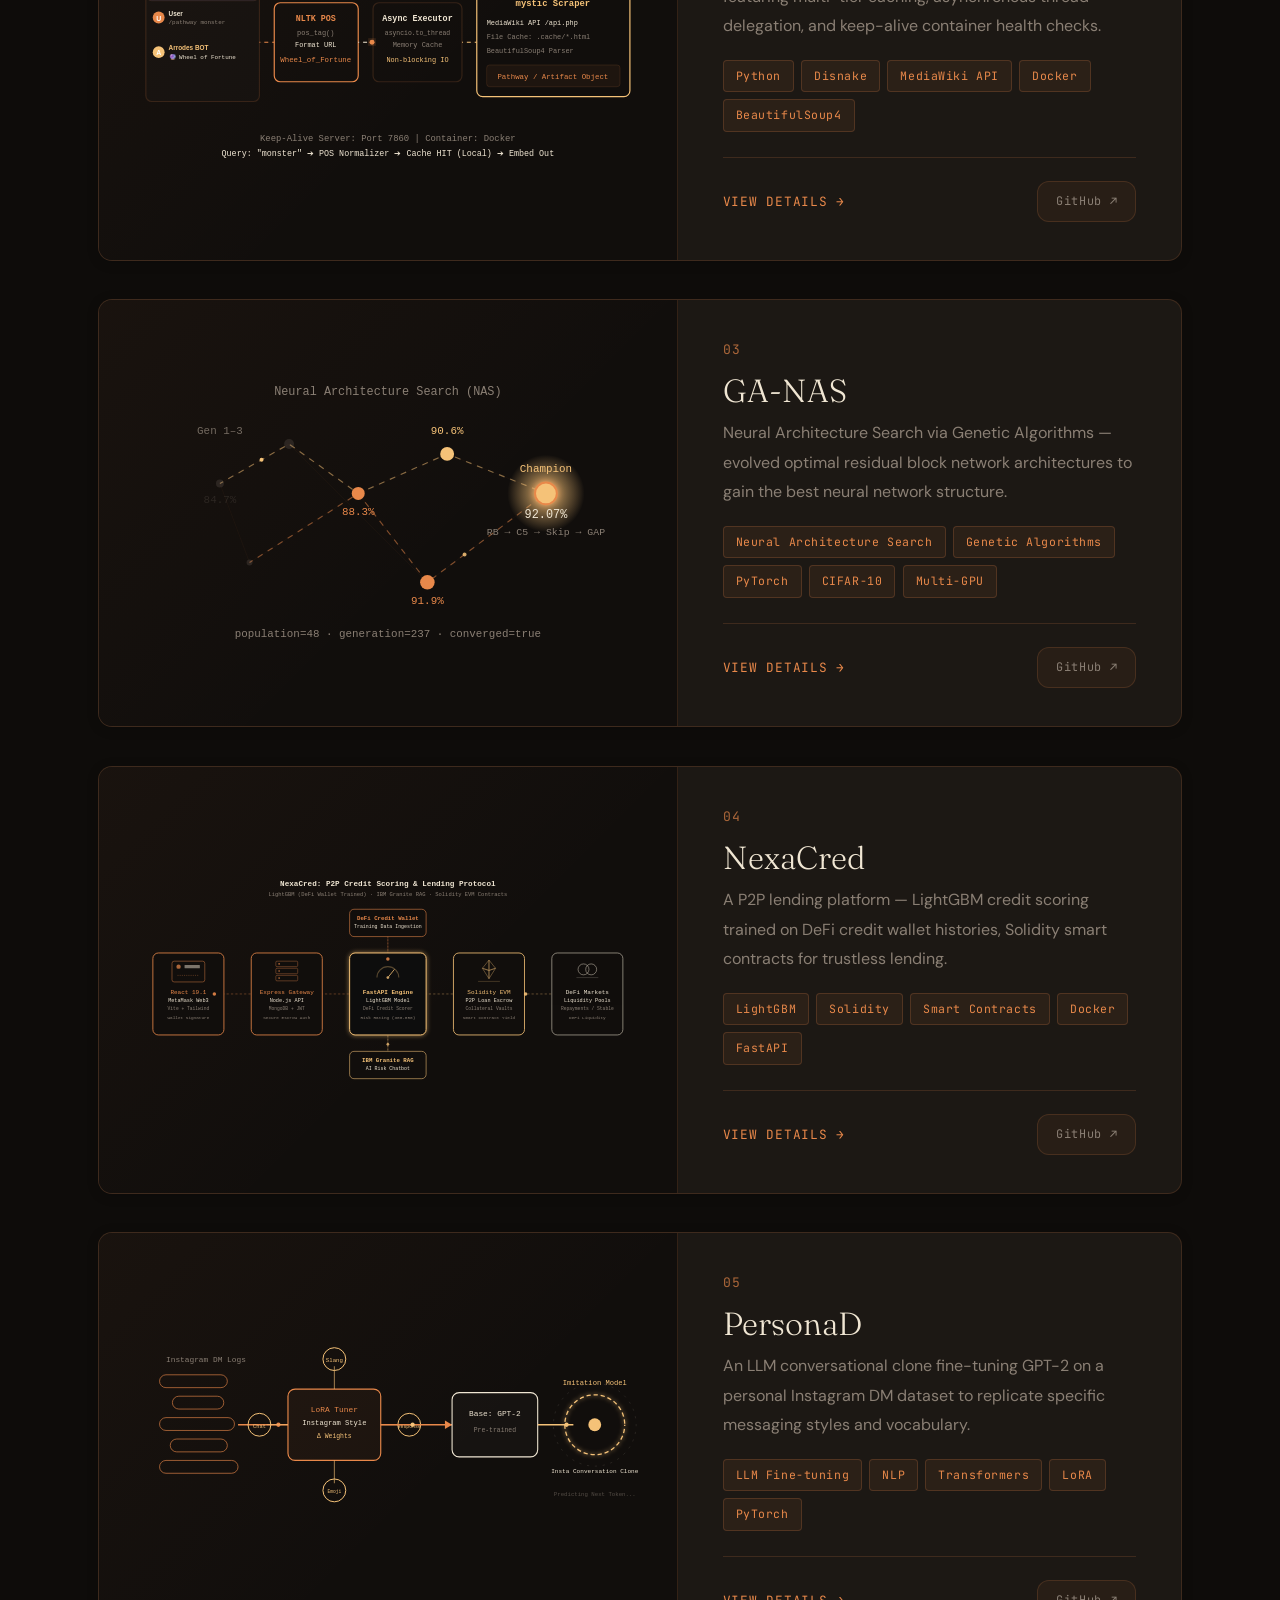
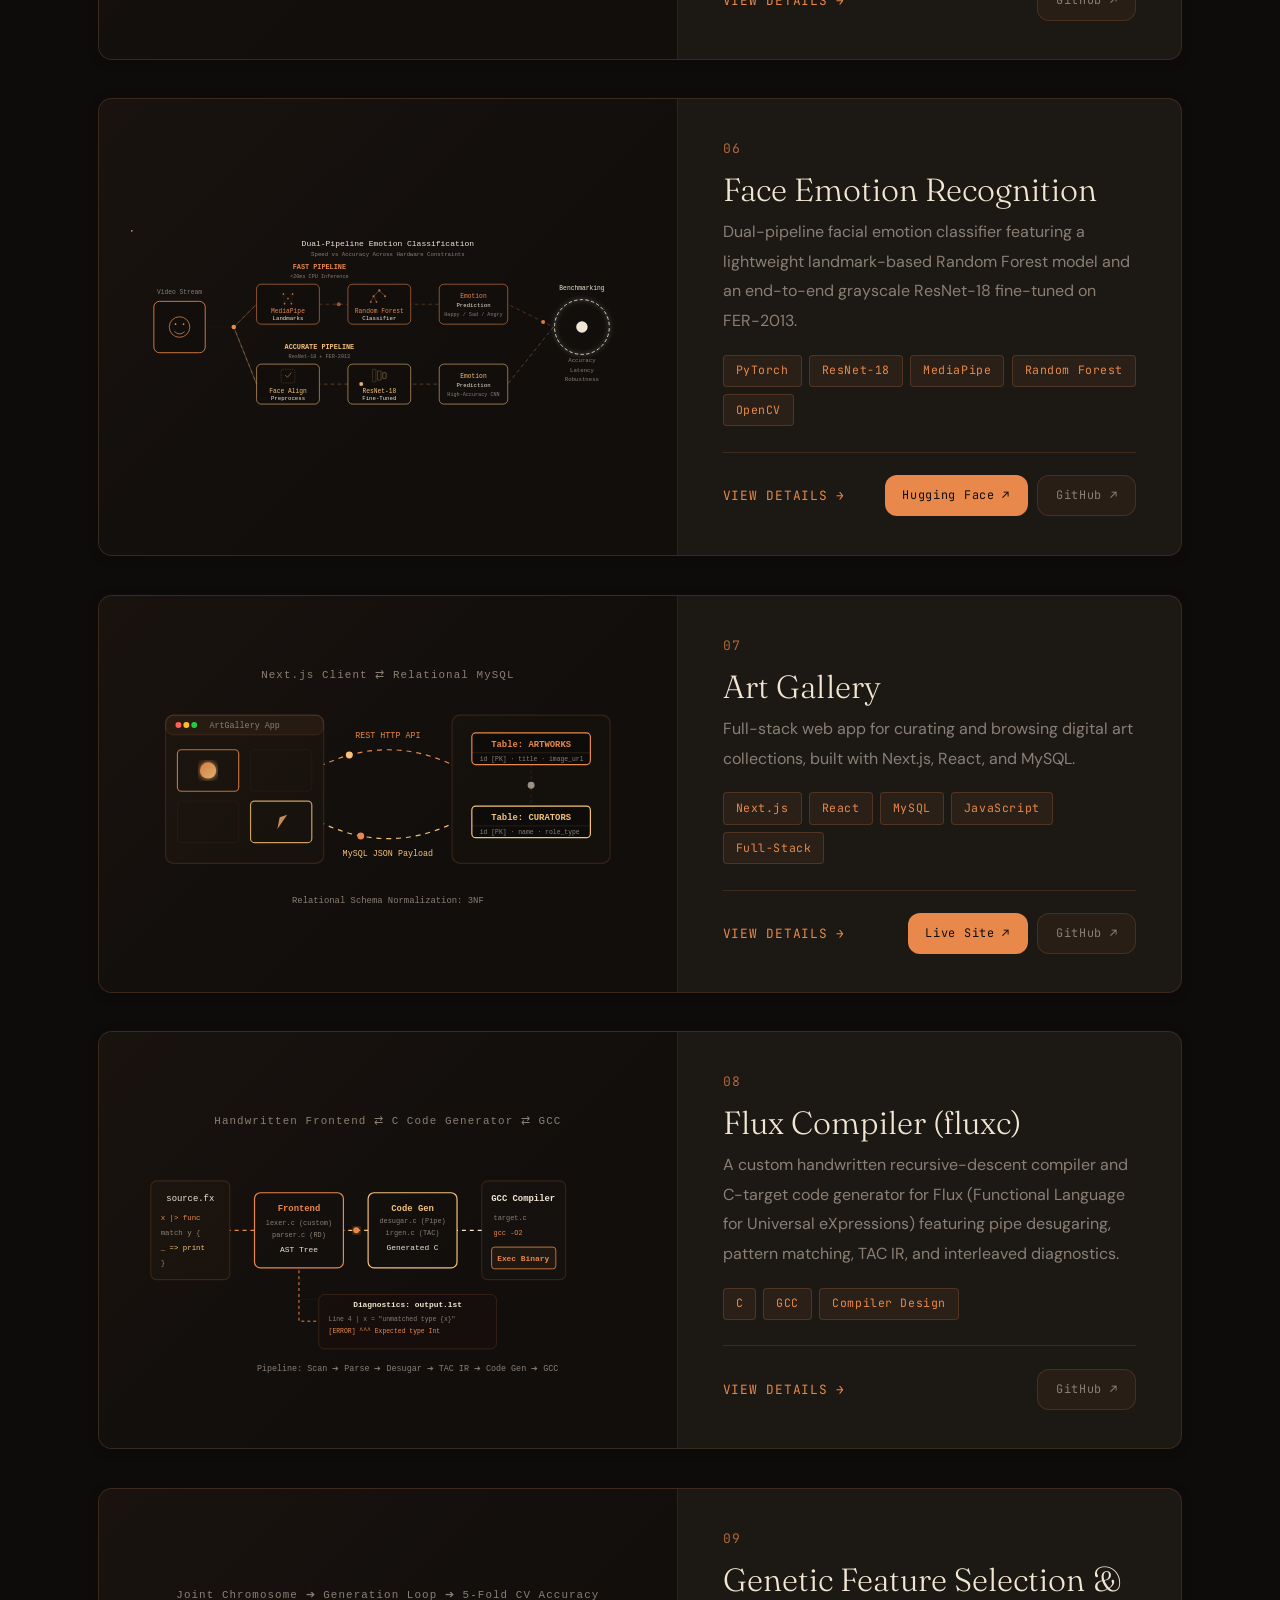
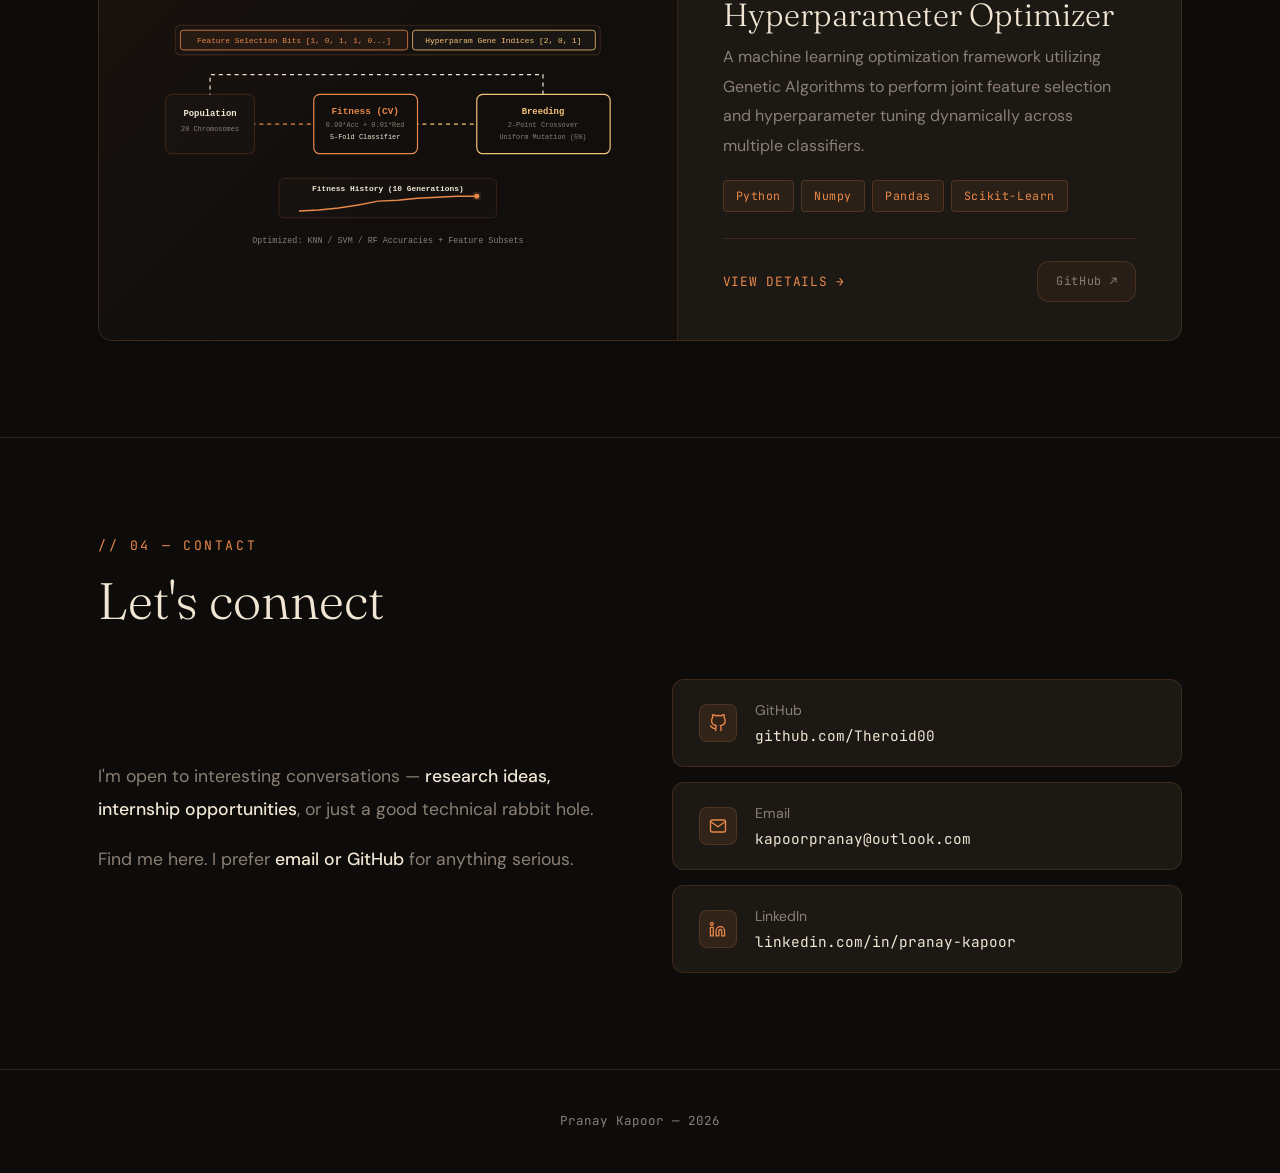
==== commit 9701acda: "Update project rankings, Arrodes details, and remove CGPA/Scholar stats block" ====
--- a/index.html
+++ b/index.html
@@ -94,7 +94,7 @@
     </h2>
     <div class="about-grid">
       <div class="about-text reveal-left">
-        <p>I'm <strong>Pranay Kapoor</strong>, a 3rd-year B.Tech Computer Science student at <strong>Manipal Institute of Technology, Bengaluru</strong> — Scholars Scholarship recipient with an 8.68 CGPA.</p>
+        <p>I'm <strong>Pranay Kapoor</strong>, a 3rd-year B.Tech(Honours) Computer Science student at <strong>Manipal Institute of Technology, Bengaluru</strong> — Scholars Scholarship recipient.</p>
         <p>My work sits at the intersection of <strong>machine learning research</strong>, distributed systems, and language model internals. I'm especially interested in what happens at inference time — how models reason, where they are uncertain, and how to steer that.</p>
         <p>Outside of code: I run local LLM inference experiments, explore parallel GPU computing, and occasionally fine-tune things I probably shouldn't.</p>
       </div>
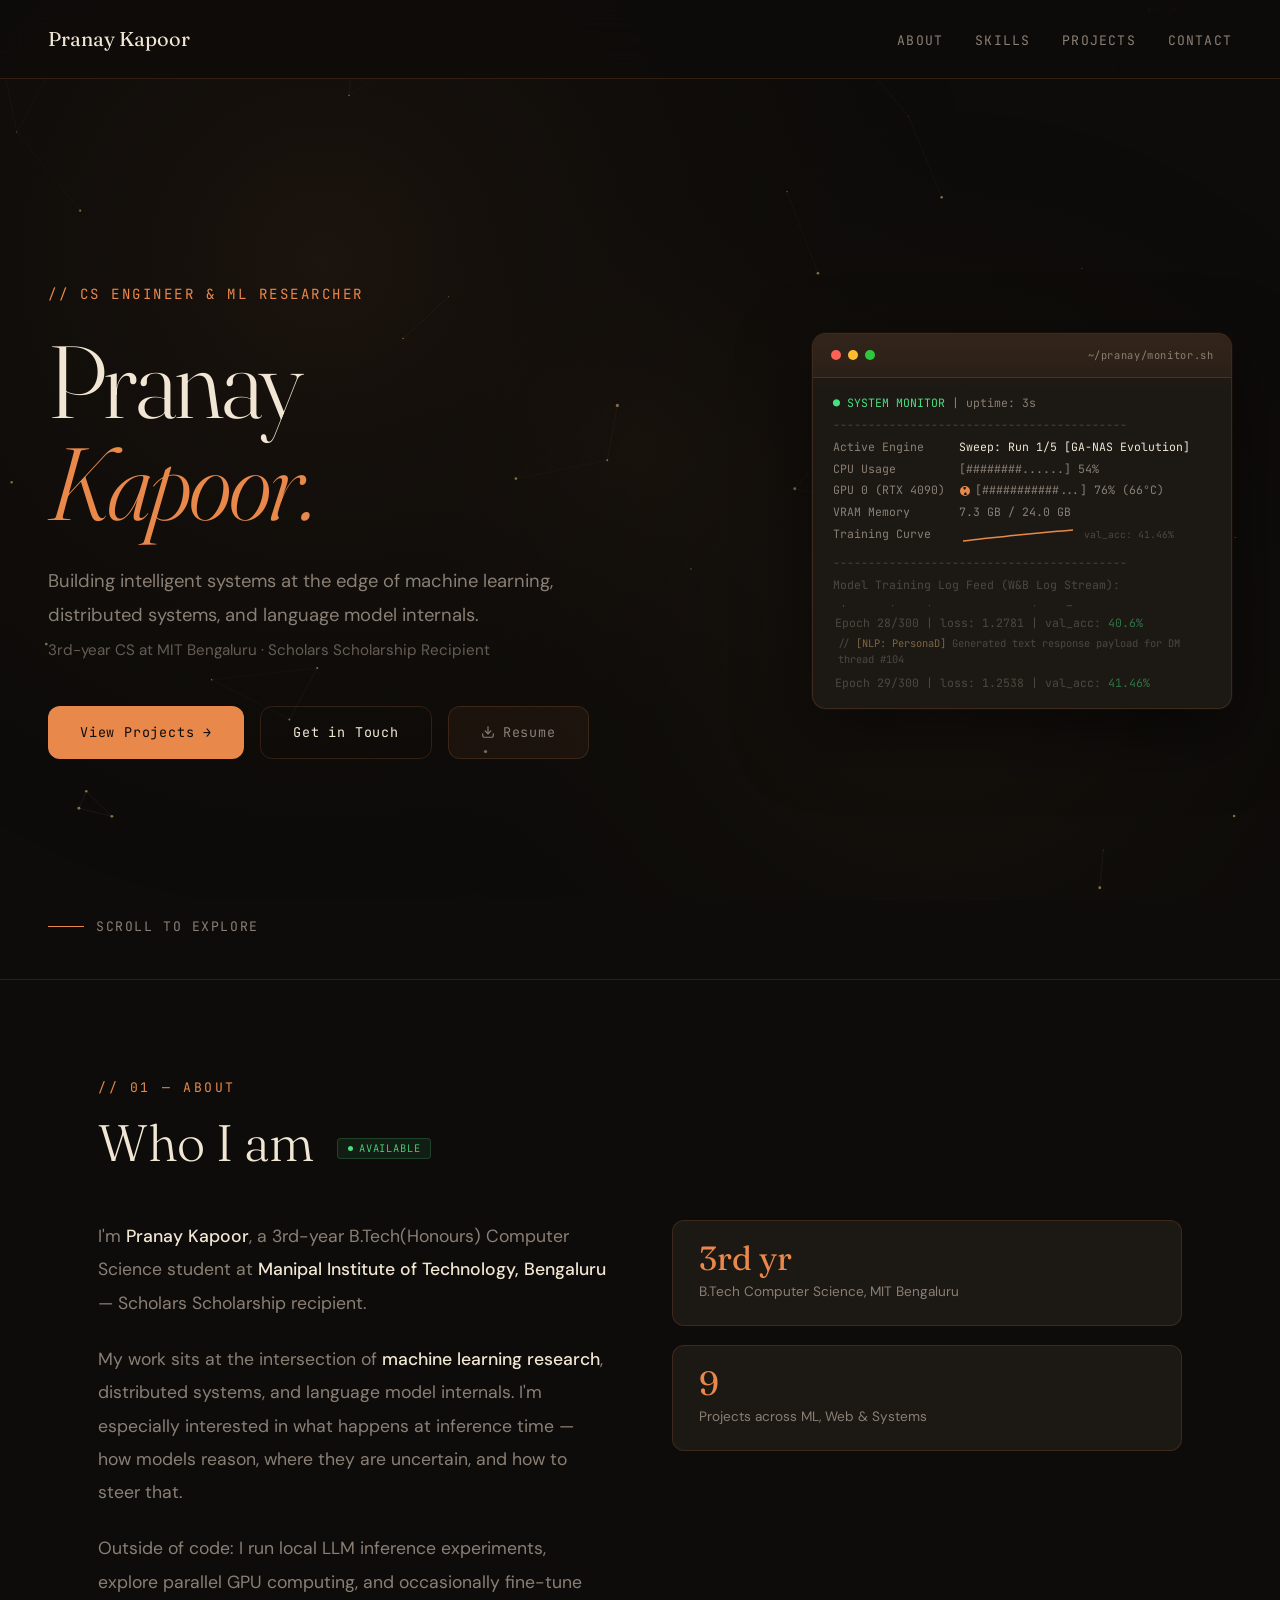
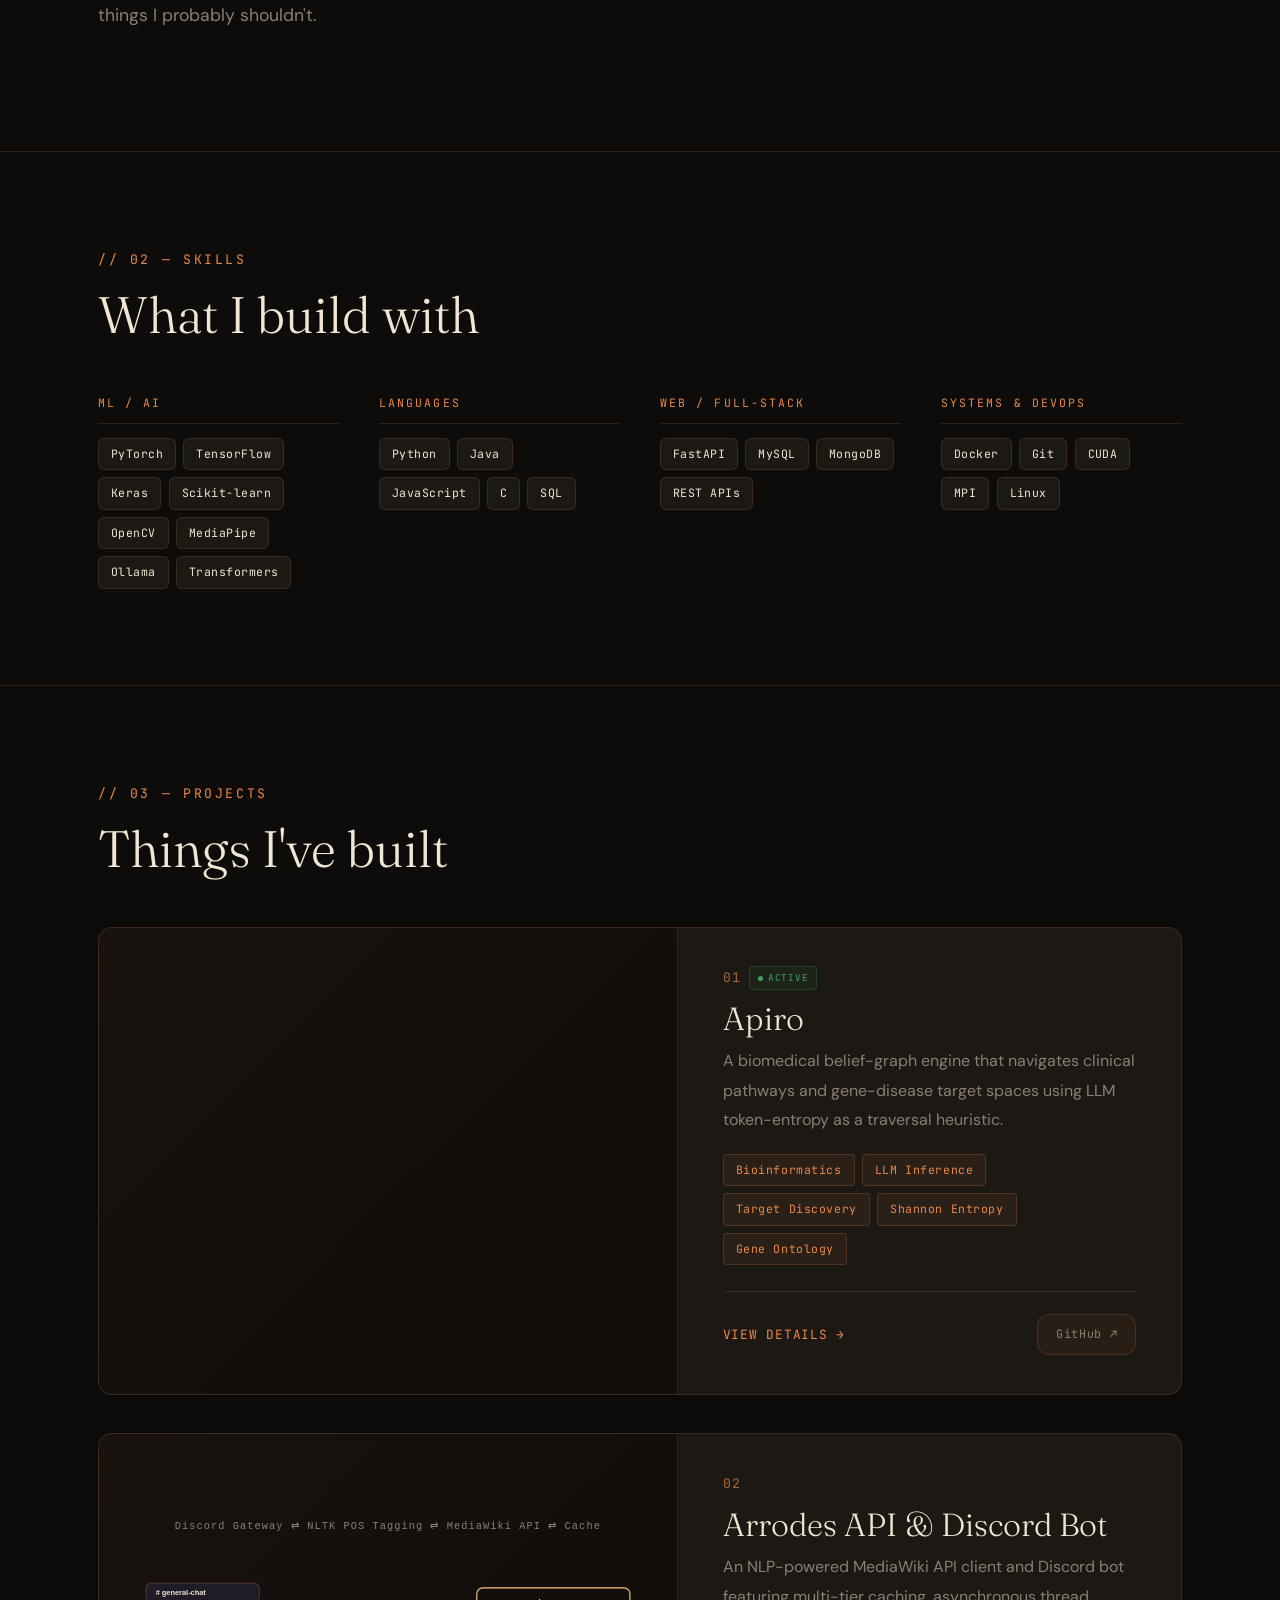
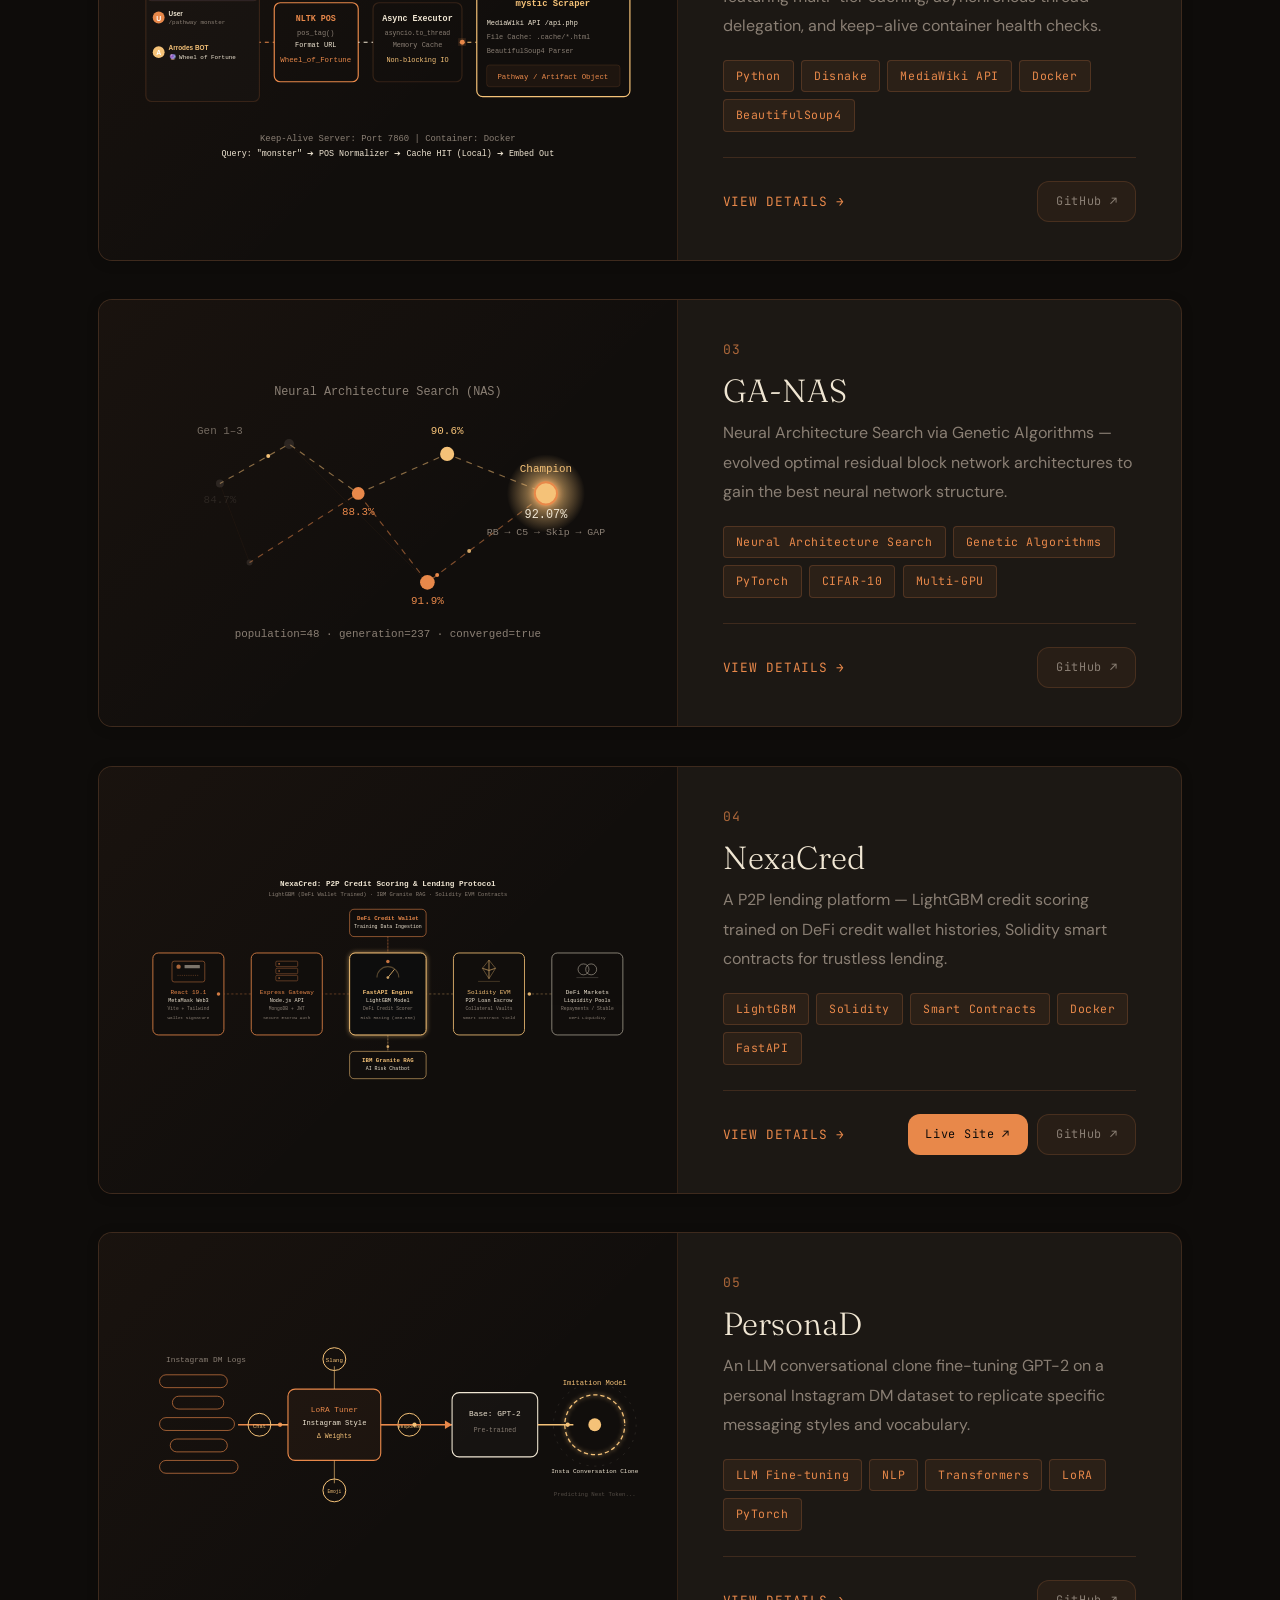
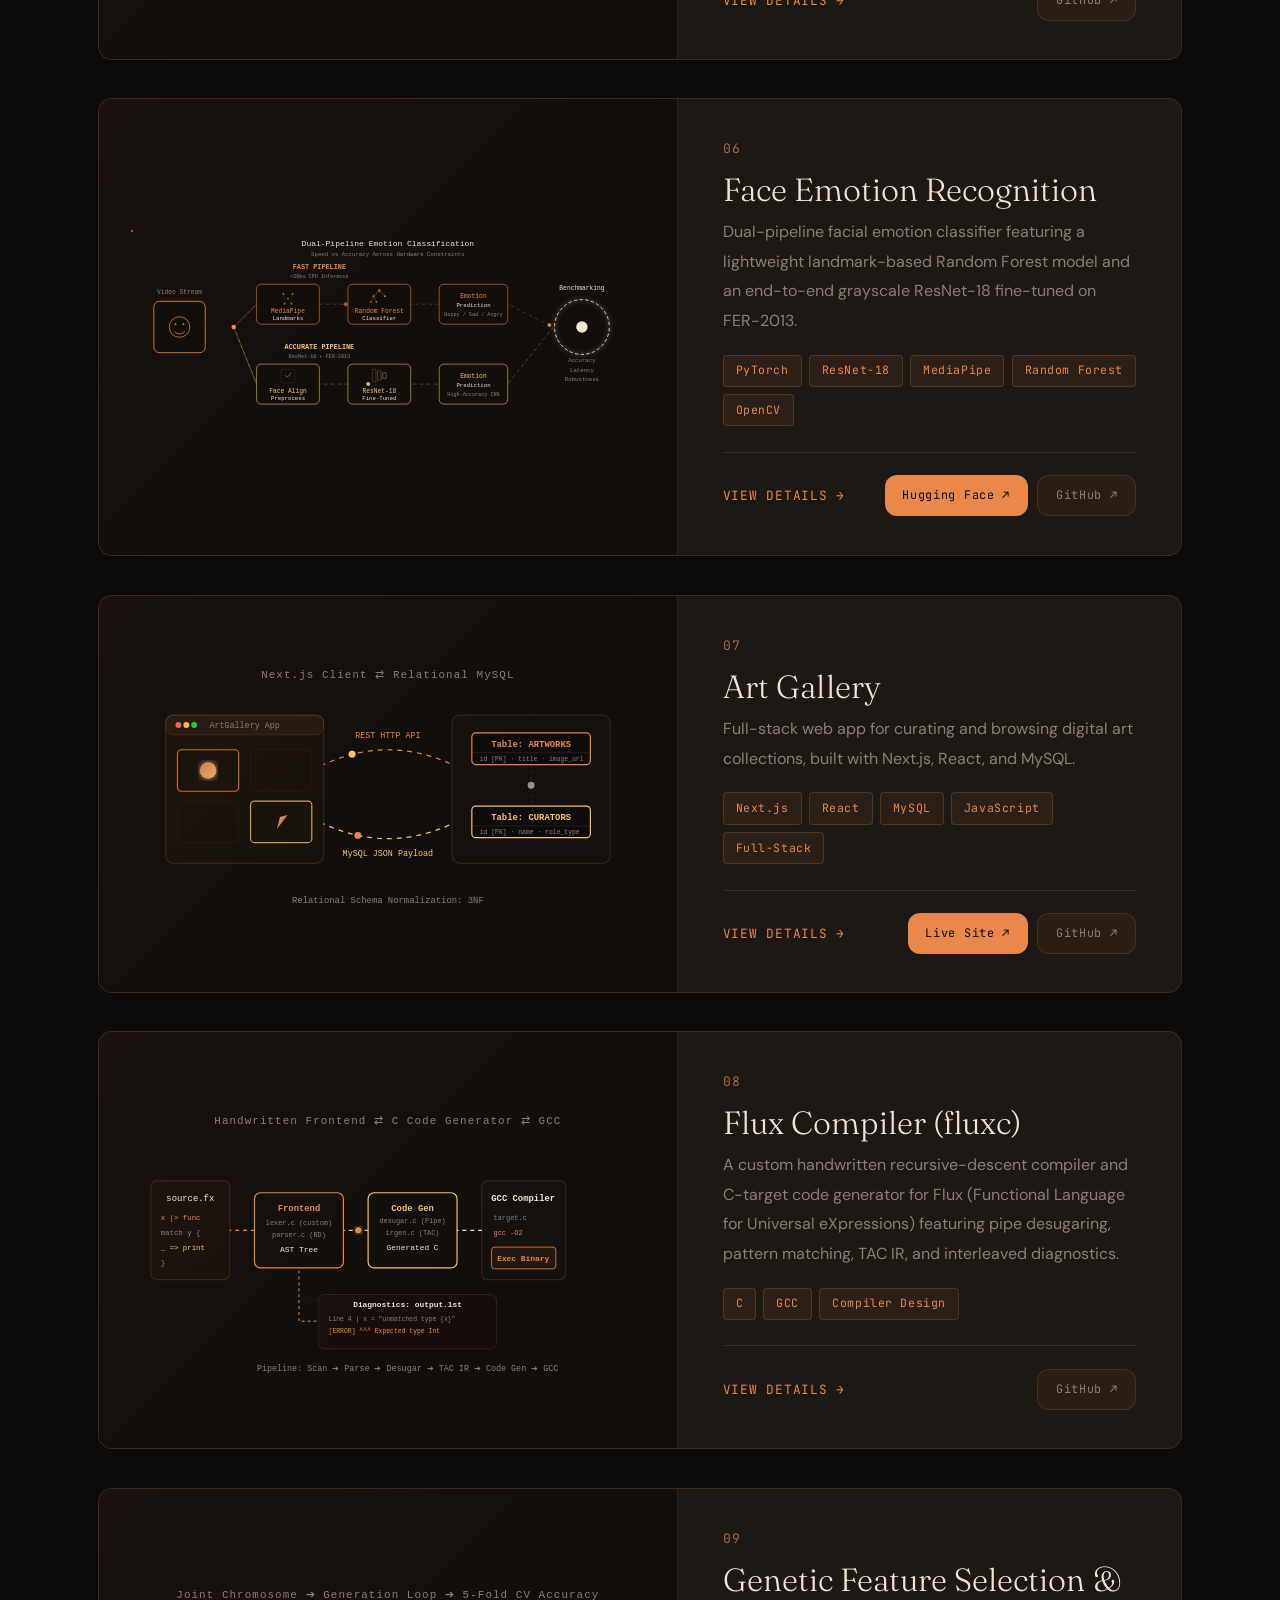
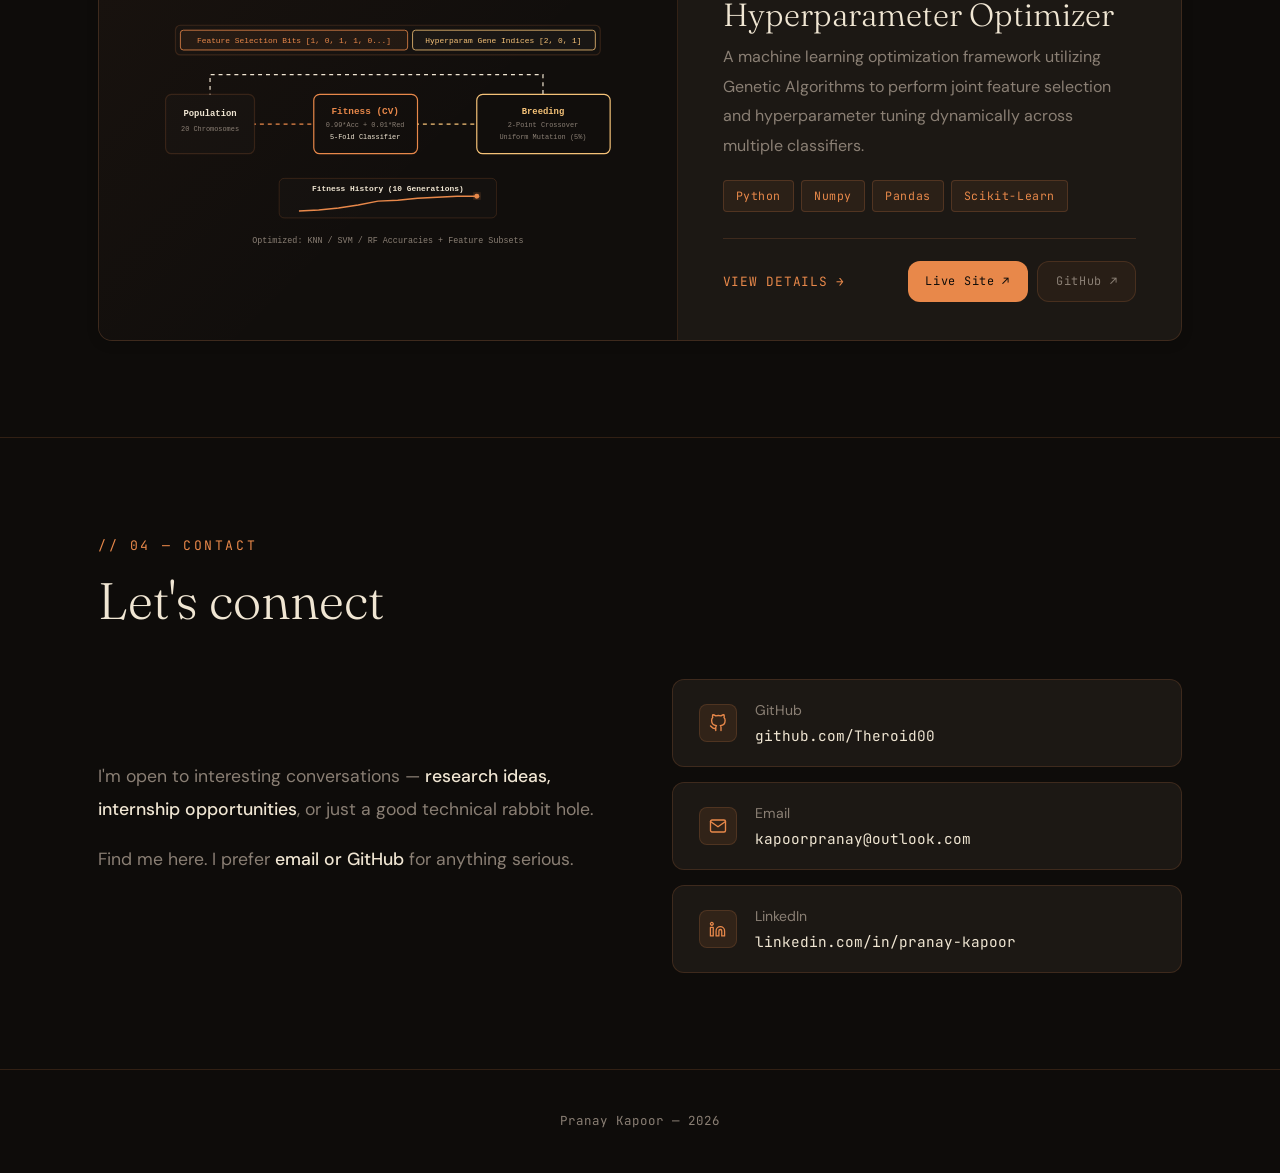
==== commit 586864d5: "Implement geometric monogram PK favicon in SVG format" ====
--- a/index.html
+++ b/index.html
@@ -4,6 +4,7 @@
   <meta charset="UTF-8">
   <meta name="viewport" content="width=device-width, initial-scale=1.0">
   <title>Pranay Kapoor — Portfolio</title>
+  <link rel="icon" type="image/svg+xml" href="./assets/favicon.svg">
   <meta name="description" content="Portfolio of Pranay Kapoor, a Computer Science student and ML researcher at MIT Bengaluru. Exploring LLMs, distributed systems, and local inference orchestration.">
   <meta property="og:type" content="website">
   <meta property="og:url" content="https://pranaykapoor.github.io">
